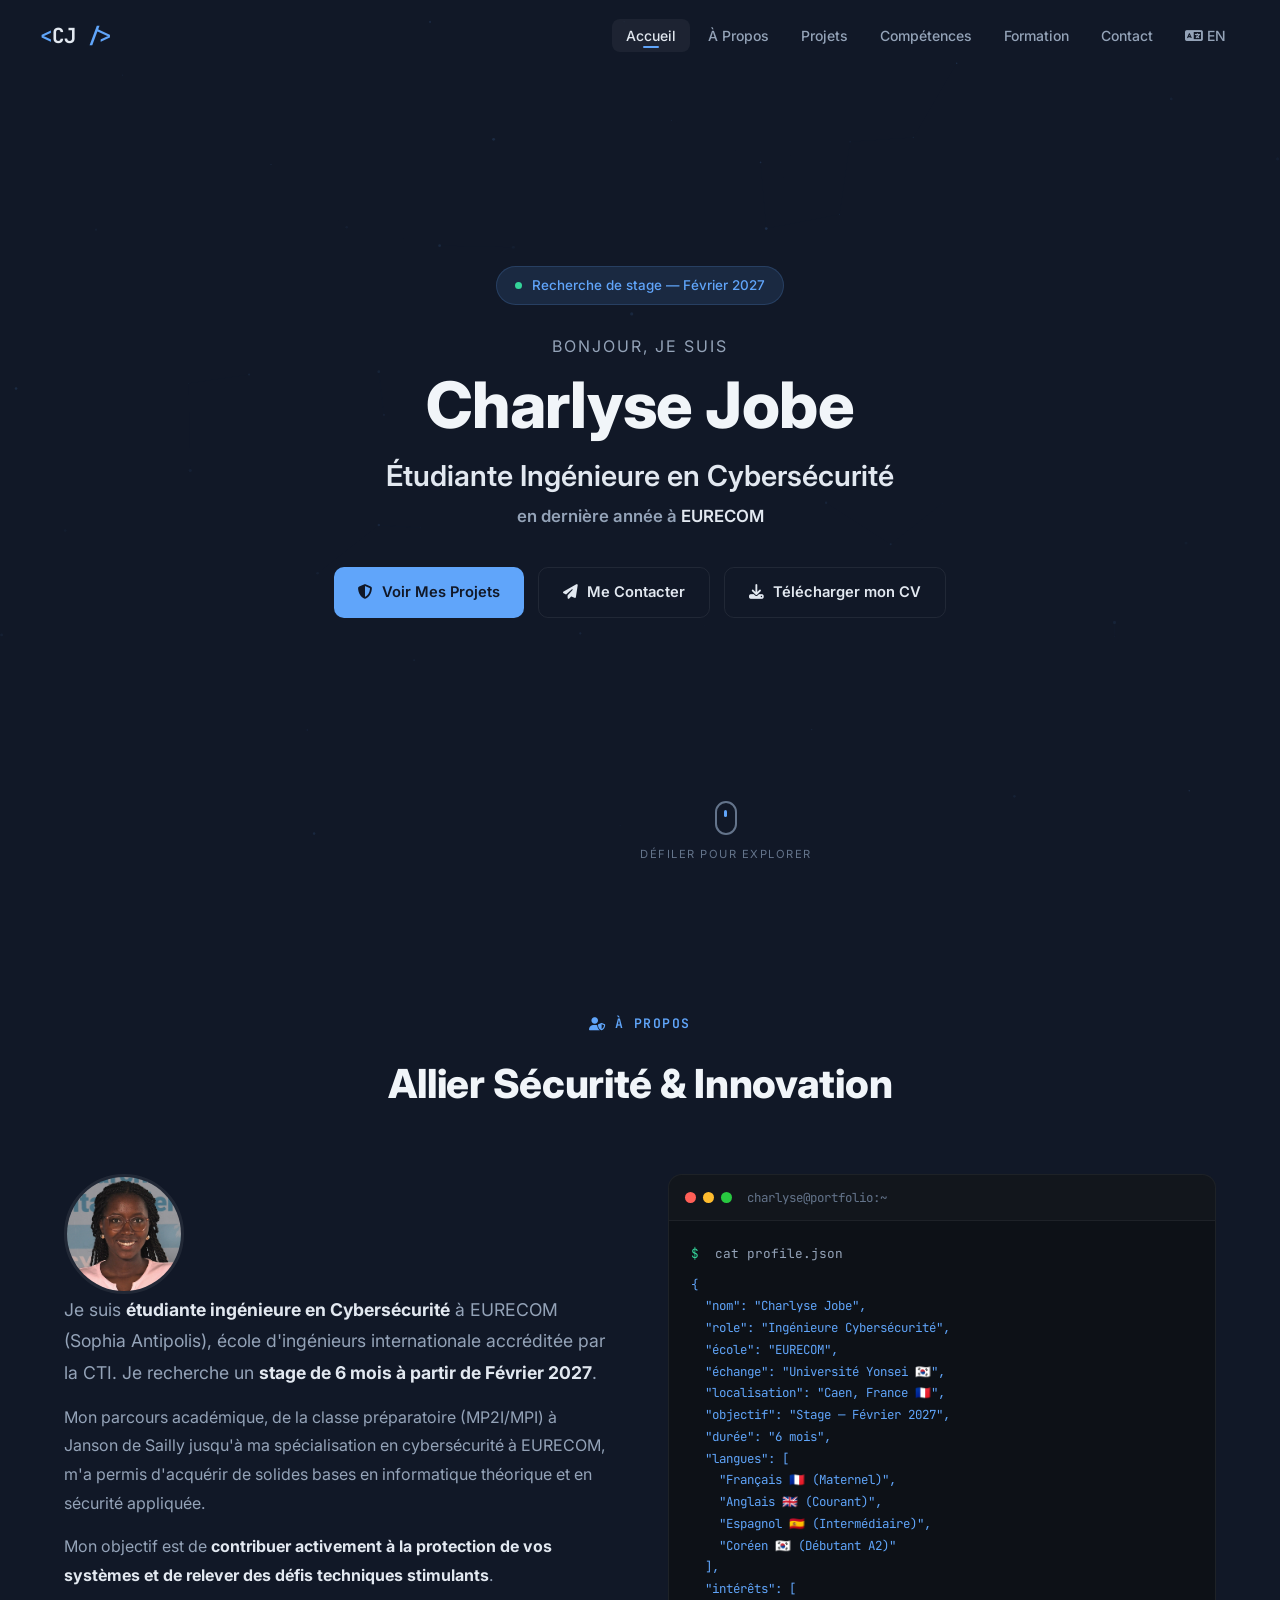
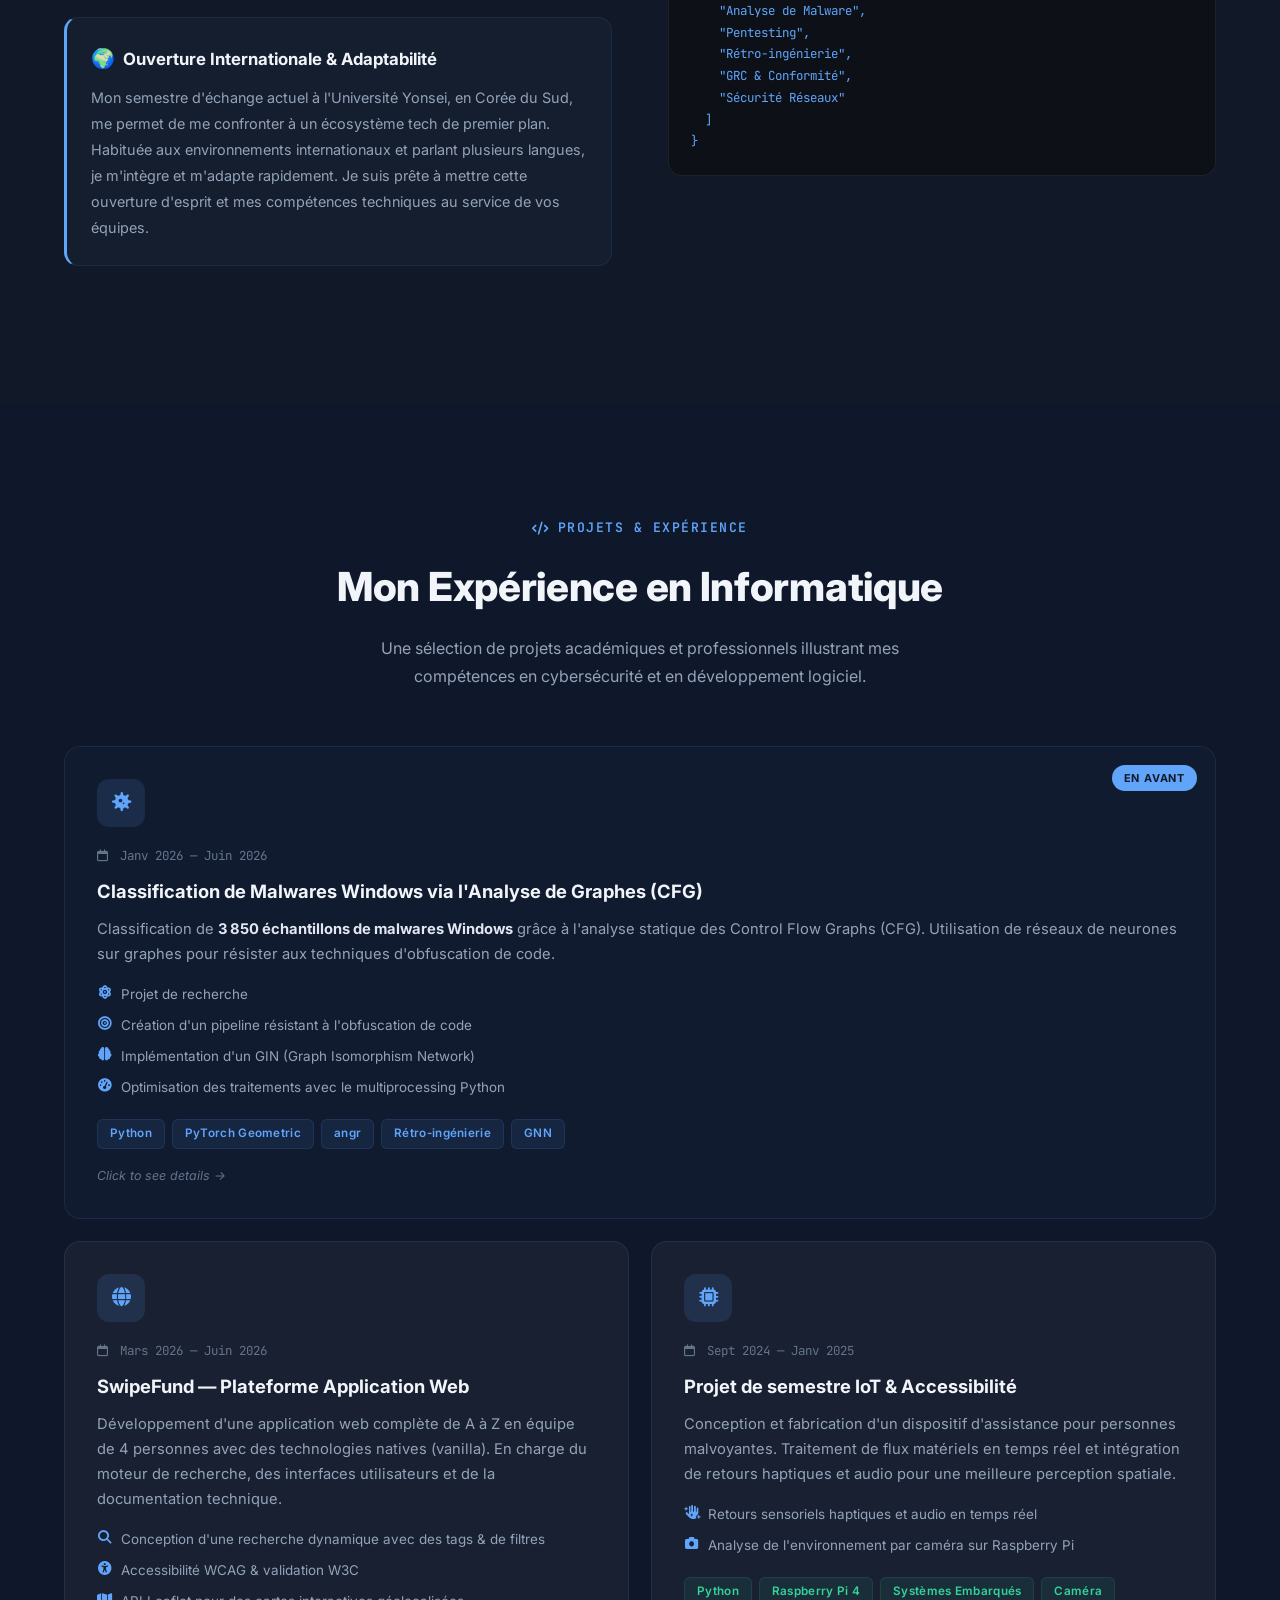
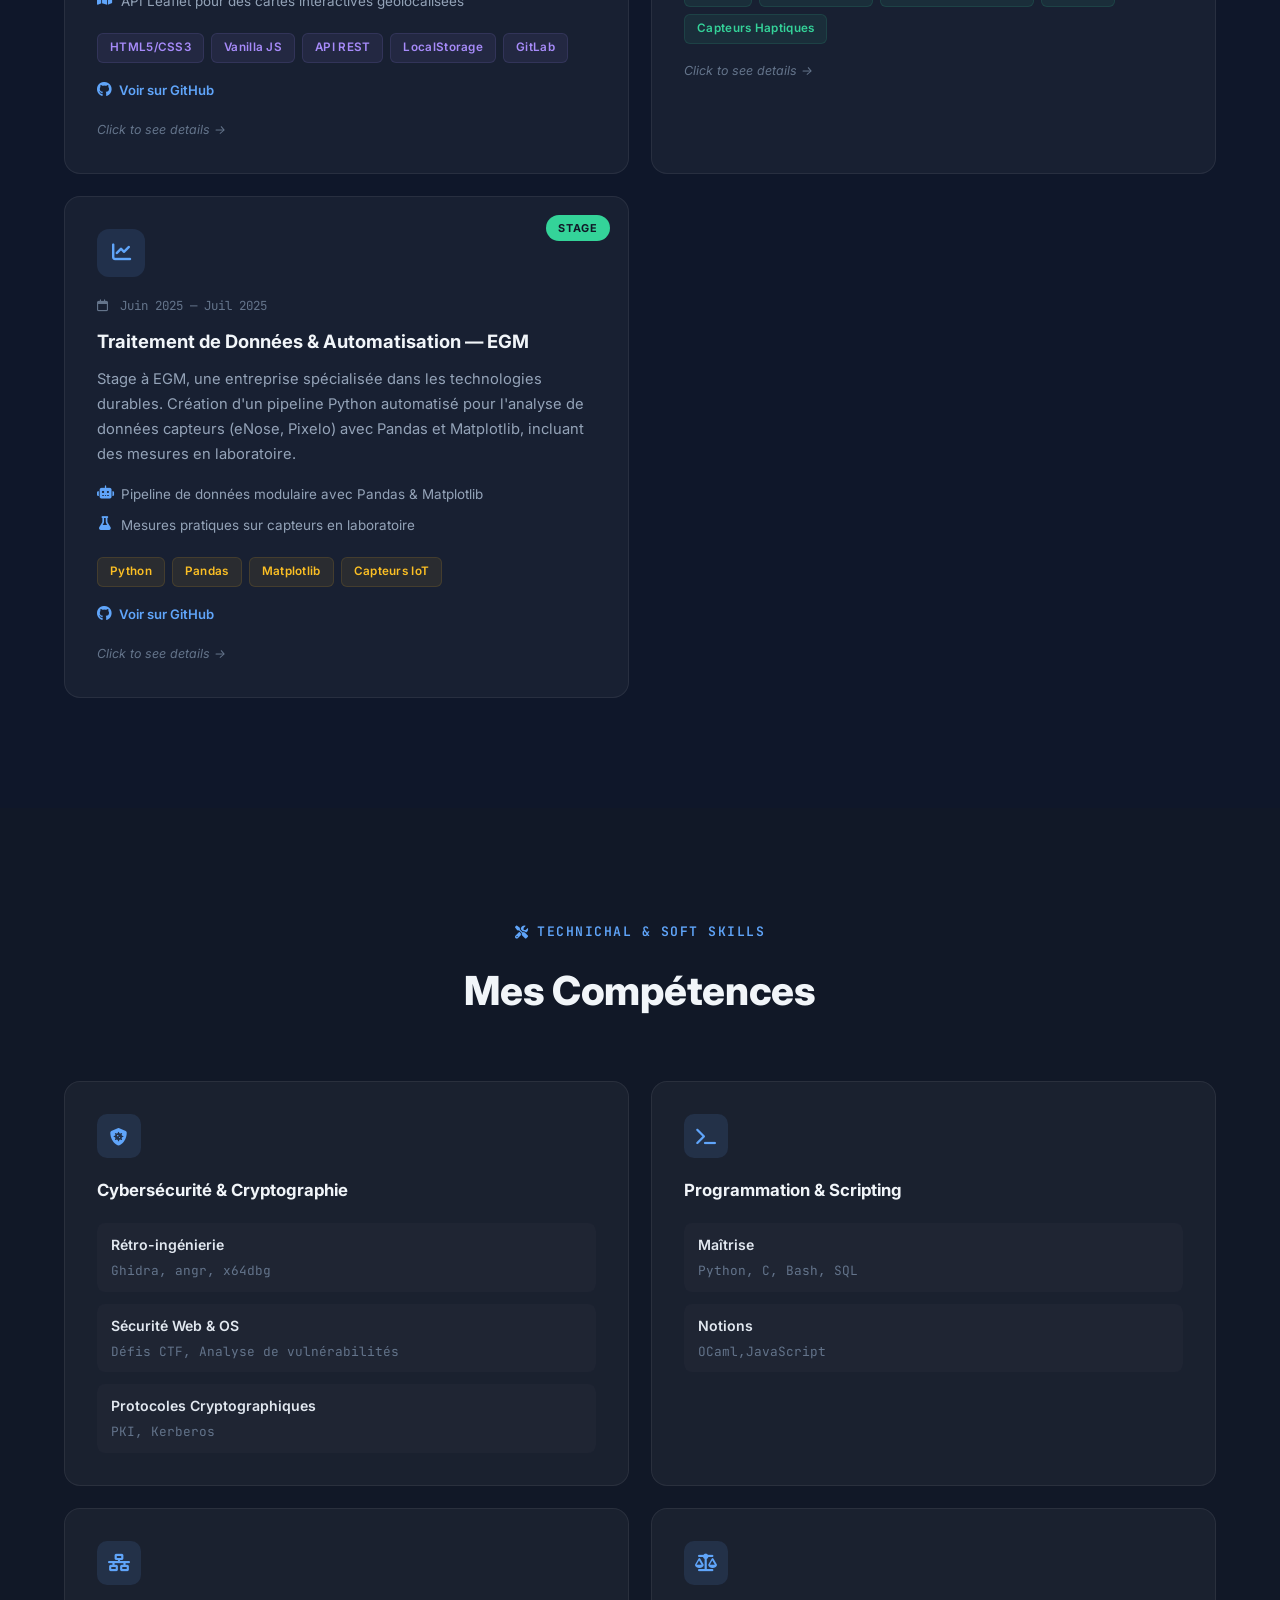
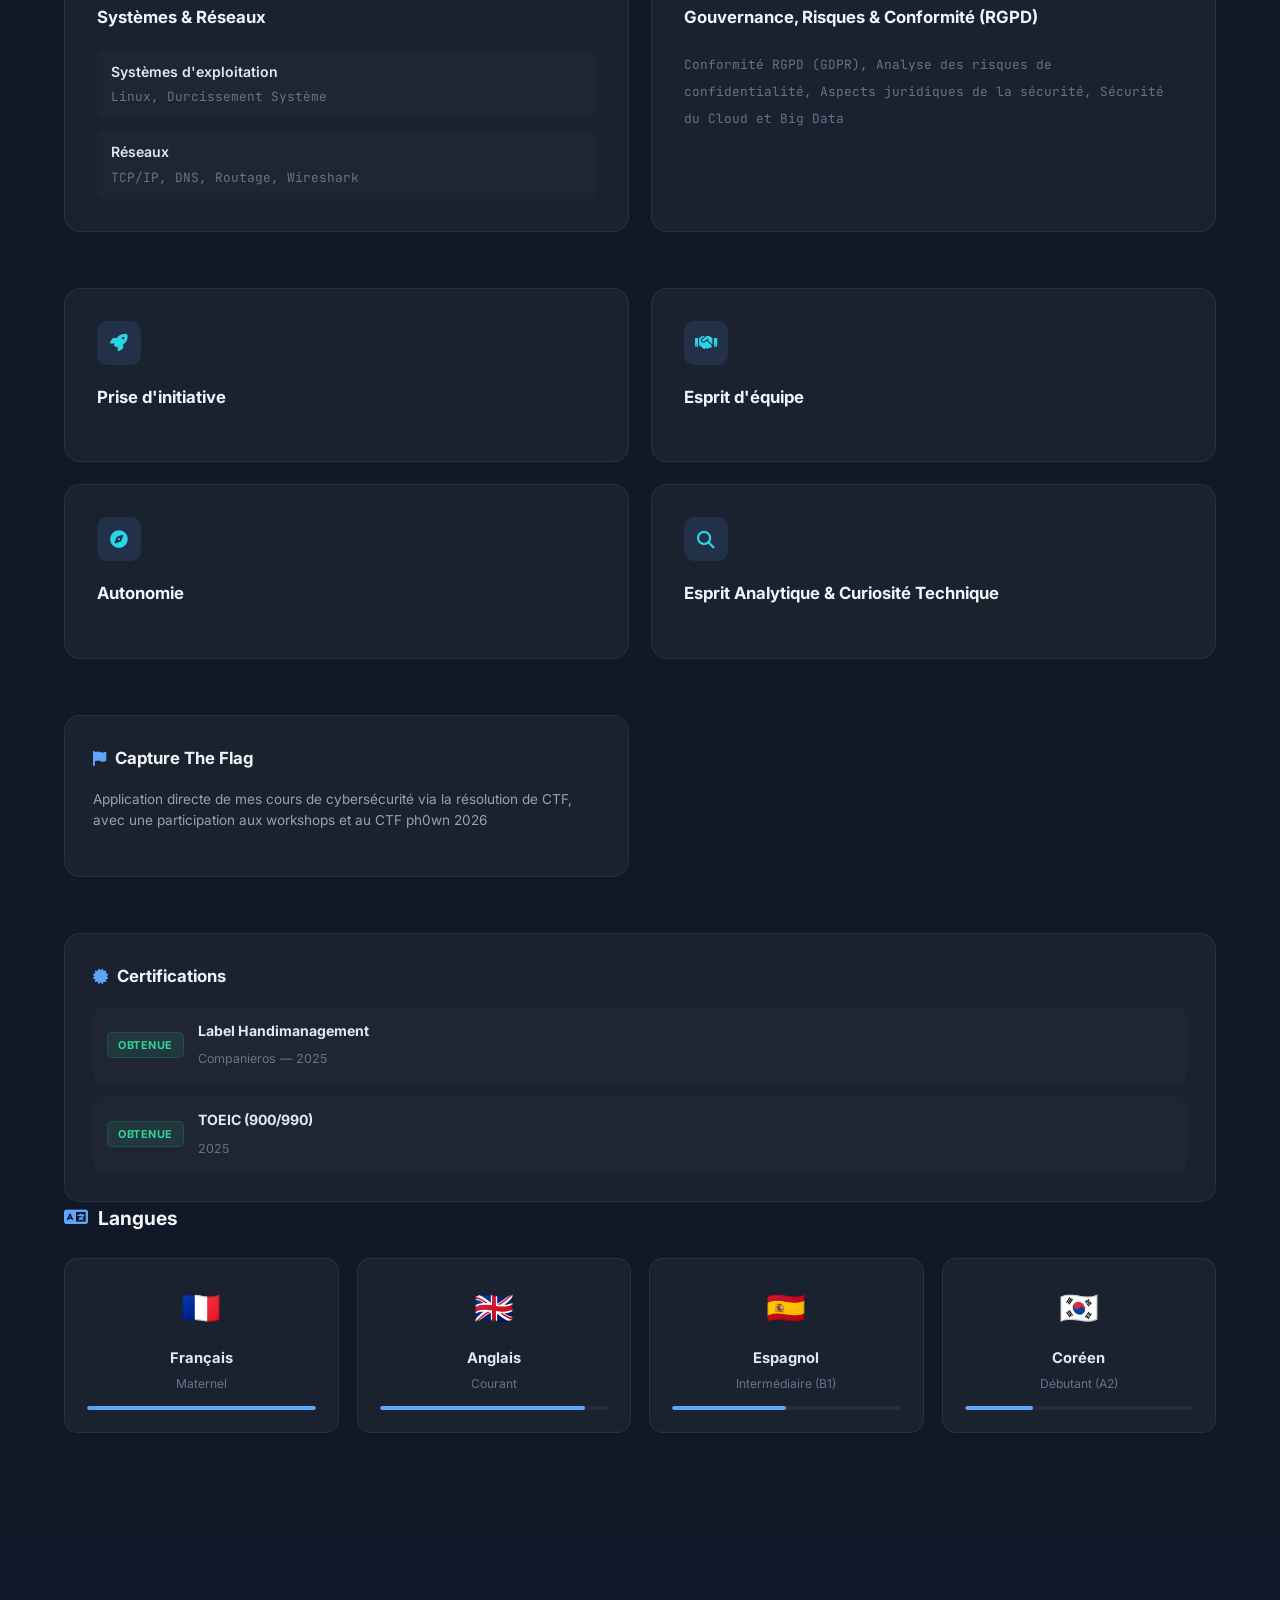
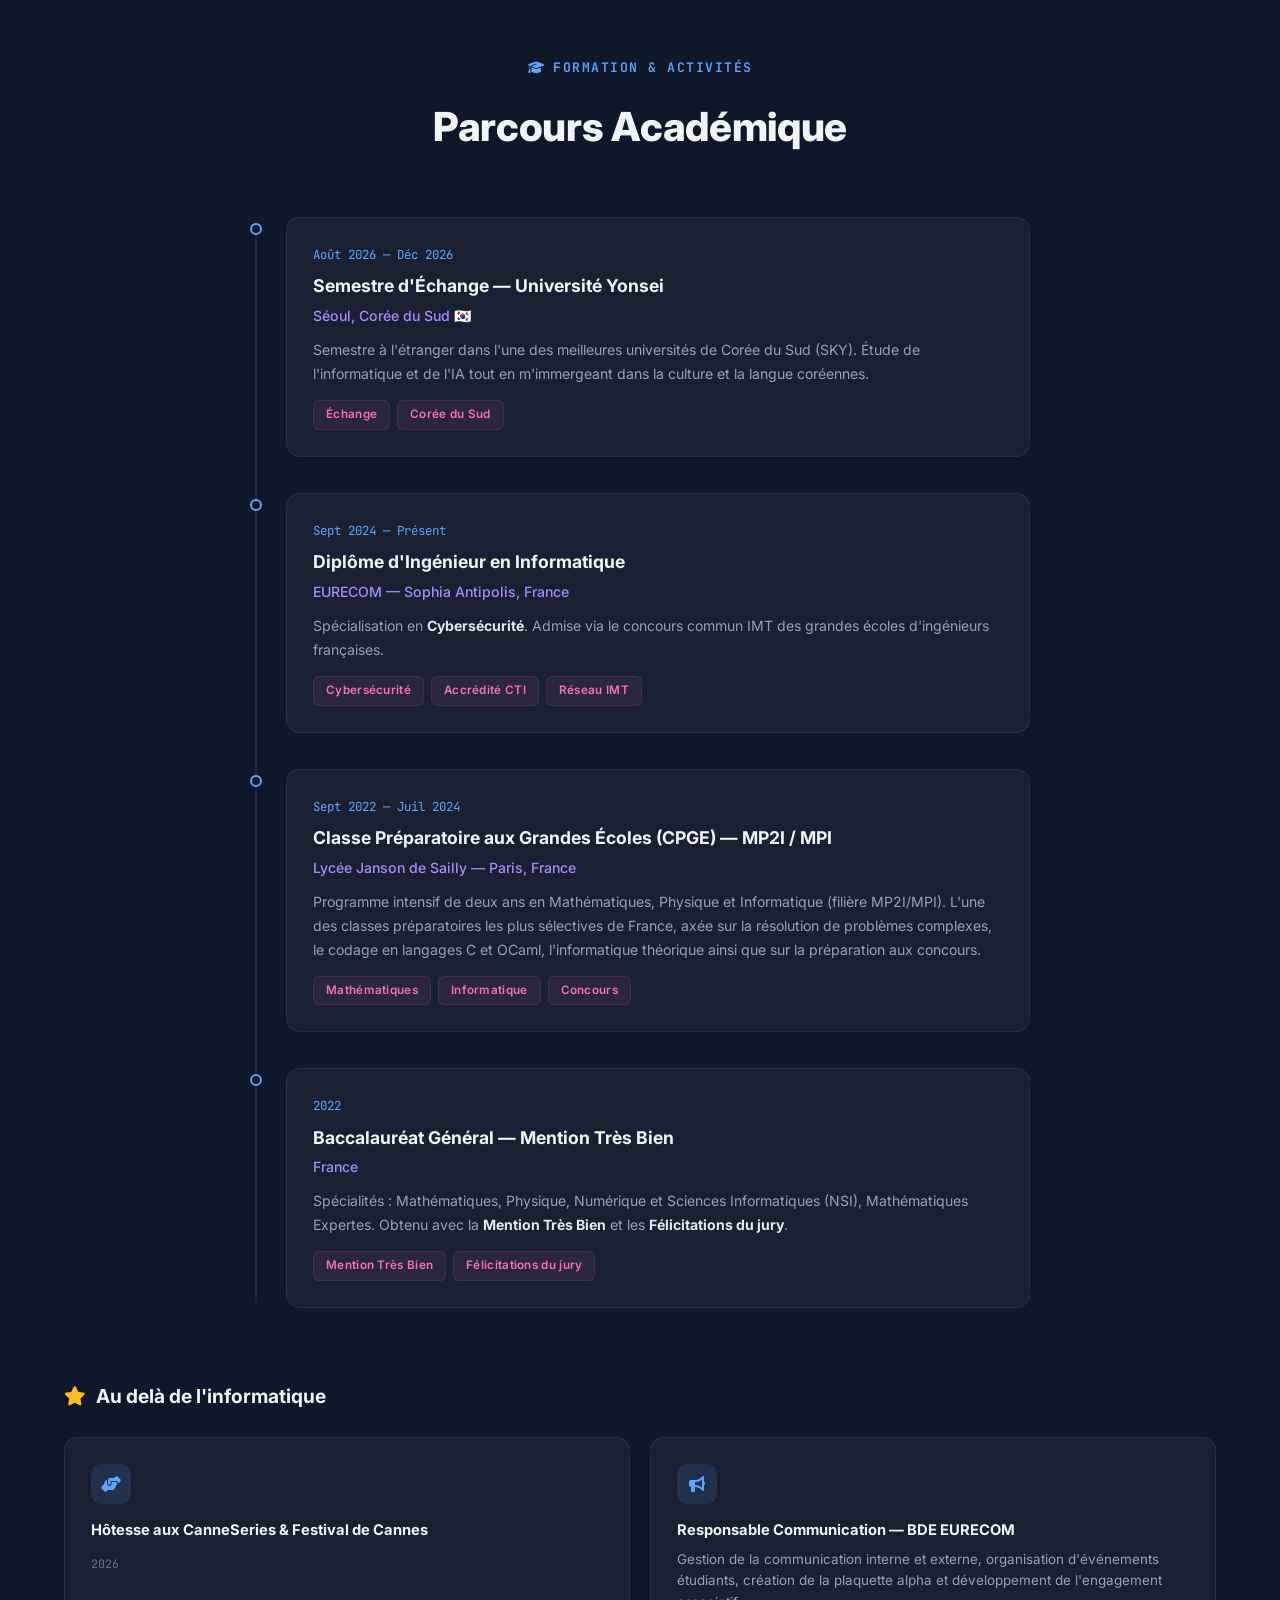
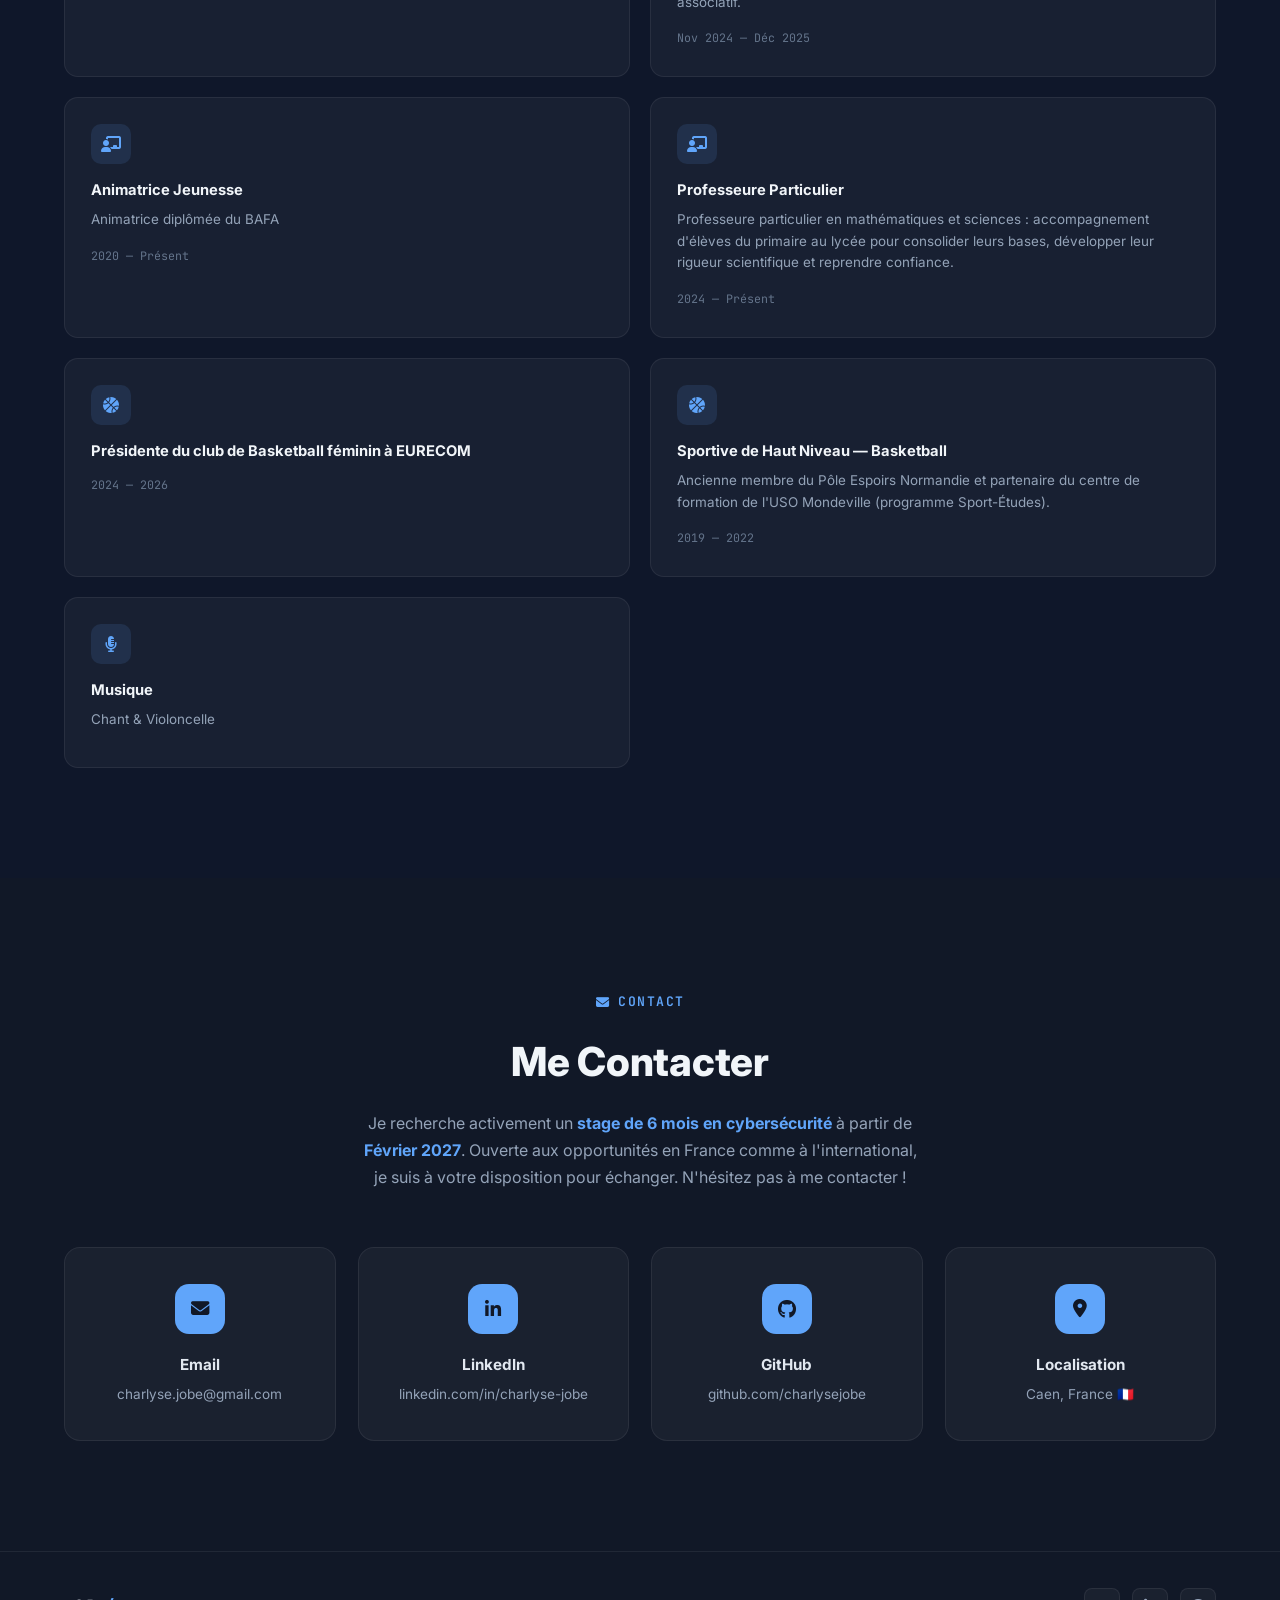
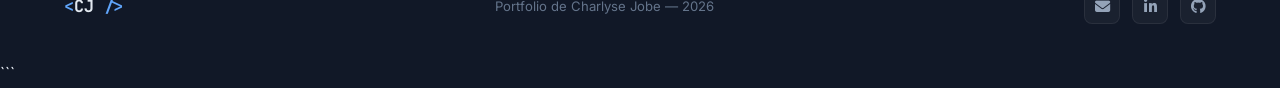
==== index.html @ 8fee9362 "Correct HTML structure in index.html Fix HTML structure by correcting paragraph tags." ====
<!DOCTYPE html>
<html lang="fr">
<head>
    <meta charset="UTF-8">
    <meta name="viewport" content="width=device-width, initial-scale=1.0">
    <title>Charlyse Jobe — Portfolio Ingénieure Cybersécurité</title>
    <meta name="description" content="Portfolio de Charlyse Jobe, étudiante ingénieure en cybersécurité à EURECOM. Spécialisée en analyse de malwares, rétro-ingénierie et GRC. En recherche d'un stage de 6 mois à partir de janvier 2027.">
    <link rel="preconnect" href="https://fonts.googleapis.com">
    <link rel="preconnect" href="https://fonts.gstatic.com" crossorigin>
    <link href="https://fonts.googleapis.com/css2?family=Inter:wght@300;400;500;600;700;800;900&family=JetBrains+Mono:wght@400;500;700&display=swap" rel="stylesheet">
    <link rel="stylesheet" href="https://cdnjs.cloudflare.com/ajax/libs/font-awesome/6.5.1/css/all.min.css">
    <link rel="stylesheet" href="style.css">
</head>
<body>
    <canvas id="particle-canvas"></canvas>

    <!-- Navigation -->
    <nav class="navbar" id="navbar">
        <a href="#hero" class="nav-logo" style="color: inherit; text-decoration: none;">
            <span class="logo-bracket">&lt;</span>CJ<span class="logo-slash"> /</span><span class="logo-bracket">&gt;</span>
        </a>
        <ul class="nav-links">
            <li><a href="#hero" class="nav-link active">Accueil</a></li>
            <li><a href="#about" class="nav-link">À Propos</a></li>
            <li><a href="#projects" class="nav-link">Projets</a></li>
            <li><a href="#skills" class="nav-link">Compétences</a></li>
            <li><a href="#education" class="nav-link">Formation</a></li>
            <li><a href="#contact" class="nav-link">Contact</a></li>
            <li><a href="index-en.html" class="nav-link"><i class="fas fa-language"></i> EN</a></li>
        </ul>
        <button class="nav-toggle" id="nav-toggle" aria-label="Basculer la navigation">
            <span></span><span></span><span></span>
        </button>
    </nav>

    <div class="mobile-menu" id="mobile-menu">
        <ul class="mobile-nav-links">
            <li><a href="#hero" class="mobile-nav-link">Accueil</a></li>
            <li><a href="#about" class="mobile-nav-link">À Propos</a></li>
            <li><a href="#projects" class="mobile-nav-link">Projets</a></li>
            <li><a href="#skills" class="mobile-nav-link">Compétences</a></li>
            <li><a href="#education" class="mobile-nav-link">Formation</a></li>
            <li><a href="#contact" class="mobile-nav-link">Contact</a></li>
            <li><a href="index-en.html" class="mobile-nav-link"><i class="fas fa-language"></i> EN</a></li>
        </ul>
    </div>

    <!-- Hero Section -->
    <section class="hero" id="hero">
        <div class="hero-content">
            <div class="hero-badge">
                <span class="badge-dot"></span>
                <span>Recherche de stage — Février 2027</span>
            </div>
            <h1 class="hero-name">
                <span class="hero-greeting">Bonjour, je suis</span>
                <span class="hero-name-text">Charlyse Jobe</span>
            </h1>
            <div class="hero-title">
                <span class="hero-title-static">Étudiante Ingénieure en Cybersécurité</span>
                <span class="hero-title-dynamic" id="typed-text"></span>
                <p class="hero-description">
                en dernière année à <strong>EURECOM</strong>
                </p>
            </div>
            
            <div class="hero-cta">
                <a href="#projects" class="btn btn-primary">
                    <i class="fas fa-shield-halved"></i>
                    Voir Mes Projets
                </a>
                <a href="#contact" class="btn btn-outline">
                    <i class="fas fa-paper-plane"></i>
                    Me Contacter
                </a>
                <a href="./CV_Charlyse_JOBE_Portfolio_FR.pdf" target="_blank" class="btn btn-outline" download>
                    <i class="fas fa-download"></i>
                    Télécharger mon CV
                </a>
            </div>
        </div>
        <div class="scroll-indicator">
            <div class="mouse"><div class="wheel"></div></div>
            <span>Défiler pour explorer</span>
        </div>
    </section>

    <!-- About Section -->
    <section class="section" id="about">
        <div class="container">
            <div class="section-header">
                <span class="section-tag"><i class="fas fa-user-shield"></i> À Propos</span>
                <h2 class="section-title">Allier Sécurité & Innovation</h2>
            </div>
            <div class="about-grid">
                <div class="about-text">
                    <!-- Photo -->
                    <img src="./ckjeurecom.jpg" alt="Charlyse Jobe" class="about-photo">
                    
                    <p class="about-intro">
                        Je suis <strong>étudiante ingénieure en Cybersécurité</strong> à EURECOM (Sophia Antipolis),
                        école d'ingénieurs internationale accréditée par la CTI. Je recherche un
                        <strong>stage de 6 mois à partir de Février 2027</strong>.
                    </p>
                    <p>
                        Mon parcours académique, de la classe préparatoire (MP2I/MPI) à Janson de Sailly jusqu'à ma spécialisation en cybersécurité à EURECOM,
                        m'a permis d'acquérir de solides bases en informatique théorique et en sécurité appliquée.
                    </p>
                    <p>
                        Mon objectif est de <strong>contribuer activement à la protection de vos systèmes et de relever des défis techniques stimulants</strong>.
                    </p>

                    <!-- International Mindset -->
                    <div class="why-korea" data-reveal>
                        <h3><span class="flag-icon">🌍</span> Ouverture Internationale & Adaptabilité</h3>
                        <p>
                            Mon semestre d'échange actuel à l'Université Yonsei, en Corée du Sud, me permet de me confronter à un écosystème tech de premier plan. 
                            Habituée aux environnements internationaux et parlant plusieurs langues, je m'intègre et m'adapte rapidement. 
                            Je suis prête à mettre cette ouverture d'esprit et mes compétences techniques au service de vos équipes.
                        </p>
                    </div>
                </div>
                <div class="about-card">
                    <div class="terminal-window">
                        <div class="terminal-header">
                            <span class="terminal-dot red"></span>
                            <span class="terminal-dot yellow"></span>
                            <span class="terminal-dot green"></span>
                            <span class="terminal-title">charlyse@portfolio:~</span>
                        </div>
                        <div class="terminal-body">
                            <p><span class="prompt">$</span> cat profile.json</p>
                            <pre><code>{
  "nom": "Charlyse Jobe",
  "role": "Ingénieure Cybersécurité",
  "école": "EURECOM",
  "échange": "Université Yonsei 🇰🇷",
  "localisation": "Caen, France 🇫🇷",
  "objectif": "Stage — Février 2027",
  "durée": "6 mois",
  "langues": [
    "Français 🇫🇷 (Maternel)",
    "Anglais 🇬🇧 (Courant)",
    "Espagnol 🇪🇸 (Intermédiaire)",
    "Coréen 🇰🇷 (Débutant A2)"
  ],
  "intérêts": [
    "Analyse de Malware",
    "Pentesting",
    "Rétro-ingénierie",
    "GRC & Conformité",
    "Sécurité Réseaux"
  ]
}</code></pre>
                        </div>
                    </div>
                </div>
            </div>
        </div>
    </section>

    <!-- Projects Section -->
    <section class="section section-alt" id="projects">
        <div class="container">
            <div class="section-header">
                <span class="section-tag"><i class="fas fa-code"></i> Projets & Expérience</span>
                <h2 class="section-title">Mon Expérience en Informatique</h2>
                <p class="section-subtitle">Une sélection de projets académiques et professionnels illustrant mes compétences en cybersécurité et en développement logiciel.</p>
            </div>
            
            <div class="projects-grid">
                <!-- Projet Malware -->
                <div class="project-card featured" data-reveal data-modal="modal-malware" style="cursor:pointer">
                    <div class="project-icon"><i class="fas fa-virus"></i></div>
                    <div class="project-badge">En avant</div>
                    <div class="project-date"><i class="far fa-calendar"></i> Janv 2026 — Juin 2026</div>
                    <h3 class="project-title">Classification de Malwares Windows via l'Analyse de Graphes (CFG)</h3>
                    <p class="project-description">
                        Classification de <strong>3 850 échantillons de malwares Windows</strong> grâce à l'analyse statique des Control Flow Graphs (CFG).
                        Utilisation de réseaux de neurones sur graphes pour résister aux techniques d'obfuscation de code.
                    </p>
                    <div class="project-details">
                        <div class="detail-item"><i class="fa-solid fa-atom"></i><span>Projet de recherche</span></div>
                        <div class="detail-item"><i class="fas fa-bullseye"></i><span>Création d'un pipeline résistant à l'obfuscation de code</span></div>
                        <div class="detail-item"><i class="fas fa-brain"></i><span>Implémentation d'un GIN (Graph Isomorphism Network)</span></div>
                        <div class="detail-item"><i class="fas fa-tachometer-alt"></i><span>Optimisation des traitements avec le multiprocessing Python</span></div>
                    </div>
                    <div class="project-tags">
                        <span class="tag tag-cyber">Python</span>
                        <span class="tag tag-cyber">PyTorch Geometric</span>
                        <span class="tag tag-cyber">angr</span>
                        <span class="tag tag-cyber">Rétro-ingénierie</span>
                        <span class="tag tag-cyber">GNN</span>
                    </div>
                </div>

                <!-- Projet SwipeFund -->
                <div class="project-card" data-reveal data-modal="modal-swipefund" style="cursor:pointer">
                    <div class="project-icon"><i class="fas fa-globe"></i></div>
                    <div class="project-date"><i class="far fa-calendar"></i> Mars 2026 — Juin 2026</div>
                    <h3 class="project-title">SwipeFund — Plateforme Application Web</h3>
                    <p class="project-description">
                        Développement d'une application web complète de A à Z en équipe de 4 personnes avec des technologies natives (vanilla).
                        En charge du moteur de recherche, des interfaces utilisateurs et de la documentation technique.
                    </p>
                    <div class="project-details">
                        <div class="detail-item"><i class="fas fa-search"></i><span>Conception d'une recherche dynamique avec des tags & de filtres </span></div>
                        <div class="detail-item"><i class="fas fa-universal-access"></i><span>Accessibilité WCAG & validation W3C</span></div>
                        <div class="detail-item"><i class="fas fa-map"></i><span>API Leaflet pour des cartes interactives géolocalisées</span></div>
                    </div>
                    <div class="project-tags">
                        <span class="tag tag-dev">HTML5/CSS3</span>
                        <span class="tag tag-dev">Vanilla JS</span>
                        <span class="tag tag-dev">API REST</span>
                        <span class="tag tag-dev">LocalStorage</span>
                        <span class="tag tag-dev">GitLab</span>
                    </div>
                    <a href="https://github.com/charlysejobe/swipe-fund-web-app" target="_blank" rel="noopener" class="project-link"><i class="fab fa-github"></i> Voir sur GitHub</a>
                </div>

                <!-- Projet IoT -->
                <div class="project-card" data-reveal data-modal="modal-iot" style="cursor:pointer">
                    <div class="project-icon"><i class="fas fa-microchip"></i></div>
                    <div class="project-date"><i class="far fa-calendar"></i> Sept 2024 — Janv 2025</div>
                    <h3 class="project-title">Projet de semestre IoT & Accessibilité</h3>
                    <p class="project-description">
                        Conception et fabrication d'un dispositif d'assistance pour personnes malvoyantes.
                        Traitement de flux matériels en temps réel et intégration de retours haptiques et audio
                        pour une meilleure perception spatiale.
                    </p>
                    <div class="project-details">
                        <div class="detail-item"><i class="fas fa-hand-sparkles"></i><span>Retours sensoriels haptiques et audio en temps réel</span></div>
                        <div class="detail-item"><i class="fas fa-camera"></i><span>Analyse de l'environnement par caméra sur Raspberry Pi</span></div>
                    </div>
                    <div class="project-tags">
                        <span class="tag tag-iot">Python</span>
                        <span class="tag tag-iot">Raspberry Pi 4</span>
                        <span class="tag tag-iot">Systèmes Embarqués</span>
                        <span class="tag tag-iot">Caméra</span>
                        <span class="tag tag-iot">Capteurs Haptiques</span>
                    </div>
                </div>

                <!-- Projet EGM -->
                <div class="project-card" data-reveal data-modal="modal-egm" style="cursor:pointer">
                    <div class="project-icon"><i class="fas fa-chart-line"></i></div>
                    <div class="project-badge badge-work">Stage</div>
                    <div class="project-date"><i class="far fa-calendar"></i> Juin 2025 — Juil 2025</div>
                    <h3 class="project-title">Traitement de Données & Automatisation — EGM</h3>
                    <p class="project-description">
                        Stage à EGM, une entreprise spécialisée dans les technologies durables.
                        Création d'un pipeline Python automatisé pour l'analyse de données capteurs (eNose, Pixelo)
                        avec Pandas et Matplotlib, incluant des mesures en laboratoire.
                    </p>
                    <div class="project-details">
                        <div class="detail-item"><i class="fas fa-robot"></i><span>Pipeline de données modulaire avec Pandas & Matplotlib</span></div>
                        <div class="detail-item"><i class="fas fa-flask"></i><span>Mesures pratiques sur capteurs en laboratoire</span></div>
                    </div>
                    <div class="project-tags">
                        <span class="tag tag-data">Python</span>
                        <span class="tag tag-data">Pandas</span>
                        <span class="tag tag-data">Matplotlib</span>
                        <span class="tag tag-data">Capteurs IoT</span>
                    </div>
                    <a href="https://github.com/charlysejobe/egm_internship" target="_blank" rel="noopener" class="project-link"><i class="fab fa-github"></i> Voir sur GitHub</a>
                </div>
            </div>
        </div>
    </section>

    <!-- Skills Section -->
    <section class="section" id="skills">
        <div class="container">
            <div class="section-header">
                <span class="section-tag"><i class="fas fa-tools"></i> Technichal & Soft Skills</span>
                <h2 class="section-title">Mes Compétences</h2>
            </div>
            <div class="skills-grid">
                <div class="skill-category" data-reveal>
                    <div class="skill-category-icon"><i class="fas fa-shield-virus"></i></div>
                    <h3>Cybersécurité & Cryptographie</h3>
                    <div class="skill-items">
                        <div class="skill-item">
                            <span class="skill-name">Rétro-ingénierie</span>
                            <div class="skill-tools">Ghidra, angr, x64dbg</div>
                        </div>
                        <div class="skill-item">
                            <span class="skill-name">Sécurité Web & OS</span>
                            <div class="skill-tools">Défis CTF, Analyse de vulnérabilités</div>
                        </div>
                        <div class="skill-item">
                            <span class="skill-name">Protocoles Cryptographiques</span>
                            <div class="skill-tools">PKI, Kerberos</div>
                        </div>
                    </div>
                </div>
                <div class="skill-category" data-reveal>
                    <div class="skill-category-icon"><i class="fas fa-terminal"></i></div>
                    <h3>Programmation & Scripting</h3>
                    <div class="skill-items">
                        <div class="skill-item">
                            <span class="skill-name">Maîtrise</span>
                            <div class="skill-tools">Python, C, Bash, SQL</div>
                        </div>
                        <div class="skill-item">
                            <span class="skill-name">Notions</span>
                            <div class="skill-tools">OCaml,JavaScript</div>
                        </div>
                    </div>
                </div>
                <div class="skill-category" data-reveal>
                    <div class="skill-category-icon"><i class="fas fa-network-wired"></i></div>
                    <h3>Systèmes & Réseaux</h3>
                    <div class="skill-items">
                        <div class="skill-item">
                            <span class="skill-name">Systèmes d'exploitation</span>
                            <div class="skill-tools">Linux, Durcissement Système</div>
                        </div>
                        <div class="skill-item">
                            <span class="skill-name">Réseaux</span>
                            <div class="skill-tools">TCP/IP, DNS, Routage, Wireshark</div>
                        </div>
                    </div>
                </div>
                <div class="skill-category" data-reveal>
                    <div class="skill-category-icon"><i class="fas fa-scale-balanced"></i></div>
                    <h3>Gouvernance, Risques & Conformité (RGPD)</h3>
                     <span class="skill-tools">Conformité RGPD (GDPR), Analyse des risques de confidentialité, Aspects juridiques de la sécurité,
                        Sécurité du Cloud et Big Data</span>
                </div>
            </div>
            <div class="skills-grid">
                <div class="skill-category" data-reveal>
                    <div class="skill-category-icon"><i class="fas fa-rocket"></i></div>
                    <h3>Prise d'initiative</h3>
                </div>
                <div class="skill-category" data-reveal>
                    <div class="skill-category-icon"><i class="fas fa-handshake"></i></div>
                    <h3>Esprit d'équipe</h3>
                </div>
                <div class="skill-category" data-reveal>
                    <div class="skill-category-icon"><i class="fas fa-compass"></i></div>
                    <h3>Autonomie</h3>
                </div>
                <div class="skill-category" data-reveal>
                    <div class="skill-category-icon"><i class="fas fa-magnifying-glass"></i></div>
                    <h3>Esprit Analytique & Curiosité Technique</h3>
                </div>
            </div>

             <!-- CTF & Certifications -->
            <div class="ctf-certs-grid">
                <!-- CTF Profiles -->
                <div class="ctf-section" data-reveal>
                    <h3 class="subsection-title"><i class="fas fa-flag"></i>Capture The Flag</h3>
                    <p class="ctf-intro">Application directe de mes cours de cybersécurité via la résolution de CTF, avec une participation aux workshops et au CTF ph0wn 2026</p>
                </div>
            </div>
            <!-- Certifications -->
            <div class="certs-section" data-reveal>
                <h3 class="subsection-title"><i class="fas fa-certificate"></i> Certifications</h3>
                <div class="cert-list">
                    <div class="cert-item">
                        <div class="cert-status obtained">Obtenue</div>
                        <div>
                            <strong>Label Handimanagement</strong>
                            <span>Companieros — 2025</span>
                        </div>
                    </div> 
                    <div class="cert-item">
                        <div class="cert-status obtained">Obtenue</div>
                        <div>
                            <strong>TOEIC (900/990)</strong>
                            <span>2025</span>
                        </div>
                    </div>
                </div>
            </div>
            
            <!-- Languages Spoken -->
            <div class="languages-section">
                <h3 class="languages-title"><i class="fas fa-language"></i> Langues</h3>
                <div class="languages-grid">
                    <div class="language-card" data-reveal>
                        <span class="language-flag">🇫🇷</span>
                        <span class="language-name">Français</span>
                        <span class="language-level">Maternel</span>
                        <div class="language-bar"><div class="language-fill" style="--fill-width: 100%"></div></div>
                    </div>
                    <div class="language-card" data-reveal>
                        <span class="language-flag">🇬🇧</span>
                        <span class="language-name">Anglais</span>
                        <span class="language-level">Courant</span>
                        <div class="language-bar"><div class="language-fill" style="--fill-width: 90%"></div></div>
                    </div>
                    <div class="language-card" data-reveal>
                        <span class="language-flag">🇪🇸</span>
                        <span class="language-name">Espagnol</span>
                        <span class="language-level">Intermédiaire (B1)</span>
                        <div class="language-bar"><div class="language-fill" style="--fill-width: 50%"></div></div>
                    </div>
                    <div class="language-card" data-reveal>
                        <span class="language-flag">🇰🇷</span>
                        <span class="language-name">Coréen</span>
                        <span class="language-level">Débutant (A2)</span>
                        <div class="language-bar"><div class="language-fill" style="--fill-width: 30%"></div></div>
                    </div>
                </div>
            </div>
        </div>
    </section>

    <!-- Education Section -->
    <section class="section section-alt" id="education">
        <div class="container">
            <div class="section-header">
                <span class="section-tag"><i class="fas fa-graduation-cap"></i> Formation & Activités</span>
                <h2 class="section-title">Parcours Académique</h2>
            </div>
            <div class="timeline">
                <div class="timeline-item" data-reveal>
                    <div class="timeline-marker"></div>
                    <div class="timeline-content">
                        <div class="timeline-date">Août 2026 — Déc 2026</div>
                        <h3>Semestre d'Échange — Université Yonsei</h3>
                        <h4>Séoul, Corée du Sud 🇰🇷</h4>
                        <p>Semestre à l'étranger dans l'une des meilleures universités de Corée du Sud (SKY). Étude de l'informatique et de l'IA tout en m'immergeant dans la culture et la langue coréennes.</p>
                        <div class="timeline-tags">
                            <span class="tag tag-edu">Échange</span>
                            <span class="tag tag-edu">Corée du Sud</span>
                        </div>
                    </div>
                </div>
                <div class="timeline-item" data-reveal>
                    <div class="timeline-marker"></div>
                    <div class="timeline-content">
                        <div class="timeline-date">Sept 2024 — Présent</div>
                        <h3>Diplôme d'Ingénieur en Informatique</h3>
                        <h4>EURECOM — Sophia Antipolis, France</h4>
                        <p>Spécialisation en <strong>Cybersécurité</strong>. Admise via le concours commun IMT des grandes écoles d'ingénieurs françaises.</p>
                        <div class="timeline-tags">
                            <span class="tag tag-edu">Cybersécurité</span>
                            <span class="tag tag-edu">Accrédité CTI</span>
                            <span class="tag tag-edu">Réseau IMT</span>
                        </div>
                    </div>
                </div>
                <div class="timeline-item" data-reveal>
                    <div class="timeline-marker"></div>
                    <div class="timeline-content">
                        <div class="timeline-date">Sept 2022 — Juil 2024</div>
                        <h3>Classe Préparatoire aux Grandes Écoles (CPGE) — MP2I / MPI</h3>
                        <h4>Lycée Janson de Sailly — Paris, France</h4>
                        <p>Programme intensif de deux ans en Mathématiques, Physique et Informatique (filière MP2I/MPI). L'une des classes préparatoires les plus sélectives de France, axée sur la résolution de problèmes complexes, le codage en langages C et OCaml, l'informatique théorique ainsi que sur la préparation aux concours.</p>
                        <div class="timeline-tags">
                            <span class="tag tag-edu">Mathématiques</span>
                            <span class="tag tag-edu">Informatique</span>
                            <span class="tag tag-edu">Concours</span>
                        </div>
                    </div>
                </div>
                <div class="timeline-item" data-reveal>
                    <div class="timeline-marker"></div>
                    <div class="timeline-content">
                        <div class="timeline-date">2022</div>
                        <h3>Baccalauréat Général — Mention Très Bien</h3>
                        <h4>France</h4>
                        <p>Spécialités : Mathématiques, Physique, Numérique et Sciences Informatiques (NSI), Mathématiques Expertes. Obtenu avec la <strong>Mention Très Bien</strong> et les <strong>Félicitations du jury</strong>.</p>
                        <div class="timeline-tags">
                            <span class="tag tag-edu">Mention Très Bien</span>
                            <span class="tag tag-edu">Félicitations du jury</span>
                        </div>
                    </div>
                </div>
            </div>

            <div class="extra-section">
                <h3 class="extra-title"><i class="fas fa-star"></i> Au delà de l'informatique</h3>
                <div class="extra-grid">
                    <div class="extra-card" data-reveal>
                        <div class="extra-icon"><i class="fas fa-handshake-angle"></i></div>
                        <h4>Hôtesse aux CanneSeries & Festival de Cannes</h4>
                        <span class="extra-date">2026</span>
                    </div>
                    <div class="extra-card" data-reveal>
                        <div class="extra-icon"><i class="fas fa-bullhorn"></i></div>
                        <h4>Responsable Communication — BDE EURECOM</h4>
                        <p>Gestion de la communication interne et externe, organisation d'événements étudiants, création de la plaquette alpha et développement de l'engagement associatif.</p>
                        <span class="extra-date">Nov 2024 — Déc 2025</span>
                    </div>
                    <div class="extra-card" data-reveal>
                        <div class="extra-icon"><i class="fas fa-chalkboard-teacher"></i></div>
                        <h4>Animatrice Jeunesse</h4>
                        <p>Animatrice diplômée du BAFA</p>
                        <span class="extra-date">2020 — Présent</span>
                    </div>
                    <div class="extra-card" data-reveal>
                        <div class="extra-icon"><i class="fas fa-chalkboard-teacher"></i></div>
                        <h4>Professeure Particulier</h4>
                        <p>Professeure particulier en mathématiques et sciences : accompagnement d'élèves du primaire au lycée pour consolider leurs bases, développer leur rigueur scientifique et reprendre confiance.</p>
                        <span class="extra-date">2024 — Présent</span>
                    </div>
                    <div class="extra-card" data-reveal>
                        <div class="extra-icon"><i class="fas fa-basketball"></i></div>
                        <h4>Présidente du club de Basketball féminin à EURECOM</h4>
                        <span class="extra-date">2024 — 2026</span>
                    </div>
                    <div class="extra-card" data-reveal>
                        <div class="extra-icon"><i class="fas fa-basketball"></i></div>
                        <h4>Sportive de Haut Niveau — Basketball</h4>
                        <p>Ancienne membre du Pôle Espoirs Normandie et partenaire du centre de formation de l'USO Mondeville (programme Sport-Études).</p>
                        <span class="extra-date">2019 — 2022</span>
                    </div>
                    <div class="extra-card" data-reveal>
                        <div class="extra-icon"><i class="fas fa-microphone-lines"></i></div>
                        <h4>Musique</h4>
                    <p>Chant & Violoncelle</p>
                    </div>
                    
                </div>
            </div>
        </div>
    </section>

    <!-- Contact Section -->
    <section class="section" id="contact">
        <div class="container">
            <div class="section-header">
                <span class="section-tag"><i class="fas fa-envelope"></i> Contact</span>
                <h2 class="section-title">Me Contacter</h2>
                <p class="section-subtitle">
                    Je recherche activement un <strong>stage de 6 mois en cybersécurité</strong> à partir de <strong>Février 2027</strong>.
                    Ouverte aux opportunités en France comme à l'international, je suis à votre disposition pour échanger. N'hésitez pas à me contacter !</p>
            </div>
            <div class="contact-grid">
                <a href="mailto:charlyse.jobe@gmail.com" class="contact-card" data-reveal>
                    <div class="contact-icon"><i class="fas fa-envelope"></i></div>
                    <h3>Email</h3>
                    <p>charlyse.jobe@gmail.com</p>
                </a>
                <a href="https://linkedin.com/in/charlyse-jobe" target="_blank" rel="noopener" class="contact-card" data-reveal>
                    <div class="contact-icon"><i class="fab fa-linkedin-in"></i></div>
                    <h3>LinkedIn</h3>
                    <p>linkedin.com/in/charlyse-jobe</p>
                </a>
                <a href="https://github.com/charlysejobe" target="_blank" rel="noopener" class="contact-card" data-reveal>
                    <div class="contact-icon"><i class="fab fa-github"></i></div>
                    <h3>GitHub</h3>
                    <p>github.com/charlysejobe</p>
                </a>
                <div class="contact-card" data-reveal>
                    <div class="contact-icon"><i class="fas fa-map-marker-alt"></i></div>
                    <h3>Localisation</h3>
                    <p>Caen, France 🇫🇷</p>
                </div>
            </div>
        </div>
    </section>

    <!-- Footer -->
    <footer class="footer">
        <div class="container">
            <div class="footer-content">
                <div class="footer-logo">
                    <span class="logo-bracket">&lt;</span>CJ<span class="logo-slash"> /</span><span class="logo-bracket">&gt;</span>
                </div>
                <p> Portfolio de Charlyse Jobe — 2026</p>
                <div class="footer-links">
                    <a href="mailto:charlyse.jobe@gmail.com" aria-label="Email"><i class="fas fa-envelope"></i></a>
                    <a href="https://linkedin.com/in/charlyse-jobe" target="_blank" rel="noopener" aria-label="LinkedIn"><i class="fab fa-linkedin-in"></i></a>
                    <a href="https://github.com/charlysejobe" target="_blank" rel="noopener" aria-label="GitHub"><i class="fab fa-github"></i></a>
                </div>
            </div>
        </div>
    </footer>

    <!-- Project Detail Modals -->
    <div class="modal-overlay" id="modal-overlay"></div>

    <!-- Modal: Malware Classification -->
    <div class="project-modal" id="modal-malware">
        <button class="modal-close" aria-label="Fermer"><i class="fas fa-xmark"></i></button>
        <div class="modal-banner">
            <img src="./img-malware.jpg" alt="Schéma du pipeline de classification de malwares">
        </div>
        <div class="modal-body">
            <span class="modal-tag">Projet de Semestre — Cybersécurité & IA</span>
            <h2>Classification de Malwares Windows via l'Analyse de Graphes (CFG)</h2>
            <div class="modal-meta">
                <span><i class="far fa-calendar"></i> Janv 2026 — Juin 2026</span>
                <span><i class="fas fa-school"></i> EURECOM</span>
            </div>

            <div class="modal-section">
                <h3>Contexte & Défi</h3>
                <p>La détection traditionnelle de malwares repose sur des méthodes basées sur les signatures, facilement contournables via l'obfuscation de code. Ce projet visait à développer une <strong>approche de classification résistante à l'obfuscation</strong> en analysant les propriétés structurelles des binaires malveillants plutôt que leur contenu brut.</p>
            </div>

            <div class="modal-section">
                <h3>Approche</h3>
                <ol>
                    <li><strong>Analyse Binaire :</strong> Extraction des Control Flow Graphs (CFG) à partir de 3 850 échantillons de malwares Windows PE à l'aide d'<em>angr</em>, un puissant framework de rétro-ingénierie.</li>
                    <li><strong>Représentation Graphique :</strong> Conversion de chaque CFG en une structure de données adaptée au Machine Learning, tout en préservant les relations structurelles entre les blocs de code.</li>
                    <li><strong>Classification GNN :</strong> Entraînement d'un Graph Isomorphism Network (GIN) via PyTorch Geometric pour classifier les malwares par familles en se basant uniquement sur la structure de leur graphe de contrôle.</li>
                    <li><strong>Optimisation :</strong> Implémentation du multiprocessing en Python pour paralléliser l'étape d'analyse binaire, réduisant considérablement le temps de traitement.</li>
                </ol>
            </div>

            <div class="modal-section">
                <h3>Résultats Clés</h3>
                <ul>
                    <li><strong>Traitement des données :</strong> Extraction et traitement réussis de 3 850 CFG statiques répartis sur <strong>235 familles distinctes de malwares</strong> grâce à angr.</li>
                    <li><strong>Architecture du modèle :</strong> Conception et entraînement d'un GIN à 2 couches avec Batch Normalization et Global Mean Pooling pour traiter des graphes massifs et obfusqués sans explosion du gradient.</li>
                    <li><strong>Performances :</strong> Atteinte d'une précision de test maximale de <strong>40,39 %</strong> sur une tâche de classification hautement complexe à 235 classes, avec une convergence réussie de la perte d'entraînement de 5,32 à 3,15.</li>
                    <li><strong>Résilience :</strong> Démonstration de la capacité du modèle GIN à préserver la densité structurelle grâce à des sommes injectives, capturant mieux les structures complexes des malwares obfusqués que les GCN classiques.</li>
                </ul>
            </div>

            <div class="modal-section">
                <h3>Technologies</h3>
                <div class="modal-tech">
                    <span>Python</span><span>PyTorch Geometric</span><span>angr</span><span>Rétro-ingénierie</span><span>GNN / GIN</span><span>Multiprocessing</span>
                </div>
            </div>
        </div>
    </div>

    <!-- Modal: SwipeFund -->
    <div class="project-modal" id="modal-swipefund">
        <button class="modal-close" aria-label="Fermer"><i class="fas fa-xmark"></i></button>
        <div class="modal-banner">
            <img src="./img-swipefund.png" alt="Page d'accueil de l'application SwipeFund">
        </div>
        <div class="modal-body">
            <span class="modal-tag">Projet d'Architecture Web</span>
            <h2>SwipeFund — Plateforme Application Web</h2>
            <div class="modal-meta">
                <span><i class="far fa-calendar"></i> Mars 2026 — Juin 2026</span>
                <span><i class="fas fa-school"></i> EURECOM</span>
                <a href="https://charlysejobe.github.io/swipe-fund-web-app/" target="_blank" rel="noopener" style="color:var(--accent)"><i class="fas fa-globe"></i> Démo en direct</a>
                <a href="https://github.com/charlysejobe/swipe-fund-web-app" target="_blank" rel="noopener" style="color:var(--accent)"><i class="fab fa-github"></i> GitHub</a>
            </div>

            <div class="modal-section">
                <h3>Contexte & Défi</h3>
                <p>Il s'agissait d'un défi front-end intensif : notre <strong>équipe de 4</strong> disposait de seulement quelques semaines pour créer une application web complète de A à Z. C'était la première fois que nous abordions un projet de cette envergure dans un délai aussi court. Nous avons délibérément choisi des <strong>technologies natives</strong> (HTML5, CSS3, Vanilla JS) plutôt que des frameworks modernes pour comprendre en profondeur les concepts clés du web.</p>
            </div>

            <div class="modal-section">
                <h3>Périmètre du projet (Travail d'équipe)</h3>
                <p>Pour respecter les délais, nous avons divisé l'architecture en modules distincts tout en assurant une intégration fluide. Globalement, l'application comprend :</p>
                <ul>
                    <li><strong>Carte interactive :</strong> Intégration de l'API Leaflet pour afficher des données géolocalisées avec des marqueurs personnalisés.</li>
                    <li><strong>Gestion d'état :</strong> Un système local personnalisé utilisant LocalStorage pour maintenir les sessions des utilisateurs.</li>
                    <li><strong>Accessibilité & Qualité :</strong> Respect strict des directives d'accessibilité WCAG, validation W3C (HTML/CSS) et utilisation rigoureuse de Git.</li>
                </ul>
            </div>

            <div class="modal-section">
                <h3>Mes contributions spécifiques</h3>
                <p>Bien que nous ayons tous collaboré étroitement sur l'architecture front-end globale, j'étais spécifiquement en charge des fonctionnalités de recherche, des vues utilisateurs et de la documentation finale :</p>
                <ul>
                    <li><strong>Recherche avancée et filtres :</strong> Conception du moteur de recherche principal, implémentant un système de tags dynamiques et des filtres multi-critères en Vanilla JS pour permettre aux utilisateurs de trier efficacement les projets.</li>
                    <li><strong>Interfaces utilisateurs :</strong> Développement des pages "Profil" et "Mes projets" de A à Z, avec une attention particulière à la manipulation du DOM et au design adaptatif (Responsive Design).</li>
                    <li><strong>Documentation technique :</strong> Rédaction et gestion du rapport technique final, détaillant notre architecture, le suivi des commits Gitlab, les audits d'accessibilité et les estimations de l'empreinte carbone.</li>
                </ul>
            </div>

            <div class="modal-section">
                <h3>Ce que j'en retiens</h3>
                <p>Livrer une application front-end complète sans framework en si peu de temps m'a appris à <strong>coder efficacement sous pression</strong>. Cela a également prouvé ma capacité à diviser des tâches complexes au sein d'une équipe, à intégrer mon code avec celui de mes coéquipiers et à documenter clairement notre démarche d'ingénierie.</p>
            </div>

            <div class="modal-section">
                <h3>Technologies</h3>
                <div class="modal-tech">
                    <span>HTML5</span><span>CSS3</span><span>Vanilla JavaScript</span><span>API Leaflet</span><span>LocalStorage</span><span>GitLab</span><span>WCAG</span>
                </div>
            </div>
        </div>
    </div>

    <!-- Modal: IoT -->
    <div class="project-modal" id="modal-iot">
        <button class="modal-close" aria-label="Fermer"><i class="fas fa-xmark"></i></button>
        <div class="modal-banner">
            <img src="./img-iot.jpg" alt="Prototype Raspberry Pi du dispositif IoT d'assistance">
        </div>
        <div class="modal-body">
            <span class="modal-tag">Projet Semestriel — IoT & Accessibilité</span>
            <h2>Dispositif d'Assistance pour Malvoyants</h2>
            <div class="modal-meta">
                <span><i class="far fa-calendar"></i> Sept 2024 — Janv 2025</span>
                <span><i class="fas fa-school"></i> EURECOM</span>
            </div>

            <div class="modal-section">
                <h3>Contexte & Défi</h3>
                <p>Les personnes malvoyantes rencontrent d'importants défis pour se déplacer au quotidien. Ce projet visait à concevoir un <strong>dispositif d'assistance portable et peu coûteux</strong> capable de fournir un retour spatial en temps réel à l'aide d'indicateurs haptiques et audio.</p>
            </div>

            <div class="modal-section">
                <h3>Comment ça marche</h3>
                <ol>
                    <li><strong>Acquisition vidéo :</strong> Un module caméra connecté à un Raspberry Pi 4 capture l'environnement en temps réel.</li>
                    <li><strong>Traitement d'image :</strong> Des scripts Python analysent le flux vidéo pour détecter les obstacles et estimer les distances.</li>
                    <li><strong>Retour haptique :</strong> Des moteurs de vibration fournissent des indications directionnelles — l'intensité augmente à mesure que les obstacles se rapprochent.</li>
                    <li><strong>Signaux audio :</strong> Des alertes sonores complémentaires signalent les obstacles critiques ou donnent des instructions de navigation.</li>
                </ol>
            </div>

            <div class="modal-section">
                <h3>Matériel utilisé</h3>
                <ul>
                    <li>Raspberry Pi 4 (unité de traitement principale)</li>
                    <li>Module Pi Camera (capture de l'environnement)</li>
                    <li>Moteurs de vibration (retour haptique)</li>
                    <li>Câblage GPIO</li>
                </ul>
            </div>
            <div class="modal-section">
                <h3>Technologies</h3>
                <div class="modal-tech">
                    <span>Python</span><span>Raspberry Pi 4</span><span>Module Caméra</span><span>GPIO</span><span>Capteurs Haptiques</span><span>Systèmes Embarqués</span>
                </div>
            </div>
        </div>
    </div>

    <!-- Modal: EGM -->
    <div class="project-modal" id="modal-egm">
        <button class="modal-close" aria-label="Fermer"><i class="fas fa-xmark"></i></button>
        <div class="modal-banner">
            <img src="./img-egm.png" alt="Visuels du stage EGM">
        </div>
        <div class="modal-body">
            <span class="modal-tag">Stage ouvrier en datascience</span>
            <h2>Traitement de Données & Automatisation — EGM</h2>
            <div class="modal-meta">
                <span><i class="far fa-calendar"></i> Juin 2025 — Juil 2025</span>
                <span><i class="fas fa-building"></i> EGM, Sophia Antipolis</span>
                <!-- AJOUT DU LIEN ICI POUR QU'IL S'AFFICHE DANS LA MODALE -->
                <a href="https://github.com/charlysejobe/egm_internship" target="_blank" rel="noopener" class="project-link"><i class="fab fa-github"></i> Voir sur GitHub</a>
            </div>

            <div class="modal-section">
                <h3>Contexte & Défi</h3>
                <p>Lors de mon stage chez EGM, une entreprise spécialisée dans <strong>les technologies durables</strong>, j'ai travaillé avec des données générées par des capteurs environnementaux tels que le détecteur de gaz <em>eNose</em> et le <em>Pixelo</em>. Le processus d'évaluation existant était très manuel et chronophage : les ingénieurs devaient extraire les données, calculer les métriques et formater les rapports à la main.</p>
            </div>

            <div class="modal-section">
                <h3>Ce que j'ai mis en place</h3>
                <p>Pour résoudre ce goulot d'étranglement, j'ai conçu et déployé un pipeline de données Python automatisé :</p>
                <ul>
                    <li><strong>Pipeline de données modulaire :</strong> Création d'une architecture Python évolutive (séparant les paramètres de configuration des scripts d'exécution) pour ingérer et analyser automatiquement les données CSV brutes des capteurs.</li>
                    <li><strong>Traitement des données :</strong> Utilisation de la bibliothèque <em>Pandas</em> pour nettoyer, structurer et manipuler efficacement les jeux de données.</li>
                    <li><strong>Visualisations automatisées :</strong> Intégration de <em>Matplotlib</em> pour calculer automatiquement des métriques clés (lignes de base, normalisations, courbes moyennes) et générer des graphiques formatés.</li>
                    <li><strong>Génération de rapports :</strong> Le script compile et exporte automatiquement des rapports visuels dans des dossiers spécifiques, les rendant instantanément prêts pour l'analyse par l'équipe de direction.</li>
                </ul>
            </div>

            <div class="modal-section">
                <h3>Travail en laboratoire & Tests matériels</h3>
                <p>Manipulation de capteurs (eNose, Pixelo) et maîtrise de la chaîne de données, de la mesure physique à l'analyse automatisée.</p>
            </div>

            <div class="modal-section">
                <h3>Impact</h3>
                <p>L'outil d'automatisation a contribué à réduire les tâches manuelles, à améliorer la qualité des données et à recentrer le travail de l'équipe d'ingénieurs sur les analyses plutôt que sur la préparation des données.</p>
            </div>

            <div class="modal-section">
                <h3>Technologies</h3>
                <div class="modal-tech">
                    <span>Python</span><span>Pandas</span><span>Matplotlib</span><span>Automatisation de données</span><span>Données Capteurs IoT</span><span>Tests en Labo</span>
                </div>
            </div>
        </div>
    </div>

    <script src="script.js"></script>
</body>
</html>

```
---- style.css ----
/* =====================================================
   CHARLYSE JOBE — CYBERSECURITY PORTFOLIO
   Design System — Softer & less flashy version
   ===================================================== */

:root {
    /* Colors — lighter dark theme */
    --bg-primary: #111827;
    --bg-secondary: #0f172a;
    --bg-card: rgba(255, 255, 255, 0.04);
    --bg-card-hover: rgba(255, 255, 255, 0.07);
    --bg-glass: rgba(17, 24, 39, 0.88);

    --accent: #60a5fa;
    --accent-soft: rgba(96, 165, 250, 0.12);
    --accent-purple: #a78bfa;
    --accent-green: #34d399;
    --accent-pink: #f472b6;
    --accent-orange: #fbbf24;

    --text-primary: #e2e8f0;
    --text-secondary: #94a3b8;
    --text-muted: #64748b;

    --border-color: rgba(255, 255, 255, 0.07);

    /* Typography */
    --font-main: 'Inter', -apple-system, BlinkMacSystemFont, sans-serif;
    --font-mono: 'JetBrains Mono', 'Fira Code', monospace;

    /* Spacing */
    --section-padding: 110px;
    --container-max: 1200px;

    /* Animation */
    --transition-fast: 0.2s ease;
    --transition-medium: 0.35s ease;
}

/* =====================================================
   Reset & Base
   ===================================================== */
*, *::before, *::after {
    margin: 0;
    padding: 0;
    box-sizing: border-box;
}

html {
    scroll-behavior: smooth;
    font-size: 16px;
    -webkit-font-smoothing: antialiased;
}

body {
    font-family: var(--font-main);
    background: var(--bg-primary);
    color: var(--text-primary);
    line-height: 1.7;
    overflow-x: hidden;
}

::selection {
    background: var(--accent);
    color: var(--bg-primary);
}

a {
    color: var(--accent);
    text-decoration: none;
    transition: color var(--transition-fast);
}

a:hover { color: #93bbfd; }

img { max-width: 100%; display: block; }

/* =====================================================
   Canvas Background
   ===================================================== */
#particle-canvas {
    position: fixed;
    top: 0;
    left: 0;
    width: 100%;
    height: 100%;
    z-index: 0;
    pointer-events: none;
    opacity: 0.5;
}

/* =====================================================
   Container
   ===================================================== */
.container {
    max-width: var(--container-max);
    margin: 0 auto;
    padding: 0 24px;
}

/* =====================================================
   Navigation
   ===================================================== */
.navbar {
    position: fixed;
    top: 0;
    left: 0;
    right: 0;
    z-index: 1000;
    display: flex;
    justify-content: space-between;
    align-items: center;
    padding: 18px 40px;
    transition: all var(--transition-medium);
}

.navbar.scrolled {
    padding: 12px 40px;
    background: var(--bg-glass);
    backdrop-filter: blur(16px);
    -webkit-backdrop-filter: blur(16px);
    border-bottom: 1px solid var(--border-color);
}

.nav-logo {
    font-family: var(--font-mono);
    font-size: 1.3rem;
    font-weight: 700;
    color: var(--text-primary);
    user-select: none;
}

.logo-bracket { color: var(--accent); }
.logo-slash { color: var(--accent-purple); }

.nav-links {
    display: flex;
    list-style: none;
    gap: 4px;
}

.nav-link {
    color: var(--text-secondary);
    font-size: 0.875rem;
    font-weight: 500;
    padding: 8px 14px;
    border-radius: 8px;
    transition: all var(--transition-fast);
    position: relative;
}

.nav-link:hover,
.nav-link.active {
    color: var(--text-primary);
    background: rgba(255, 255, 255, 0.05);
}

.nav-link.active::after {
    content: '';
    position: absolute;
    bottom: 4px;
    left: 50%;
    transform: translateX(-50%);
    width: 16px;
    height: 2px;
    background: var(--accent);
    border-radius: 1px;
}

.nav-toggle {
    display: none;
    flex-direction: column;
    gap: 5px;
    background: none;
    border: none;
    cursor: pointer;
    padding: 5px;
    z-index: 1001;
}

.nav-toggle span {
    display: block;
    width: 22px;
    height: 2px;
    background: var(--text-primary);
    border-radius: 2px;
    transition: all var(--transition-fast);
}

.nav-toggle.active span:nth-child(1) { transform: rotate(45deg) translate(5px, 5px); }
.nav-toggle.active span:nth-child(2) { opacity: 0; }
.nav-toggle.active span:nth-child(3) { transform: rotate(-45deg) translate(5px, -5px); }

.mobile-menu {
    display: none;
    position: fixed;
    top: 0; left: 0; right: 0; bottom: 0;
    background: var(--bg-glass);
    backdrop-filter: blur(24px);
    -webkit-backdrop-filter: blur(24px);
    z-index: 999;
    justify-content: center;
    align-items: center;
    opacity: 0;
    pointer-events: none;
    transition: opacity var(--transition-medium);
}

.mobile-menu.active { opacity: 1; pointer-events: all; }

.mobile-nav-links { list-style: none; text-align: center; }

.mobile-nav-link {
    display: block;
    font-size: 1.4rem;
    font-weight: 600;
    color: var(--text-secondary);
    padding: 14px;
    transition: color var(--transition-fast);
}

.mobile-nav-link:hover { color: var(--accent); }

/* =====================================================
   Hero Section
   ===================================================== */
.hero {
    position: relative;
    min-height: 100vh;
    display: flex;
    flex-direction: column;
    justify-content: center;
    align-items: center;
    padding: 120px 24px 80px;
    z-index: 1;
}

.hero-content { text-align: center; max-width: 780px; }

.hero-badge {
    display: inline-flex;
    align-items: center;
    gap: 10px;
    padding: 7px 18px;
    background: var(--accent-soft);
    border: 1px solid rgba(96, 165, 250, 0.18);
    border-radius: 50px;
    font-size: 0.84rem;
    font-weight: 500;
    color: var(--accent);
    margin-bottom: 28px;
    animation: fadeInDown 0.7s ease forwards;
}

.badge-dot {
    width: 7px;
    height: 7px;
    background: var(--accent-green);
    border-radius: 50%;
    animation: pulse-dot 2s ease-in-out infinite;
}

@keyframes pulse-dot {
    0%, 100% { opacity: 1; }
    50% { opacity: 0.4; }
}

.hero-greeting {
    display: block;
    font-size: 1rem;
    font-weight: 400;
    color: var(--text-secondary);
    letter-spacing: 2px;
    text-transform: uppercase;
    margin-bottom: 8px;
    animation: fadeInUp 0.7s ease 0.15s both;
}

.hero-name-text {
    display: block;
    font-size: clamp(2.6rem, 5.5vw, 4rem);
    font-weight: 800;
    letter-spacing: -0.5px;
    color: #f1f5f9;
    animation: fadeInUp 0.7s ease 0.3s both;
    line-height: 1.15;
}

.hero-title {
    font-size: clamp(1.3rem, 2.8vw, 1.8rem);
    font-weight: 600;
    color: var(--text-secondary);
    margin-top: 10px;
    margin-bottom: 24px;
    animation: fadeInUp 0.7s ease 0.45s both;
    min-height: 2.5em;
}

.hero-title-static { color: var(--text-primary); }
.hero-title-dynamic { color: var(--accent); }


@keyframes blink { 50% { opacity: 0; } }

.hero-description {
    font-size: 1.05rem;
    line-height: 1.8;
    color: var(--text-secondary);
    max-width: 580px;
    margin: 0 auto 36px;
    animation: fadeInUp 0.7s ease 0.6s both;
}

.hero-description strong { color: var(--text-primary); font-weight: 600; }

/* Buttons */
.hero-cta {
    display: flex;
    gap: 14px;
    justify-content: center;
    margin-bottom: 56px;
    animation: fadeInUp 0.7s ease 0.75s both;
}

.btn {
    display: inline-flex;
    align-items: center;
    gap: 9px;
    padding: 12px 24px;
    border-radius: 10px;
    font-size: 0.92rem;
    font-weight: 600;
    cursor: pointer;
    transition: all var(--transition-medium);
    border: none;
    font-family: var(--font-main);
}

.btn-primary {
    background: var(--accent);
    color: var(--bg-primary);
}

.btn-primary:hover {
    transform: translateY(-1px);
    box-shadow: 0 4px 16px rgba(96, 165, 250, 0.2);
    color: var(--bg-primary);
}

.btn-outline {
    background: transparent;
    color: var(--text-primary);
    border: 1px solid var(--border-color);
}

.btn-outline:hover {
    border-color: var(--accent);
    color: var(--accent);
    transform: translateY(-1px);
}

/* Stats */
.hero-stats {
    display: flex;
    justify-content: center;
    gap: 48px;
    animation: fadeInUp 0.7s ease 0.9s both;
}

.stat { text-align: center; }

.stat-number {
    display: block;
    font-size: 1.8rem;
    font-weight: 800;
    color: var(--accent);
    font-family: var(--font-mono);
}

.stat-label {
    display: block;
    font-size: 0.75rem;
    color: var(--text-muted);
    text-transform: uppercase;
    letter-spacing: 0.8px;
    margin-top: 4px;
}

/* Scroll indicator */
.scroll-indicator {
    position: absolute;
    bottom: 36px;
    left: 50%;
    transform: translateX(-50%);
    display: flex;
    flex-direction: column;
    align-items: center;
    gap: 10px;
    animation: fadeInUp 0.7s ease 1.2s both;
}

.scroll-indicator span {
    font-size: 0.7rem;
    color: var(--text-muted);
    letter-spacing: 1.5px;
    text-transform: uppercase;
}

.mouse {
    width: 22px;
    height: 34px;
    border: 2px solid var(--text-muted);
    border-radius: 11px;
    display: flex;
    justify-content: center;
    padding-top: 7px;
}

.wheel {
    width: 3px;
    height: 7px;
    background: var(--accent);
    border-radius: 2px;
    animation: scroll-wheel 2s ease-in-out infinite;
}

@keyframes scroll-wheel {
    0%, 100% { transform: translateY(0); opacity: 1; }
    50% { transform: translateY(7px); opacity: 0.2; }
}

/* =====================================================
   Section Common
   ===================================================== */
.section {
    position: relative;
    padding: var(--section-padding) 0;
    z-index: 1;
}

.section-alt { background: var(--bg-secondary); }

.section-header { text-align: center; margin-bottom: 56px; }

.section-tag {
    display: inline-flex;
    align-items: center;
    gap: 8px;
    font-size: 0.82rem;
    font-weight: 600;
    color: var(--accent);
    text-transform: uppercase;
    letter-spacing: 1.5px;
    margin-bottom: 14px;
    font-family: var(--font-mono);
}

.section-title {
    font-size: clamp(1.8rem, 3.5vw, 2.5rem);
    font-weight: 800;
    color: #f1f5f9;
    margin-bottom: 14px;
    letter-spacing: -0.3px;
}

.section-subtitle {
    font-size: 1rem;
    color: var(--text-secondary);
    max-width: 560px;
    margin: 0 auto;
    line-height: 1.7;
}

.section-subtitle strong { color: var(--accent); }

/* =====================================================
   About
   ===================================================== */
.about-grid {
    display: grid;
    grid-template-columns: 1fr 1fr;
    gap: 56px;
    align-items: start;
}

.about-intro {
    font-size: 1.1rem;
    color: var(--text-primary);
    margin-bottom: 14px;
    line-height: 1.8;
}

.about-text p {
    color: var(--text-secondary);
    margin-bottom: 14px;
    line-height: 1.8;
}

.about-text strong { color: var(--text-primary); }

.about-highlights {
    display: flex;
    flex-direction: column;
    gap: 12px;
    margin-top: 28px;
}

.highlight {
    display: flex;
    align-items: center;
    gap: 14px;
    padding: 14px;
    background: var(--bg-card);
    border: 1px solid var(--border-color);
    border-radius: 10px;
    transition: border-color var(--transition-fast);
}

.highlight:hover { border-color: rgba(255,255,255,0.12); }

.highlight i {
    font-size: 1.15rem;
    color: var(--accent);
    width: 22px;
    text-align: center;
    flex-shrink: 0;
}

.highlight strong {
    display: block;
    color: var(--text-primary);
    font-size: 0.88rem;
}

.highlight span {
    font-size: 0.8rem;
    color: var(--text-muted);
}

/* Terminal */
.terminal-window {
    background: #0d1117;
    border: 1px solid rgba(255, 255, 255, 0.07);
    border-radius: 14px;
    overflow: hidden;
    position: sticky;
    top: 100px;
}

.terminal-header {
    display: flex;
    align-items: center;
    gap: 7px;
    padding: 12px 16px;
    background: rgba(255, 255, 255, 0.02);
    border-bottom: 1px solid rgba(255, 255, 255, 0.05);
}

.terminal-dot { width: 11px; height: 11px; border-radius: 50%; }
.terminal-dot.red { background: #ff5f57; }
.terminal-dot.yellow { background: #febc2e; }
.terminal-dot.green { background: #28c840; }

.terminal-title {
    margin-left: 8px;
    font-size: 0.78rem;
    font-family: var(--font-mono);
    color: var(--text-muted);
}

.terminal-body {
    padding: 22px;
    font-family: var(--font-mono);
    font-size: 0.8rem;
    line-height: 1.7;
}

.terminal-body .prompt { color: var(--accent-green); margin-right: 8px; }
.terminal-body p { color: var(--text-secondary); margin-bottom: 10px; }
.terminal-body pre { margin: 0; }

.terminal-body code {
    color: var(--accent);
    font-family: var(--font-mono);
    font-size: 0.78rem;
    line-height: 1.65;
}

/* =====================================================
   Projects
   ===================================================== */
.projects-grid {
    display: grid;
    grid-template-columns: repeat(2, 1fr);
    gap: 22px;
}

.project-card {
    position: relative;
    background: var(--bg-card);
    border: 1px solid var(--border-color);
    border-radius: 16px;
    padding: 32px;
    transition: all var(--transition-medium);
}

.project-card:hover {
    border-color: rgba(255, 255, 255, 0.12);
    transform: translateY(-2px);
}

.project-card.featured {
    grid-column: 1 / -1;
    background: rgba(96, 165, 250, 0.03);
    border-color: rgba(96, 165, 250, 0.1);
}

.project-icon {
    width: 48px;
    height: 48px;
    display: flex;
    align-items: center;
    justify-content: center;
    background: var(--accent-soft);
    border-radius: 12px;
    font-size: 1.2rem;
    color: var(--accent);
    margin-bottom: 18px;
}

.project-badge {
    position: absolute;
    top: 18px;
    right: 18px;
    padding: 4px 12px;
    background: var(--accent);
    color: var(--bg-primary);
    font-size: 0.68rem;
    font-weight: 700;
    text-transform: uppercase;
    letter-spacing: 0.8px;
    border-radius: 16px;
}

.project-badge.badge-work { background: var(--accent-green); }

.project-date {
    font-size: 0.78rem;
    color: var(--text-muted);
    margin-bottom: 10px;
    font-family: var(--font-mono);
}

.project-date i { margin-right: 5px; }

.project-title {
    font-size: 1.15rem;
    font-weight: 700;
    color: #f1f5f9;
    margin-bottom: 10px;
}

.project-description {
    color: var(--text-secondary);
    font-size: 0.92rem;
    line-height: 1.7;
    margin-bottom: 16px;
}

.project-description strong { color: var(--text-primary); }

.project-details {
    display: flex;
    flex-direction: column;
    gap: 8px;
    margin-bottom: 20px;
}

.detail-item {
    display: flex;
    align-items: flex-start;
    gap: 9px;
    font-size: 0.84rem;
    color: var(--text-secondary);
}

.detail-item i {
    color: var(--accent);
    margin-top: 3px;
    width: 15px;
    text-align: center;
    flex-shrink: 0;
}

.project-tags { display: flex; flex-wrap: wrap; gap: 7px; }

.tag {
    padding: 4px 12px;
    border-radius: 6px;
    font-size: 0.73rem;
    font-weight: 600;
    letter-spacing: 0.3px;
}

.tag-cyber {
    background: rgba(96, 165, 250, 0.08);
    color: var(--accent);
    border: 1px solid rgba(96, 165, 250, 0.12);
}

.tag-dev {
    background: rgba(167, 139, 250, 0.08);
    color: var(--accent-purple);
    border: 1px solid rgba(167, 139, 250, 0.12);
}

.tag-iot {
    background: rgba(52, 211, 153, 0.08);
    color: var(--accent-green);
    border: 1px solid rgba(52, 211, 153, 0.12);
}

.tag-data {
    background: rgba(251, 191, 36, 0.08);
    color: var(--accent-orange);
    border: 1px solid rgba(251, 191, 36, 0.12);
}

.tag-edu {
    background: rgba(244, 114, 182, 0.08);
    color: var(--accent-pink);
    border: 1px solid rgba(244, 114, 182, 0.12);
}

/* =====================================================
   Skills
   ===================================================== */
.skills-grid {
    display: grid;
    grid-template-columns: repeat(2, 1fr);
    gap: 22px;
    margin-bottom: 56px;
}

.skill-category {
    background: var(--bg-card);
    border: 1px solid var(--border-color);
    border-radius: 16px;
    padding: 32px;
    transition: border-color var(--transition-fast);
}

.skill-category:hover { border-color: rgba(255,255,255,0.12); }

/*Soft Skills icon color*/
.skill-category-icon .fa-rocket {
    color: #29D6E6;
}

.skill-category-icon .fa-handshake {
    color: #29D6E6;
}

.skill-category-icon .fa-compass {
    color: #29D6E6;
}

.skill-category-icon .fa-magnifying-glass {
    color: #29D6E6;
}


.skill-category-icon {
    width: 44px;
    height: 44px;
    display: flex;
    align-items: center;
    justify-content: center;
    background: var(--accent-soft);
    border-radius: 10px;
    font-size: 1.1rem;
    color: var(--accent);
    margin-bottom: 18px;
}


.skill-category h3 {
    font-size: 1.05rem;
    font-weight: 700;
    color: #f1f5f9;
    margin-bottom: 18px;
}

.skill-items { display: flex; flex-direction: column; gap: 12px; }

.skill-item {
    padding: 10px 14px;
    background: rgba(255, 255, 255, 0.02);
    border-radius: 8px;
}

.skill-name {
    display: block;
    font-weight: 600;
    font-size: 0.88rem;
    color: var(--text-primary);
    margin-bottom: 3px;
}

.skill-tools {
    font-size: 0.8rem;
    color: var(--text-muted);
    font-family: var(--font-mono);
}

/* Languages */
.languages-title {
    font-size: 1.2rem;
    font-weight: 700;
    color: #f1f5f9;
    margin-bottom: 24px;
    display: flex;
    align-items: center;
    gap: 10px;
}

.languages-title i { color: var(--accent); }

.languages-grid {
    display: grid;
    grid-template-columns: repeat(4, 1fr);
    gap: 18px;
}

.language-card {
    background: var(--bg-card);
    border: 1px solid var(--border-color);
    border-radius: 14px;
    padding: 22px;
    text-align: center;
    transition: border-color var(--transition-fast);
}

.language-card:hover { border-color: rgba(255,255,255,0.12); }

.language-flag { font-size: 2rem; display: block; margin-bottom: 10px; }

.language-name {
    display: block;
    font-weight: 700;
    font-size: 0.92rem;
    color: var(--text-primary);
    margin-bottom: 3px;
}

.language-level {
    display: block;
    font-size: 0.76rem;
    color: var(--text-muted);
    margin-bottom: 12px;
}

.language-bar {
    width: 100%;
    height: 4px;
    background: rgba(255, 255, 255, 0.06);
    border-radius: 2px;
    overflow: hidden;
}

.language-fill {
    height: 100%;
    width: 0;
    background: var(--accent);
    border-radius: 2px;
    transition: width 1s ease;
}

.language-fill.animated { width: var(--fill-width); }

/* =====================================================
   Education / Timeline
   ===================================================== */
.timeline {
    position: relative;
    max-width: 780px;
    margin: 0 auto 72px;
    padding-left: 36px;
}

.timeline::before {
    content: '';
    position: absolute;
    left: 5px;
    top: 6px;
    bottom: 6px;
    width: 2px;
    background: var(--border-color);
}

.timeline-item {
    position: relative;
    margin-bottom: 36px;
}

.timeline-item:last-child { margin-bottom: 0; }

.timeline-marker {
    position: absolute;
    left: -36px;
    top: 6px;
    width: 12px;
    height: 12px;
    background: var(--bg-primary);
    border: 2.5px solid var(--accent);
    border-radius: 50%;
    z-index: 1;
}

.section-alt .timeline-marker { background: var(--bg-secondary); }

.timeline-content {
    background: var(--bg-card);
    border: 1px solid var(--border-color);
    border-radius: 14px;
    padding: 26px;
    transition: border-color var(--transition-fast);
}

.timeline-item:hover .timeline-content { border-color: rgba(255,255,255,0.12); }

.timeline-date {
    font-size: 0.78rem;
    font-family: var(--font-mono);
    color: var(--accent);
    margin-bottom: 6px;
}

.timeline-content h3 {
    font-size: 1.1rem;
    font-weight: 700;
    color: #f1f5f9;
    margin-bottom: 3px;
}

.timeline-content h4 {
    font-size: 0.88rem;
    font-weight: 500;
    color: var(--accent-purple);
    margin-bottom: 10px;
}

.timeline-content p {
    color: var(--text-secondary);
    font-size: 0.88rem;
    line-height: 1.7;
    margin-bottom: 14px;
}

.timeline-content strong { color: var(--text-primary); }

.timeline-tags { display: flex; flex-wrap: wrap; gap: 7px; }

/* Extra-curricular */
.extra-title {
    font-size: 1.2rem;
    font-weight: 700;
    color: #f1f5f9;
    margin-bottom: 24px;
    display: flex;
    align-items: center;
    gap: 10px;
}

.extra-title i { color: var(--accent-orange); }

.extra-grid {
    display: grid;
    grid-template-columns: repeat(2, 1fr);
    gap: 20px;
}

.extra-card {
    background: var(--bg-card);
    border: 1px solid var(--border-color);
    border-radius: 14px;
    padding: 26px;
    transition: border-color var(--transition-fast);
}

.extra-card:hover { border-color: rgba(255,255,255,0.12); }

.extra-icon {
    width: 40px;
    height: 40px;
    display: flex;
    align-items: center;
    justify-content: center;
    background: var(--accent-soft);
    border-radius: 10px;
    font-size: 1rem;
    color: var(--accent);
    margin-bottom: 14px;
}

.extra-card h4 {
    font-size: 0.92rem;
    font-weight: 700;
    color: #f1f5f9;
    margin-bottom: 6px;
}

.extra-card p {
    font-size: 0.84rem;
    color: var(--text-secondary);
    line-height: 1.6;
    margin-bottom: 10px;
}

.extra-date {
    font-size: 0.73rem;
    font-family: var(--font-mono);
    color: var(--text-muted);
}

/* =====================================================
   Contact
   ===================================================== */
.contact-grid {
    display: grid;
    grid-template-columns: repeat(4, 1fr);
    gap: 22px;
}

.contact-card {
    display: flex;
    flex-direction: column;
    align-items: center;
    text-align: center;
    padding: 36px 24px;
    background: var(--bg-card);
    border: 1px solid var(--border-color);
    border-radius: 16px;
    color: var(--text-primary);
    transition: border-color var(--transition-fast);
}

.contact-card:hover {
    border-color: rgba(255,255,255,0.12);
    color: var(--text-primary);
}

.contact-icon {
    width: 50px;
    height: 50px;
    display: flex;
    align-items: center;
    justify-content: center;
    background: var(--accent);
    border-radius: 14px;
    font-size: 1.15rem;
    color: var(--bg-primary);
    margin-bottom: 18px;
}

.contact-card h3 {
    font-size: 0.95rem;
    font-weight: 700;
    margin-bottom: 6px;
}

.contact-card p {
    font-size: 0.85rem;
    color: var(--text-secondary);
    line-height: 1.5;
}

/* =====================================================
   Footer
   ===================================================== */
.footer {
    position: relative;
    z-index: 1;
    padding: 36px 0;
    border-top: 1px solid var(--border-color);
}

.footer-content {
    display: flex;
    justify-content: space-between;
    align-items: center;
}

.footer-content p { font-size: 0.82rem; color: var(--text-muted); }

.footer-logo {
    font-family: var(--font-mono);
    font-size: 1.05rem;
    font-weight: 700;
    color: var(--text-primary);
}

.footer-links { display: flex; gap: 12px; }

.footer-links a {
    width: 36px;
    height: 36px;
    display: flex;
    align-items: center;
    justify-content: center;
    background: var(--bg-card);
    border: 1px solid var(--border-color);
    border-radius: 8px;
    color: var(--text-secondary);
    font-size: 0.95rem;
    transition: all var(--transition-fast);
}

.footer-links a:hover {
    border-color: var(--accent);
    color: var(--accent);
}

/* =====================================================
   Photo (About section)
   ===================================================== */
.about-photo-wrapper {
    margin-bottom: 28px;
}

.about-photo {
    width: 120px;
    height: 120px;
    border-radius: 50%;
    object-fit: cover;
    border: 3px solid var(--border-color);
}

.about-photo-placeholder {
    width: 120px;
    height: 120px;
    border-radius: 50%;
    background: var(--accent-soft);
    border: 3px solid rgba(96, 165, 250, 0.2);
    display: flex;
    align-items: center;
    justify-content: center;
    font-size: 2rem;
    font-weight: 800;
    color: var(--accent);
    font-family: var(--font-mono);
}

/* =====================================================
   Why South Korea
   ===================================================== */
.why-korea {
    margin: 28px 0;
    padding: 24px;
    background: rgba(96, 165, 250, 0.04);
    border: 1px solid rgba(96, 165, 250, 0.1);
    border-radius: 14px;
    border-left: 3px solid var(--accent);
}

.why-korea h3 {
    font-size: 1.05rem;
    font-weight: 700;
    color: #f1f5f9;
    margin-bottom: 10px;
    display: flex;
    align-items: center;
    gap: 8px;
}

.flag-icon {
    font-size: 1.2rem;
}

.why-korea p {
    color: var(--text-secondary);
    font-size: 0.9rem;
    line-height: 1.8;
    margin-bottom: 0;
}

/* =====================================================
   Project Links
   ===================================================== */
.project-link {
    display: inline-flex;
    align-items: center;
    gap: 7px;
    margin-top: 16px;
    font-size: 0.82rem;
    font-weight: 600;
    color: var(--accent);
    transition: opacity var(--transition-fast);
}

.project-link:hover {
    opacity: 0.8;
}

.project-link i {
    font-size: 0.95rem;
}

/* =====================================================
   CTF & Certifications
   ===================================================== */
.ctf-certs-grid {
    display: grid;
    grid-template-columns: 1fr 1fr;
    gap: 22px;
    margin-bottom: 56px;
}

.subsection-title {
    font-size: 1.05rem;
    font-weight: 700;
    color: #f1f5f9;
    margin-bottom: 16px;
    display: flex;
    align-items: center;
    gap: 9px;
}

.subsection-title i {
    color: var(--accent);
    font-size: 0.95rem;
}

.ctf-section,
.certs-section {
    background: var(--bg-card);
    border: 1px solid var(--border-color);
    border-radius: 16px;
    padding: 28px;
}

.ctf-intro {
    font-size: 0.85rem;
    color: var(--text-secondary);
    margin-bottom: 16px;
    line-height: 1.6;
}

.ctf-platforms {
    display: flex;
    flex-direction: column;
    gap: 10px;
}

.ctf-card {
    display: flex;
    align-items: center;
    gap: 14px;
    padding: 12px 14px;
    background: rgba(255, 255, 255, 0.02);
    border: 1px solid var(--border-color);
    border-radius: 10px;
    color: var(--text-primary);
    transition: border-color var(--transition-fast);
    text-decoration: none;
}

.ctf-card:hover {
    border-color: rgba(255,255,255,0.14);
    color: var(--text-primary);
}

.ctf-logo {
    font-size: 1.4rem;
    flex-shrink: 0;
}

.ctf-card strong {
    display: block;
    font-size: 0.88rem;
    color: var(--text-primary);
    margin-bottom: 2px;
}

.ctf-card span {
    font-size: 0.78rem;
    color: var(--text-muted);
    font-family: var(--font-mono);
}

.cert-list {
    display: flex;
    flex-direction: column;
    gap: 12px;
}

.cert-item {
    display: flex;
    align-items: center;
    gap: 14px;
    padding: 12px 14px;
    background: rgba(255, 255, 255, 0.02);
    border-radius: 10px;
}

.cert-status {
    padding: 3px 10px;
    border-radius: 5px;
    font-size: 0.68rem;
    font-weight: 700;
    text-transform: uppercase;
    letter-spacing: 0.5px;
    white-space: nowrap;
    flex-shrink: 0;
}

.cert-status.in-progress {
    background: rgba(251, 191, 36, 0.1);
    color: var(--accent-orange);
    border: 1px solid rgba(251, 191, 36, 0.15);
}

.cert-status.obtained {
    background: rgba(52, 211, 153, 0.1);
    color: var(--accent-green);
    border: 1px solid rgba(52, 211, 153, 0.15);
}

.cert-item strong {
    display: block;
    font-size: 0.88rem;
    color: var(--text-primary);
    margin-bottom: 2px;
}

.cert-item span {
    font-size: 0.78rem;
    color: var(--text-muted);
}

/* =====================================================
   Animations
   ===================================================== */
@keyframes fadeInUp {
    from { opacity: 0; transform: translateY(20px); }
    to { opacity: 1; transform: translateY(0); }
}

@keyframes fadeInDown {
    from { opacity: 0; transform: translateY(-16px); }
    to { opacity: 1; transform: translateY(0); }
}

[data-reveal] {
    opacity: 0;
    transform: translateY(20px);
    transition: all 0.5s ease;
}

[data-reveal].revealed {
    opacity: 1;
    transform: translateY(0);
}

/* =====================================================
   Responsive
   ===================================================== */
@media (max-width: 1024px) {
    :root { --section-padding: 80px; }
    .about-grid { grid-template-columns: 1fr; gap: 36px; }
    .terminal-window { position: static; }
    .projects-grid { grid-template-columns: 1fr; }
    .project-card.featured { grid-column: 1; }
    .skills-grid { grid-template-columns: 1fr; }
    .languages-grid { grid-template-columns: repeat(2, 1fr); }
    .ctf-certs-grid { grid-template-columns: 1fr; }
    .contact-grid { grid-template-columns: repeat(2, 1fr); }
}

@media (max-width: 768px) {
    :root { --section-padding: 64px; }
    .navbar { padding: 14px 20px; }
    .navbar.scrolled { padding: 12px 20px; }
    .nav-links { display: none; }
    .nav-toggle { display: flex; }
    .mobile-menu { display: flex; }
    .hero { padding: 100px 20px 80px; }
    .hero-stats { flex-direction: column; gap: 20px; }
    .hero-cta { flex-direction: column; align-items: center; }
    .contact-grid { grid-template-columns: 1fr; }
    .extra-grid { grid-template-columns: 1fr; }
    .about-photo-placeholder, .about-photo { width: 100px; height: 100px; font-size: 1.6rem; }
    .footer-content { flex-direction: column; gap: 14px; text-align: center; }
    .scroll-indicator { display: none; }
}

@media (max-width: 480px) {
    .languages-grid { grid-template-columns: 1fr 1fr; }
    .hero-name-text { font-size: 2.2rem; }
    .section-title { font-size: 1.7rem; }
}

/* =====================================================
   Project Detail Modals
   ===================================================== */
.modal-overlay {
    display: none;
    position: fixed;
    top: 0; left: 0; right: 0; bottom: 0;
    background: rgba(0, 0, 0, 0.7);
    backdrop-filter: blur(4px);
    -webkit-backdrop-filter: blur(4px);
    z-index: 2000;
    opacity: 0;
    transition: opacity 0.3s ease;
}

.modal-overlay.active {
    display: block;
    opacity: 1;
}

.project-modal {
    display: none;
    position: fixed;
    top: 0; right: 0; bottom: 0;
    width: 100%;
    max-width: 720px;
    background: var(--bg-primary);
    z-index: 2001;
    overflow-y: auto;
    transform: translateX(100%);
    transition: transform 0.35s cubic-bezier(0.4, 0, 0.2, 1);
    border-left: 1px solid var(--border-color);
}

.project-modal.active {
    display: block;
    transform: translateX(0);
}

.modal-close {
    position: sticky;
    top: 16px;
    float: right;
    margin: 16px 16px 0 0;
    width: 40px;
    height: 40px;
    display: flex;
    align-items: center;
    justify-content: center;
    background: rgba(0, 0, 0, 0.5);
    backdrop-filter: blur(8px);
    border: 1px solid var(--border-color);
    border-radius: 10px;
    color: var(--text-primary);
    font-size: 1.1rem;
    cursor: pointer;
    z-index: 10;
    transition: all var(--transition-fast);
}

.modal-close:hover {
    background: rgba(255, 255, 255, 0.1);
    border-color: var(--accent);
    color: var(--accent);
}

.modal-banner {
    width: 100%;
    aspect-ratio: 16/9;
    overflow: hidden;
    background: var(--bg-secondary);
}

.modal-banner img {
    width: 100%;
    height: 100%;
    object-fit: cover;
}

.modal-body {
    padding: 36px 40px 60px;
}

.modal-tag {
    display: inline-block;
    font-size: 0.75rem;
    font-weight: 600;
    color: var(--accent);
    text-transform: uppercase;
    letter-spacing: 1px;
    margin-bottom: 10px;
    font-family: var(--font-mono);
}

.modal-body h2 {
    font-size: 1.6rem;
    font-weight: 800;
    color: #f1f5f9;
    margin-bottom: 16px;
    line-height: 1.3;
}

.modal-meta {
    display: flex;
    gap: 20px;
    margin-bottom: 32px;
    flex-wrap: wrap;
}

.modal-meta span {
    display: inline-flex;
    align-items: center;
    gap: 7px;
    font-size: 0.82rem;
    color: var(--text-muted);
    font-family: var(--font-mono);
}

.modal-meta i {
    color: var(--accent);
    font-size: 0.85rem;
}

.modal-section {
    margin-bottom: 28px;
}

.modal-section h3 {
    font-size: 1.05rem;
    font-weight: 700;
    color: #f1f5f9;
    margin-bottom: 12px;
    padding-bottom: 8px;
    border-bottom: 1px solid var(--border-color);
}

.modal-section p {
    color: var(--text-secondary);
    font-size: 0.9rem;
    line-height: 1.8;
    margin-bottom: 10px;
}

.modal-section strong {
    color: var(--text-primary);
}

.modal-section em {
    color: var(--accent);
    font-style: normal;
    font-family: var(--font-mono);
    font-size: 0.85em;
}

.modal-section ul,
.modal-section ol {
    padding-left: 20px;
    margin-bottom: 10px;
}

.modal-section li {
    color: var(--text-secondary);
    font-size: 0.88rem;
    line-height: 1.7;
    margin-bottom: 8px;
}

.modal-section li strong {
    color: var(--text-primary);
}

.modal-tech {
    display: flex;
    flex-wrap: wrap;
    gap: 8px;
}

.modal-tech span {
    padding: 5px 14px;
    background: var(--accent-soft);
    color: var(--accent);
    font-size: 0.78rem;
    font-weight: 600;
    border-radius: 6px;
    border: 1px solid rgba(96, 165, 250, 0.12);
}

/* Modal image gallery (2x2 grid) */
.modal-gallery {
    display: grid;
    grid-template-columns: 1fr 1fr;
    gap: 10px;
    margin-bottom: 28px;
}

.modal-gallery img {
    width: 100%;
    height: 180px;
    object-fit: cover;
    border-radius: 10px;
    border: 1px solid var(--border-color);
    background: var(--bg-secondary);
}

/* Click hint on project cards */
.project-card[data-modal]::after {
    content: 'Click to see details →';
    display: block;
    margin-top: 16px;
    font-size: 0.78rem;
    color: var(--text-muted);
    font-style: italic;
    transition: color var(--transition-fast);
}

.project-card[data-modal]:hover::after {
    color: var(--accent);
}

/* Modal responsive */
@media (max-width: 768px) {
    .project-modal {
        max-width: 100%;
    }
    .modal-body {
        padding: 28px 24px 48px;
    }
    .modal-body h2 {
        font-size: 1.3rem;
    }
}

/* Prevent body scroll when modal open */
body.modal-open {
    overflow: hidden;
}
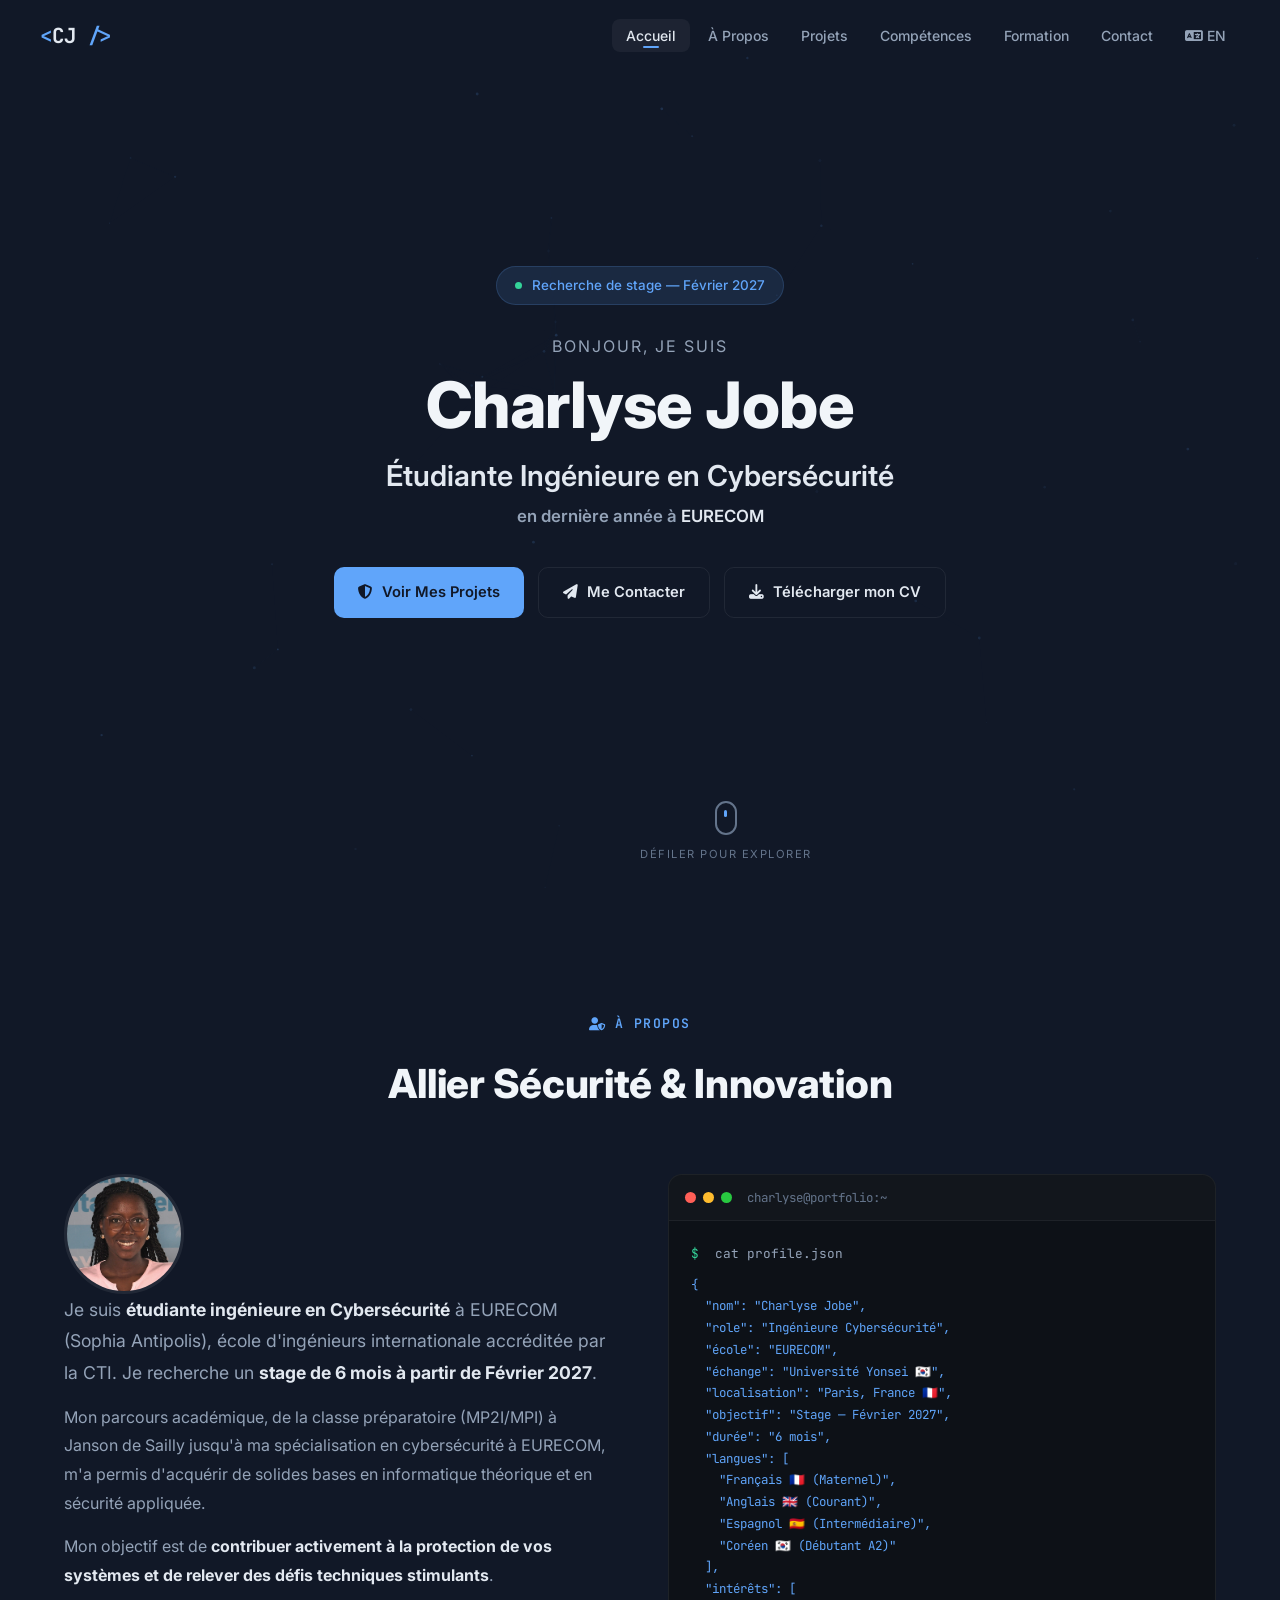
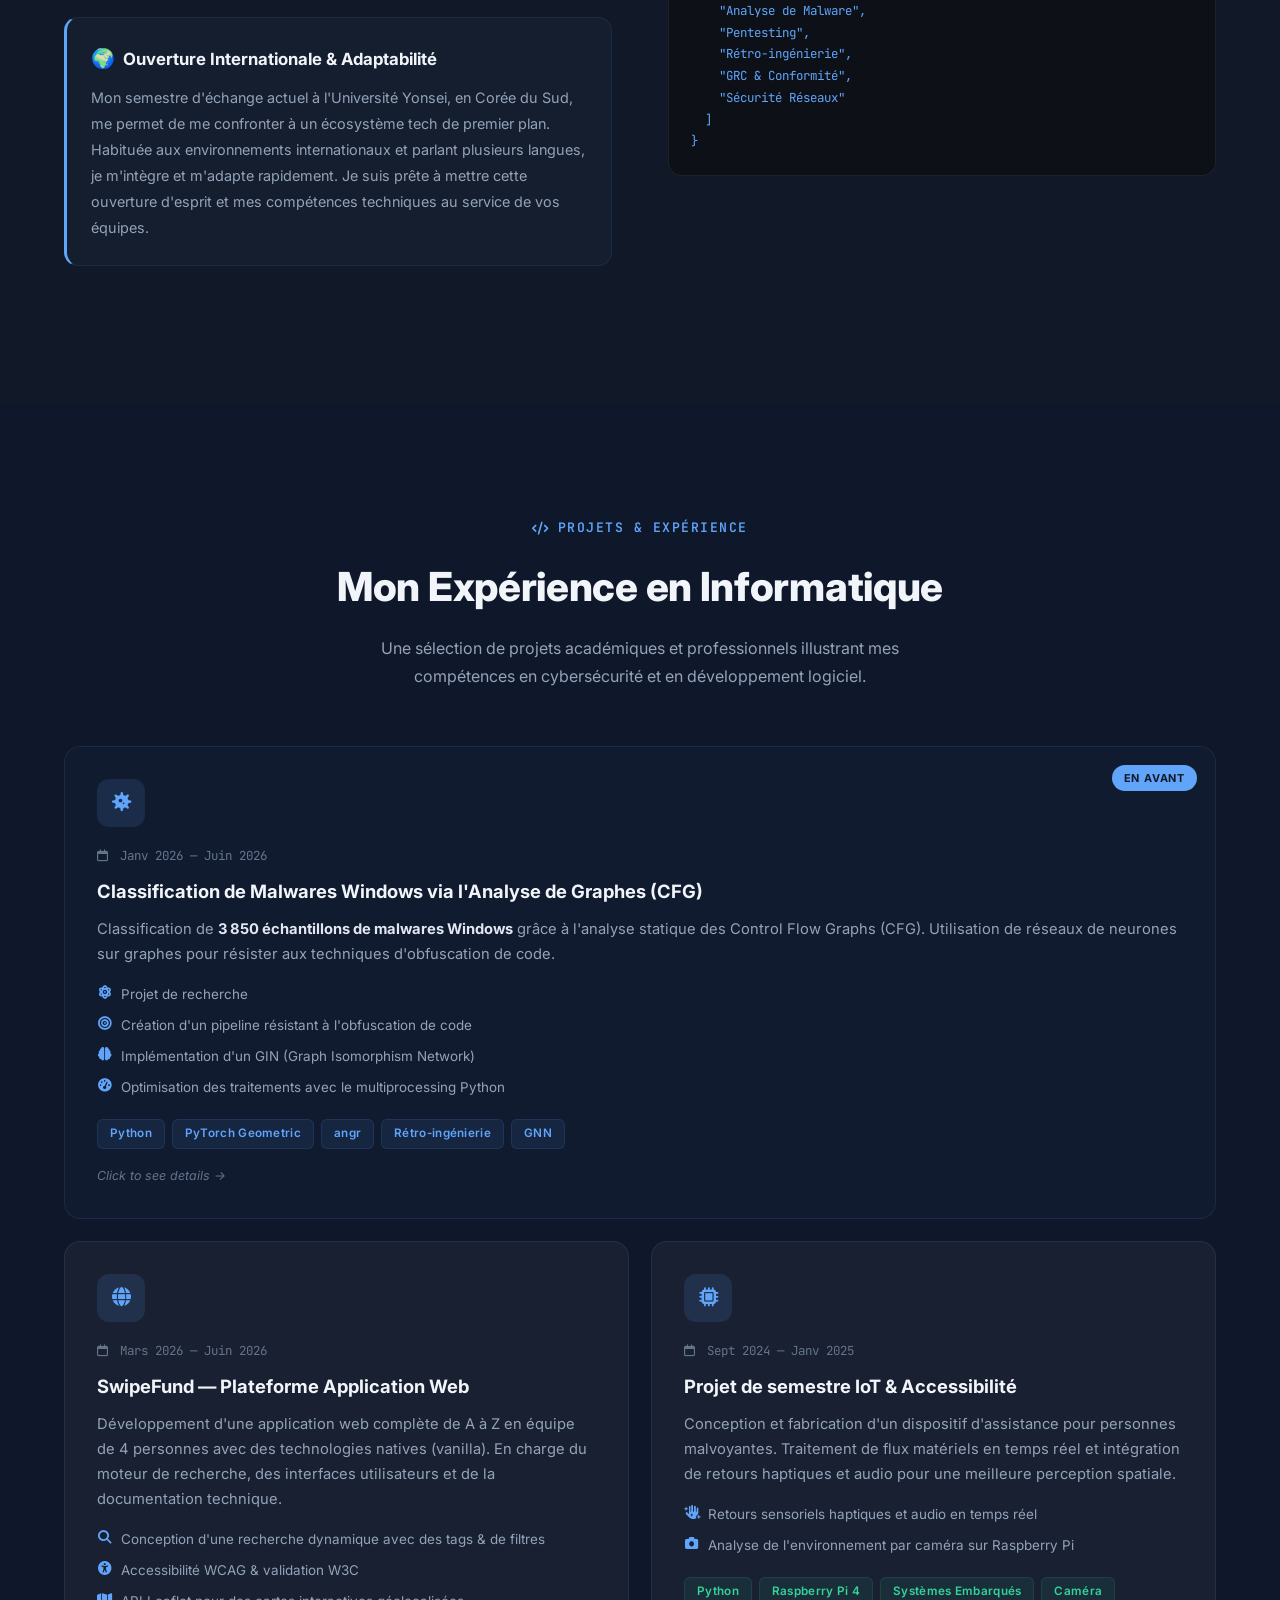
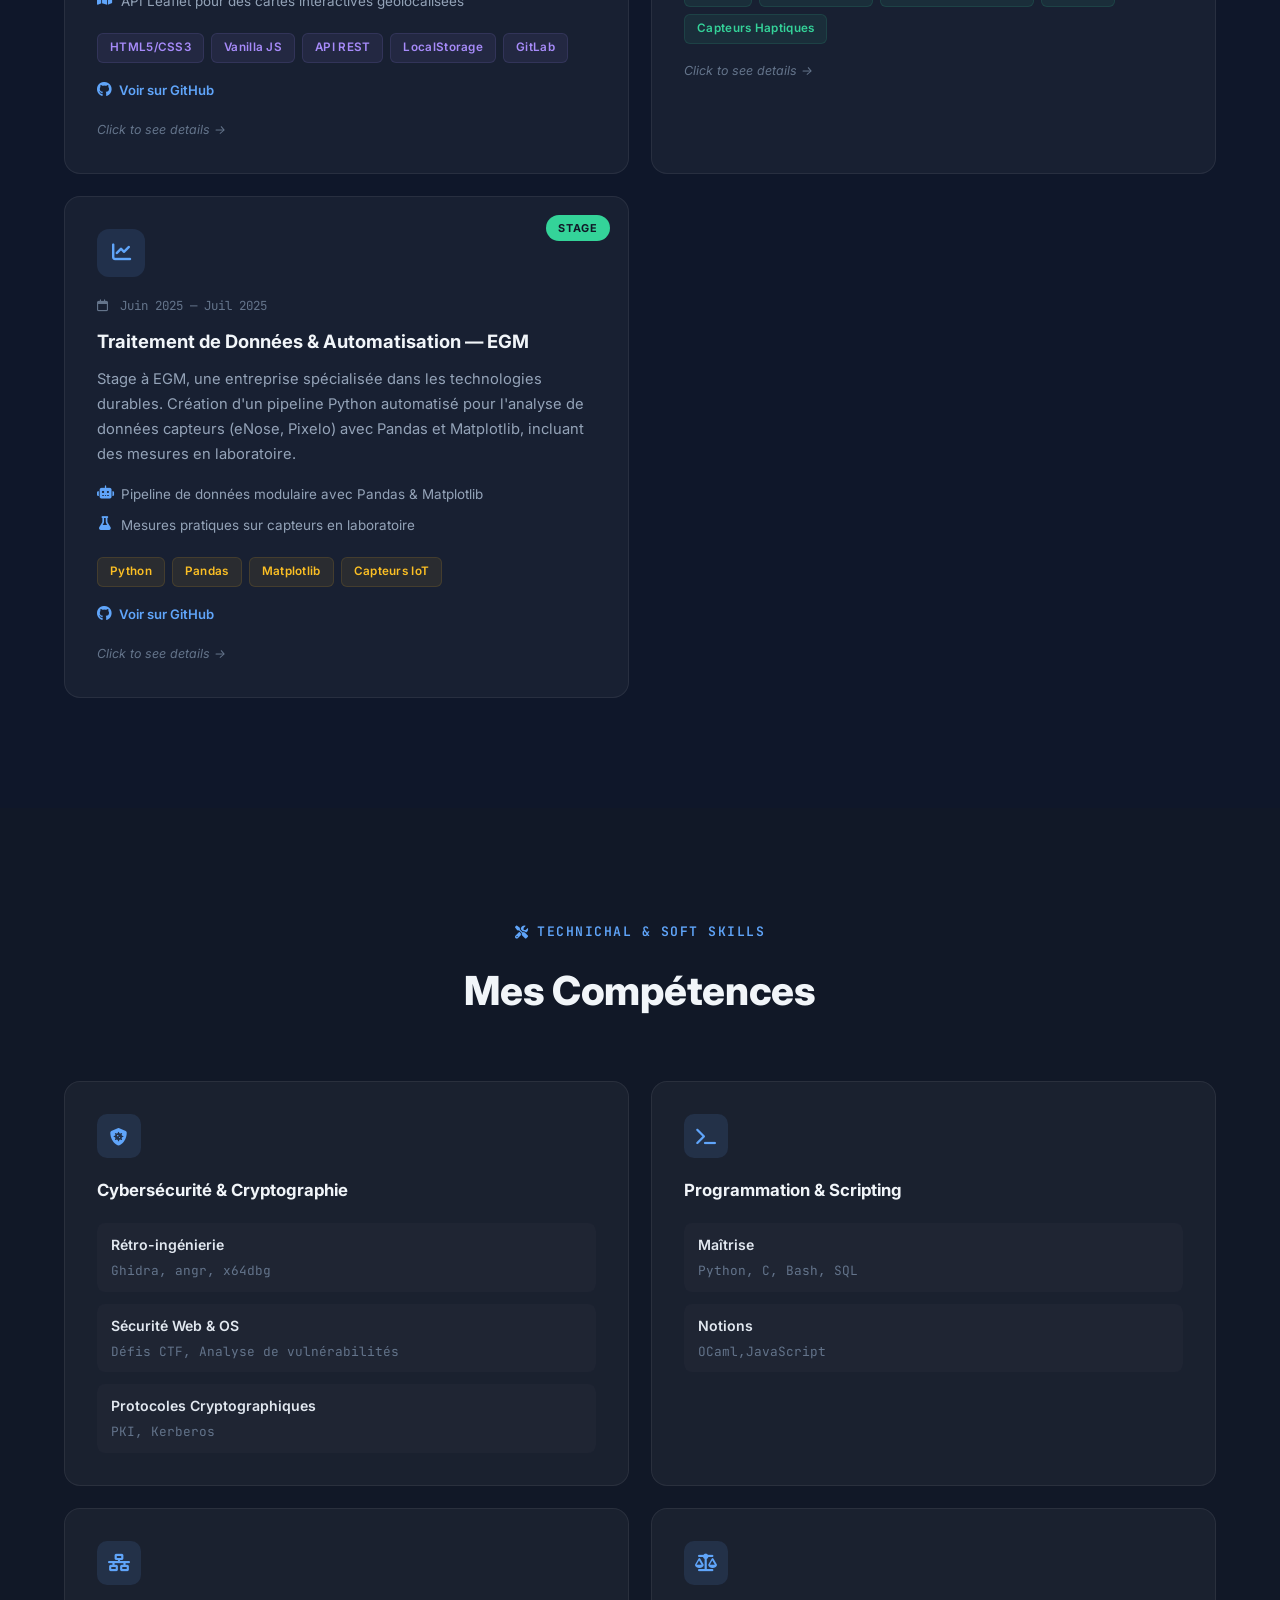
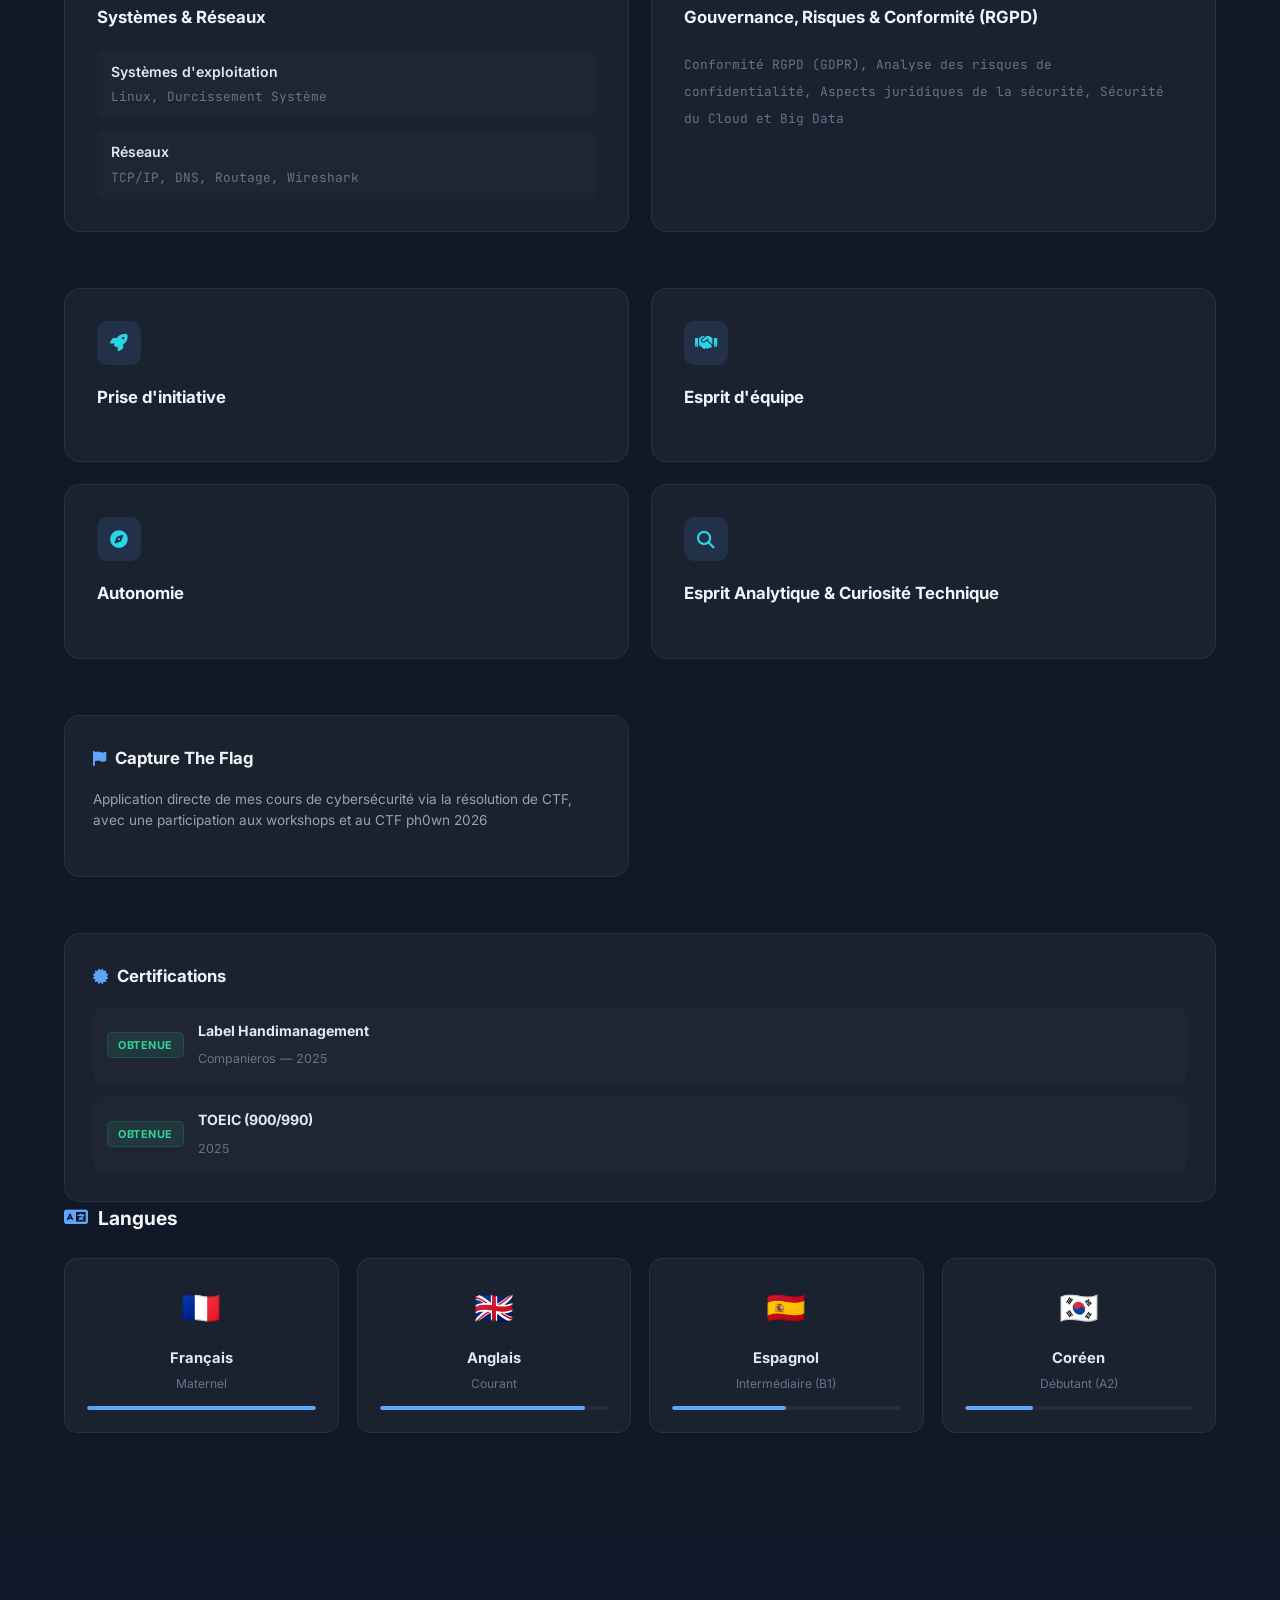
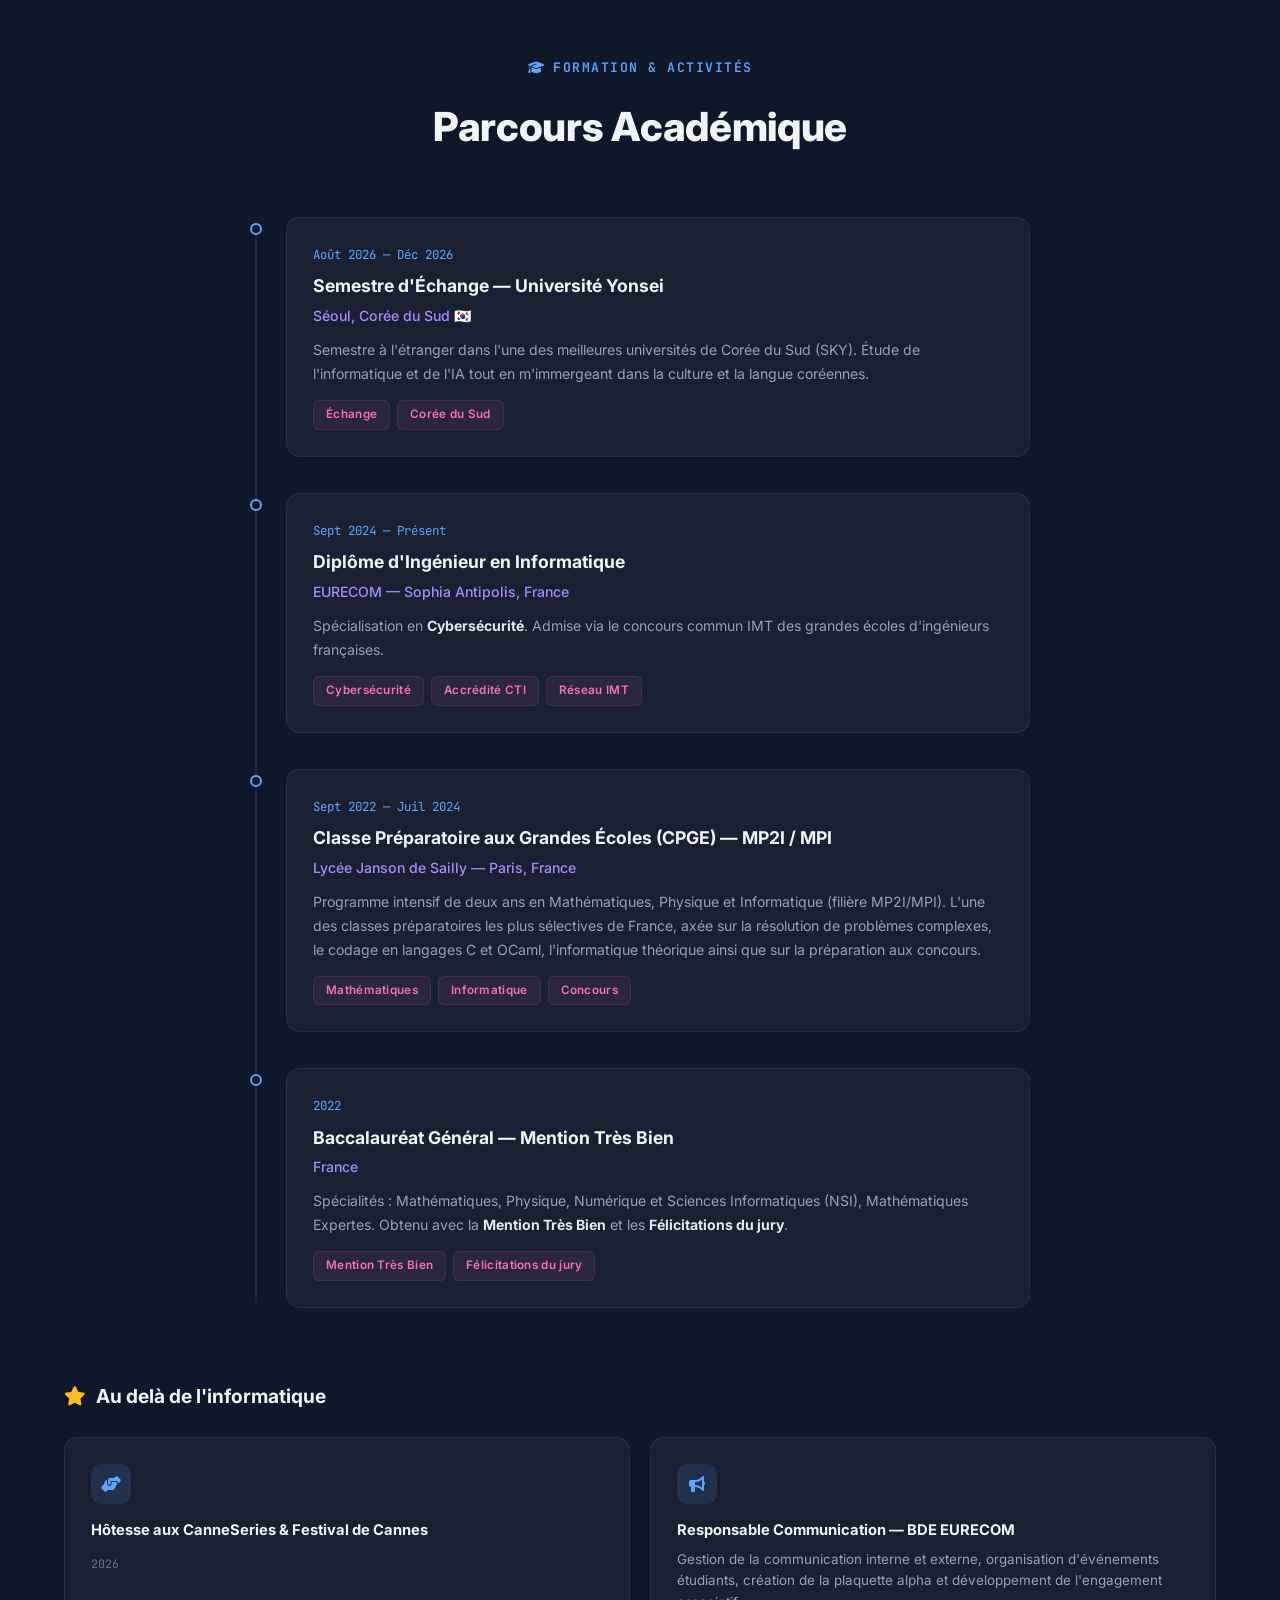
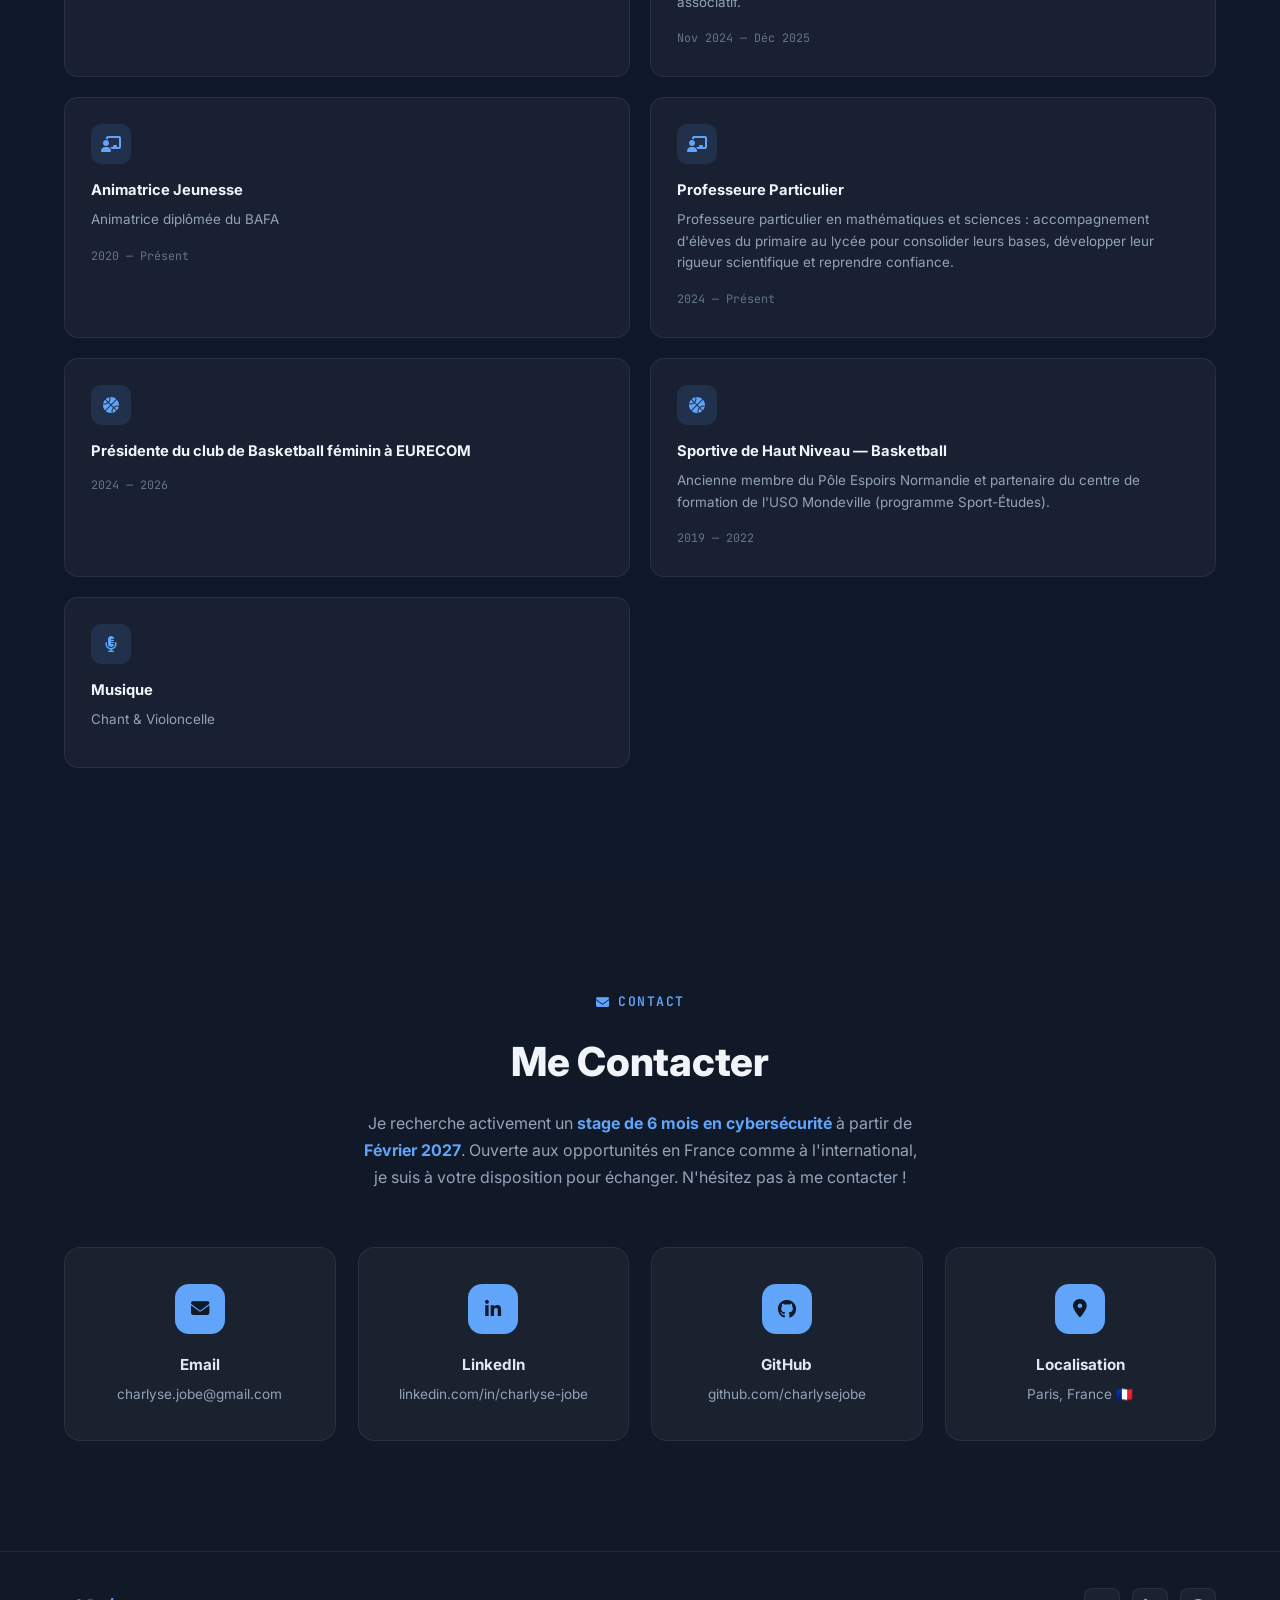
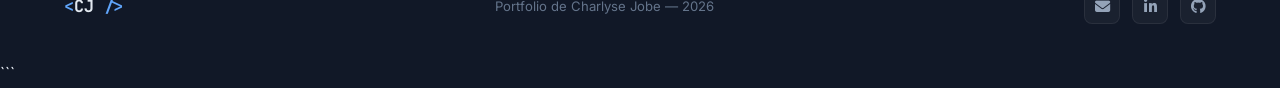
==== commit 4419ae21: "Update location from Caen to Paris" ====
--- a/index.html
+++ b/index.html
@@ -135,7 +135,7 @@
   "role": "Ingénieure Cybersécurité",
   "école": "EURECOM",
   "échange": "Université Yonsei 🇰🇷",
-  "localisation": "Caen, France 🇫🇷",
+  "localisation": "Paris, France 🇫🇷",
   "objectif": "Stage — Février 2027",
   "durée": "6 mois",
   "langues": [
@@ -551,7 +551,7 @@
                 <div class="contact-card" data-reveal>
                     <div class="contact-icon"><i class="fas fa-map-marker-alt"></i></div>
                     <h3>Localisation</h3>
-                    <p>Caen, France 🇫🇷</p>
+                    <p>Paris, France 🇫🇷</p>
                 </div>
             </div>
         </div>
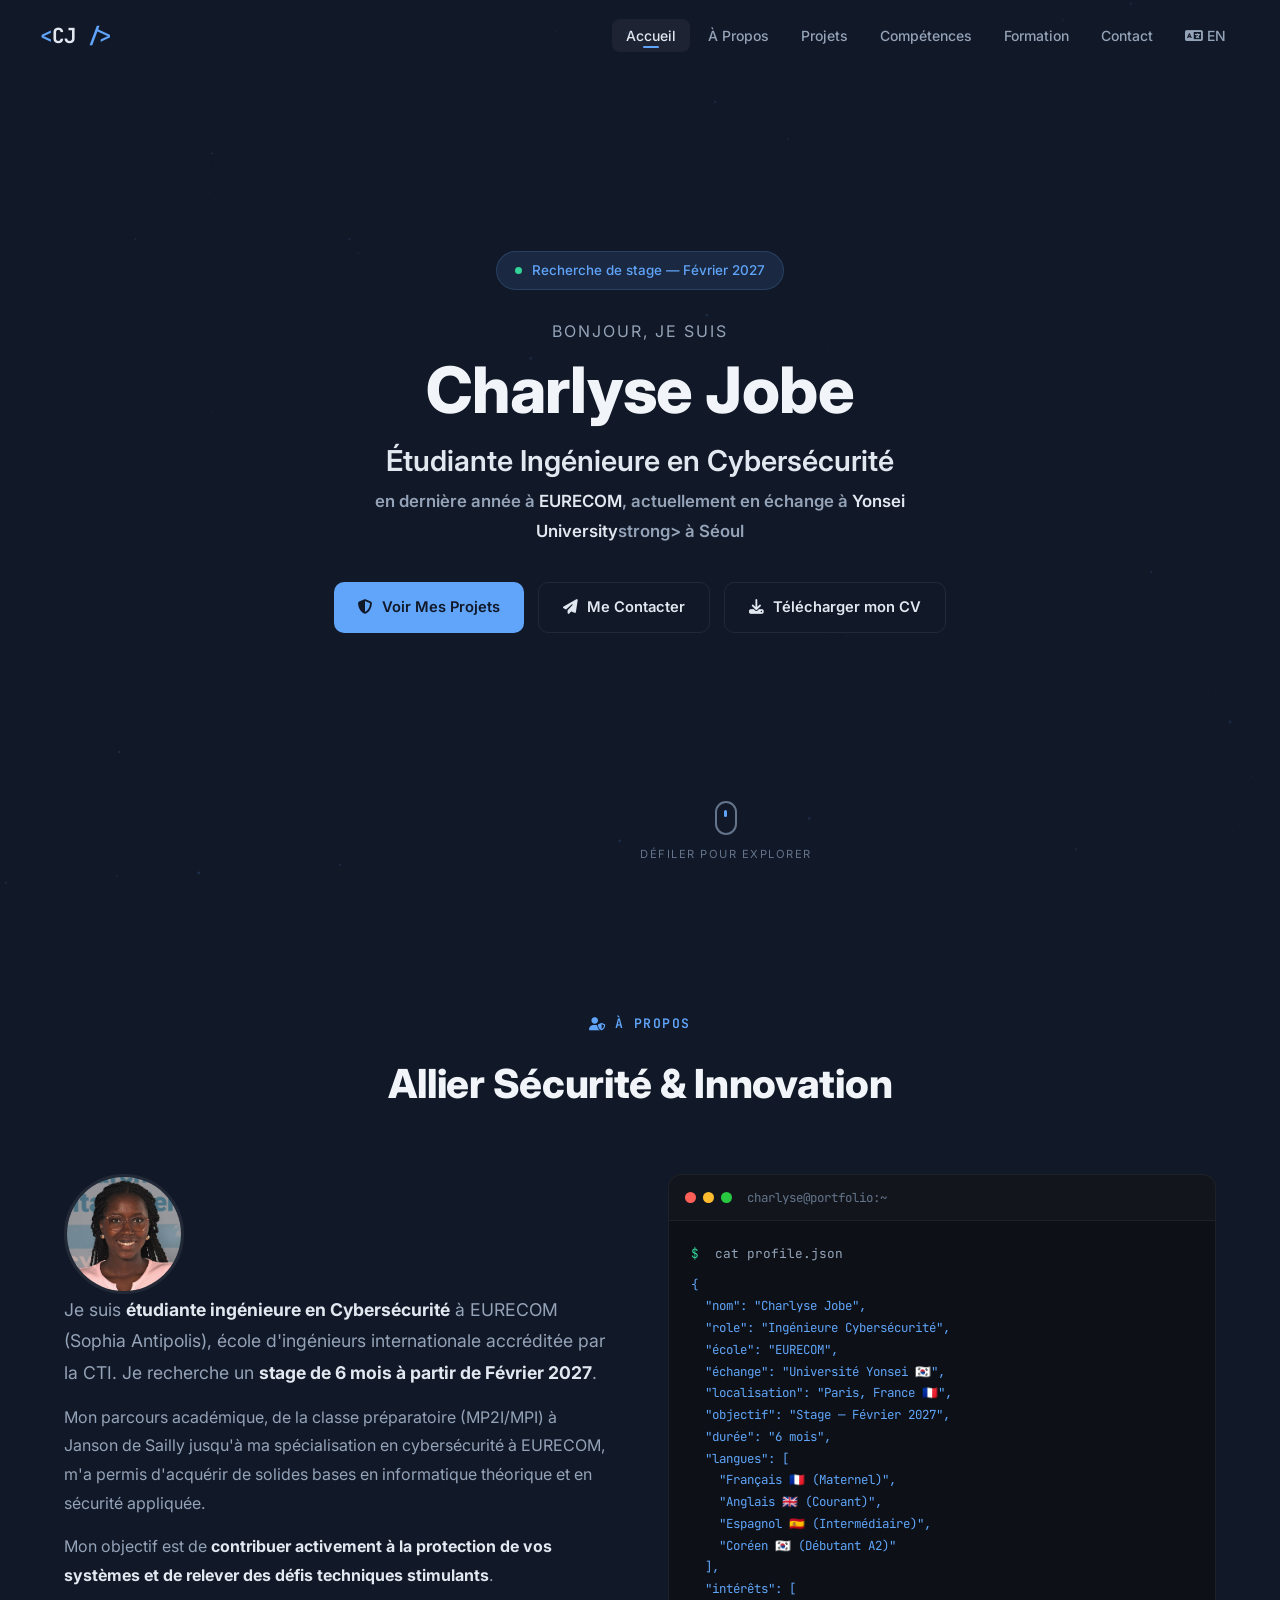
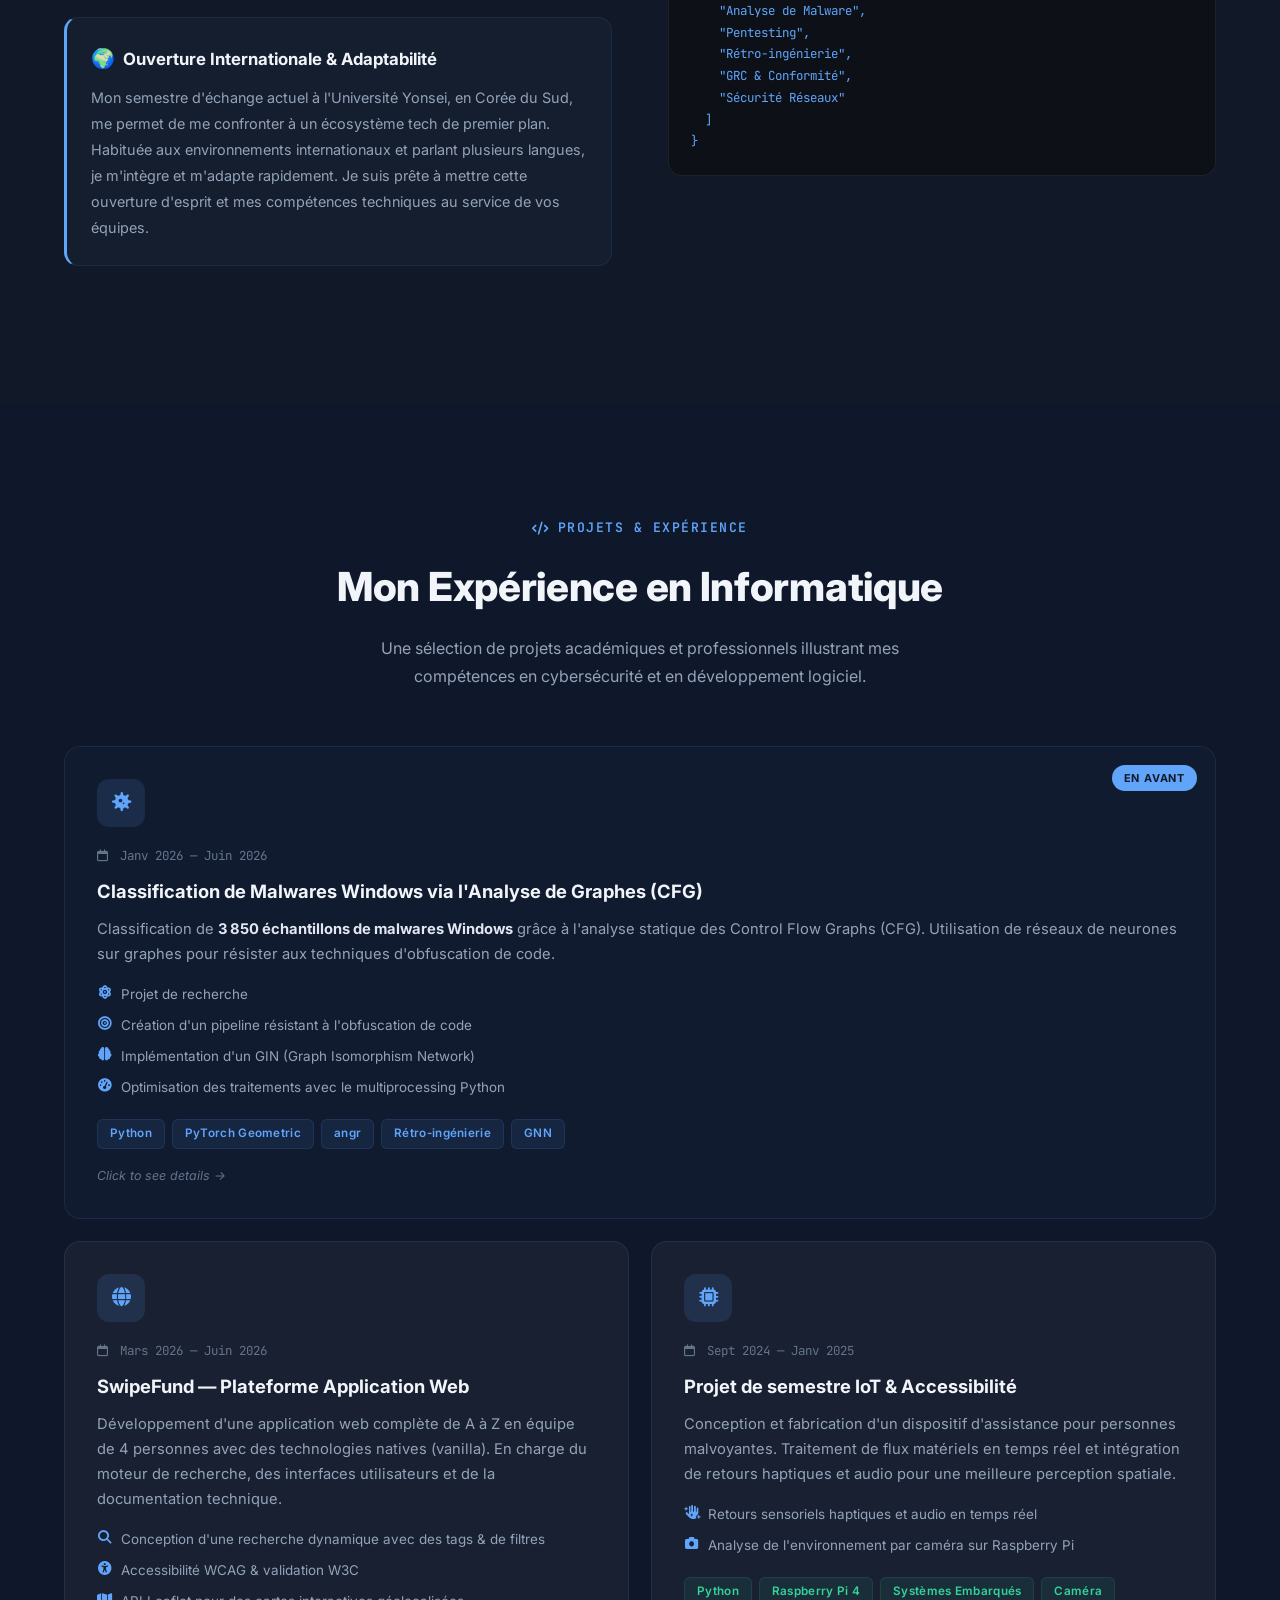
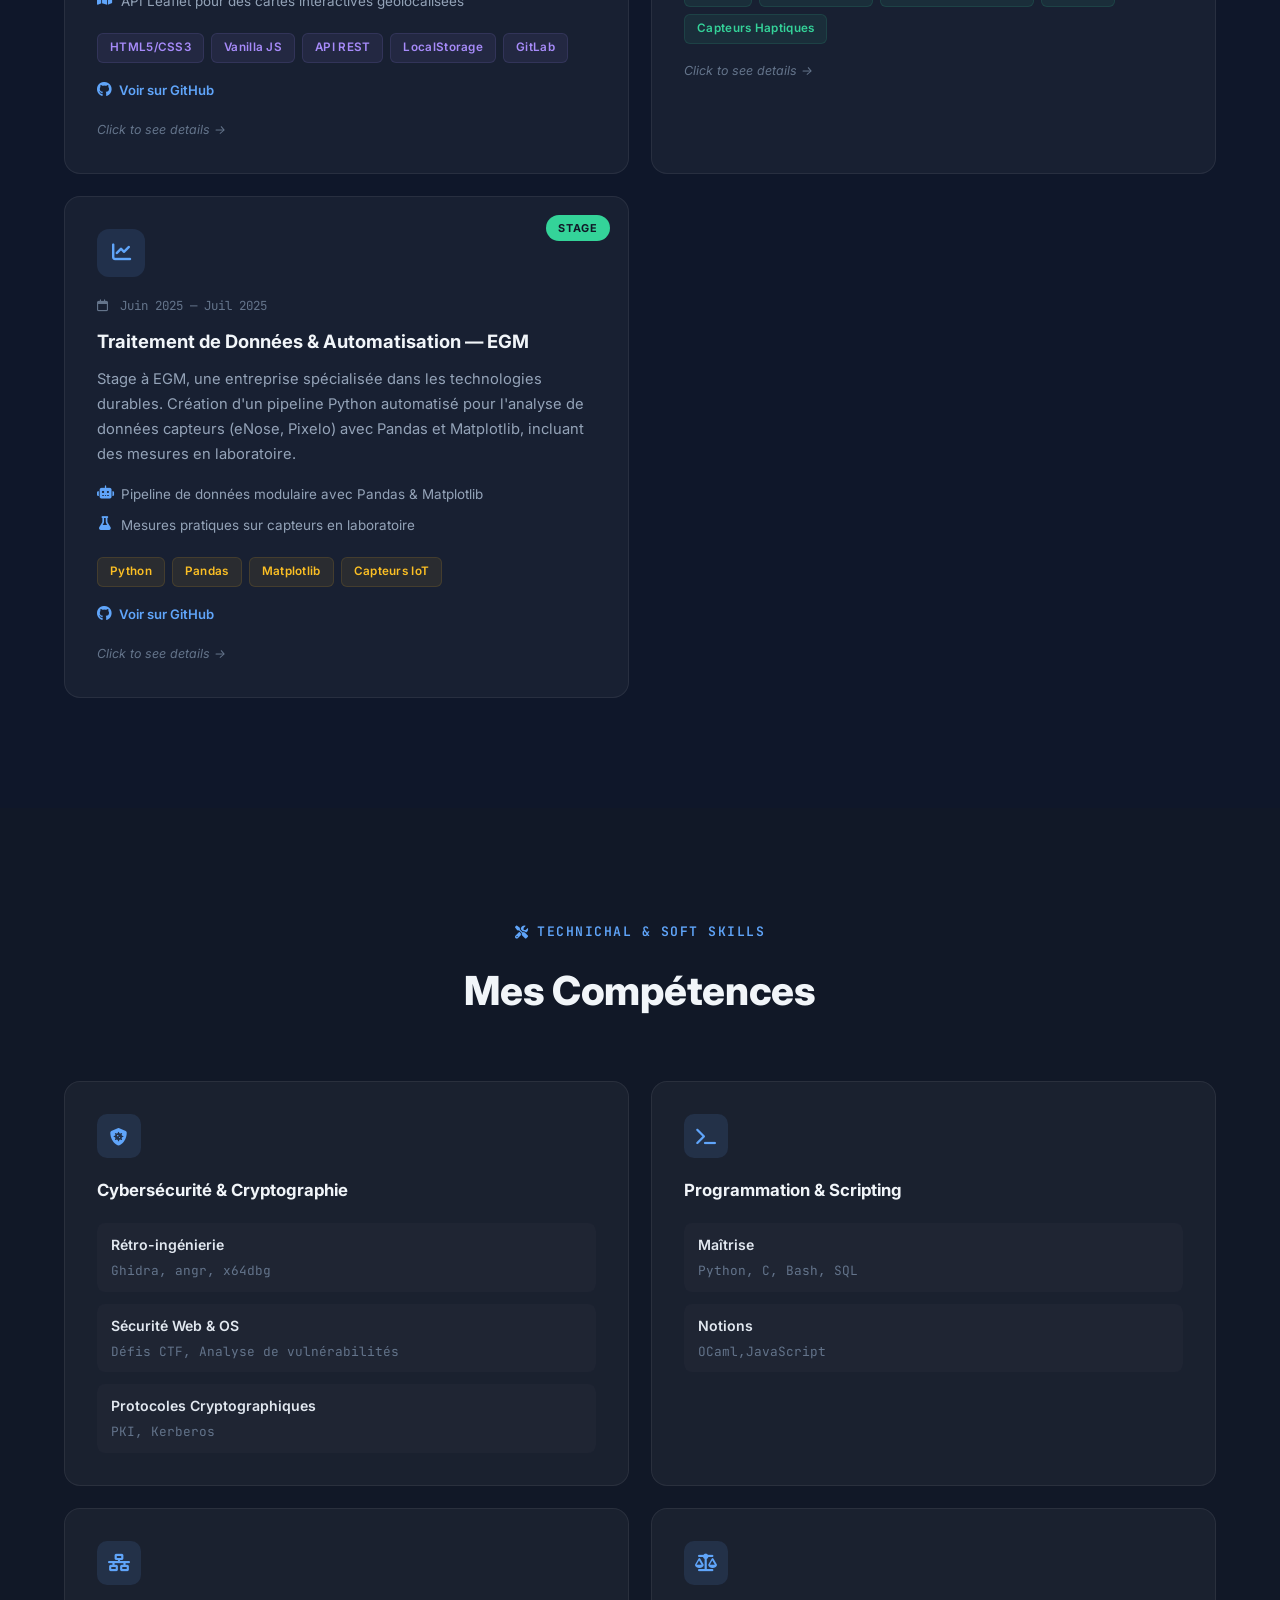
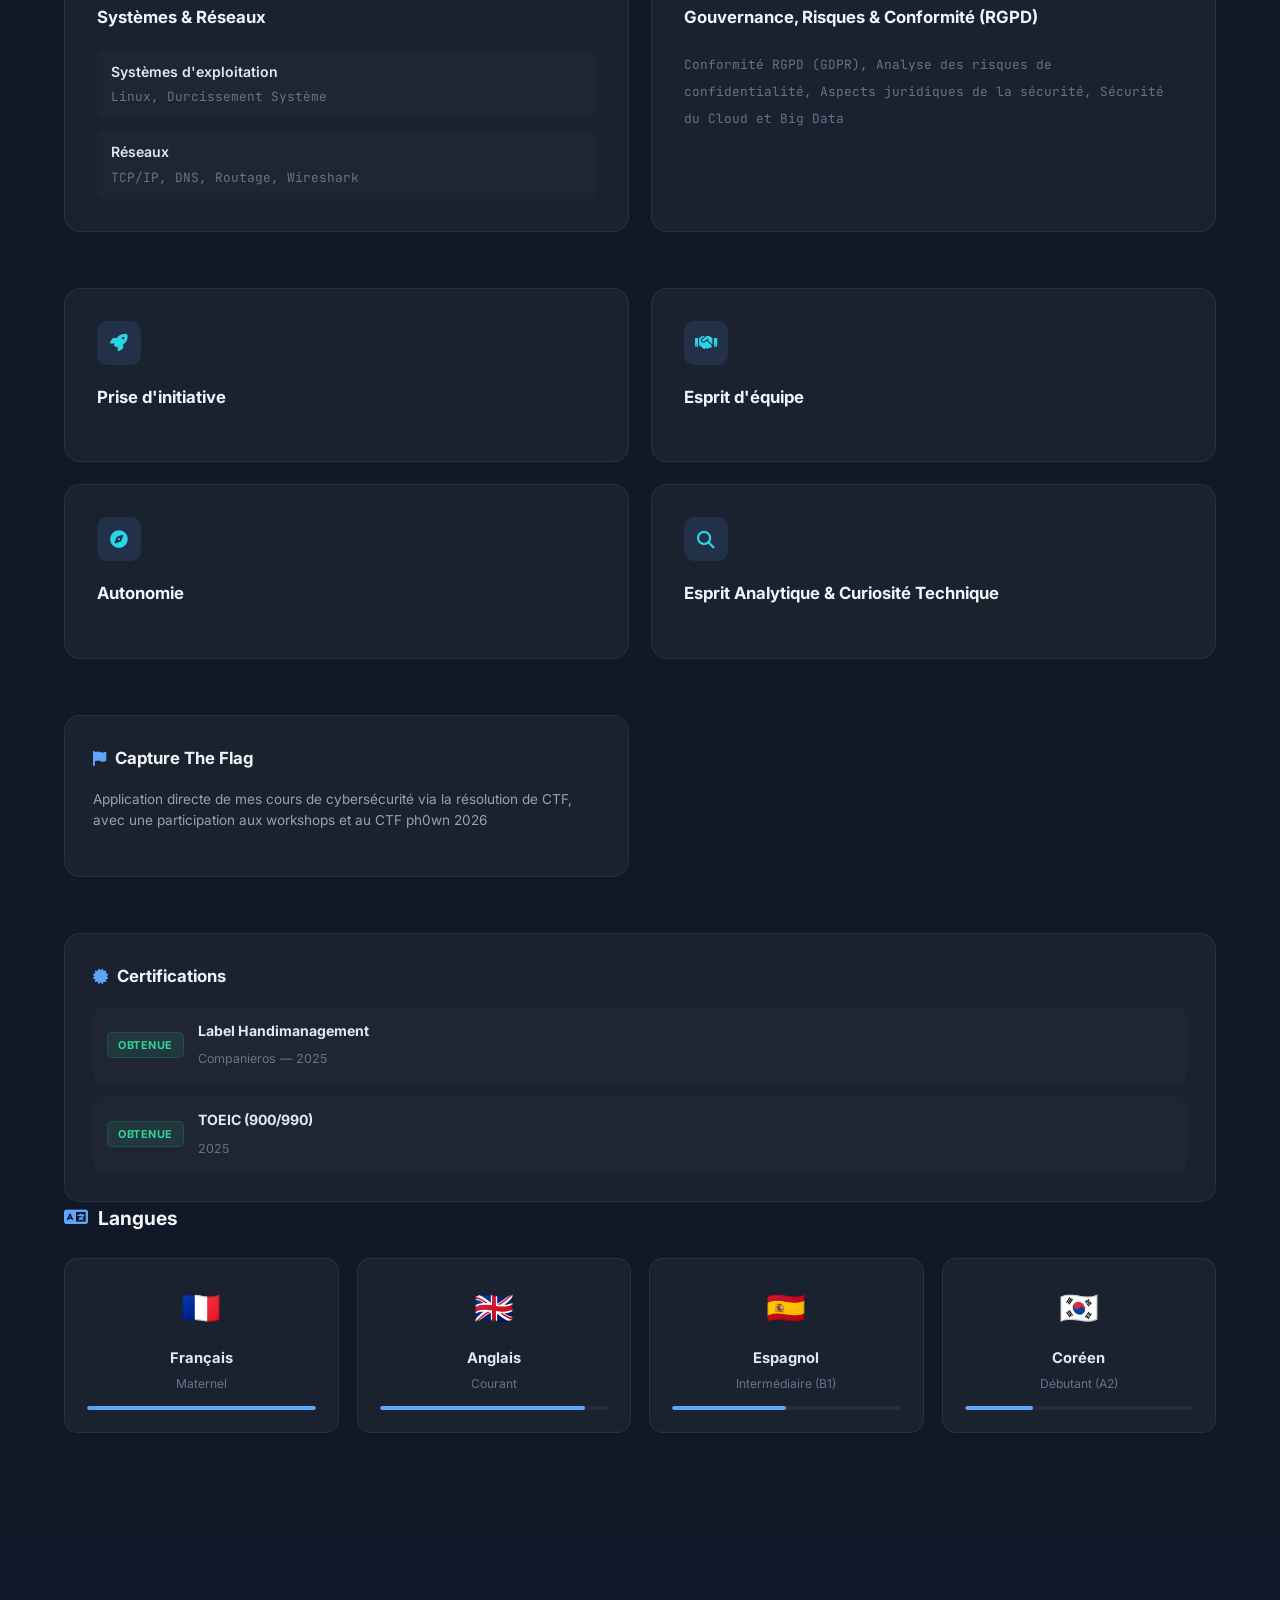
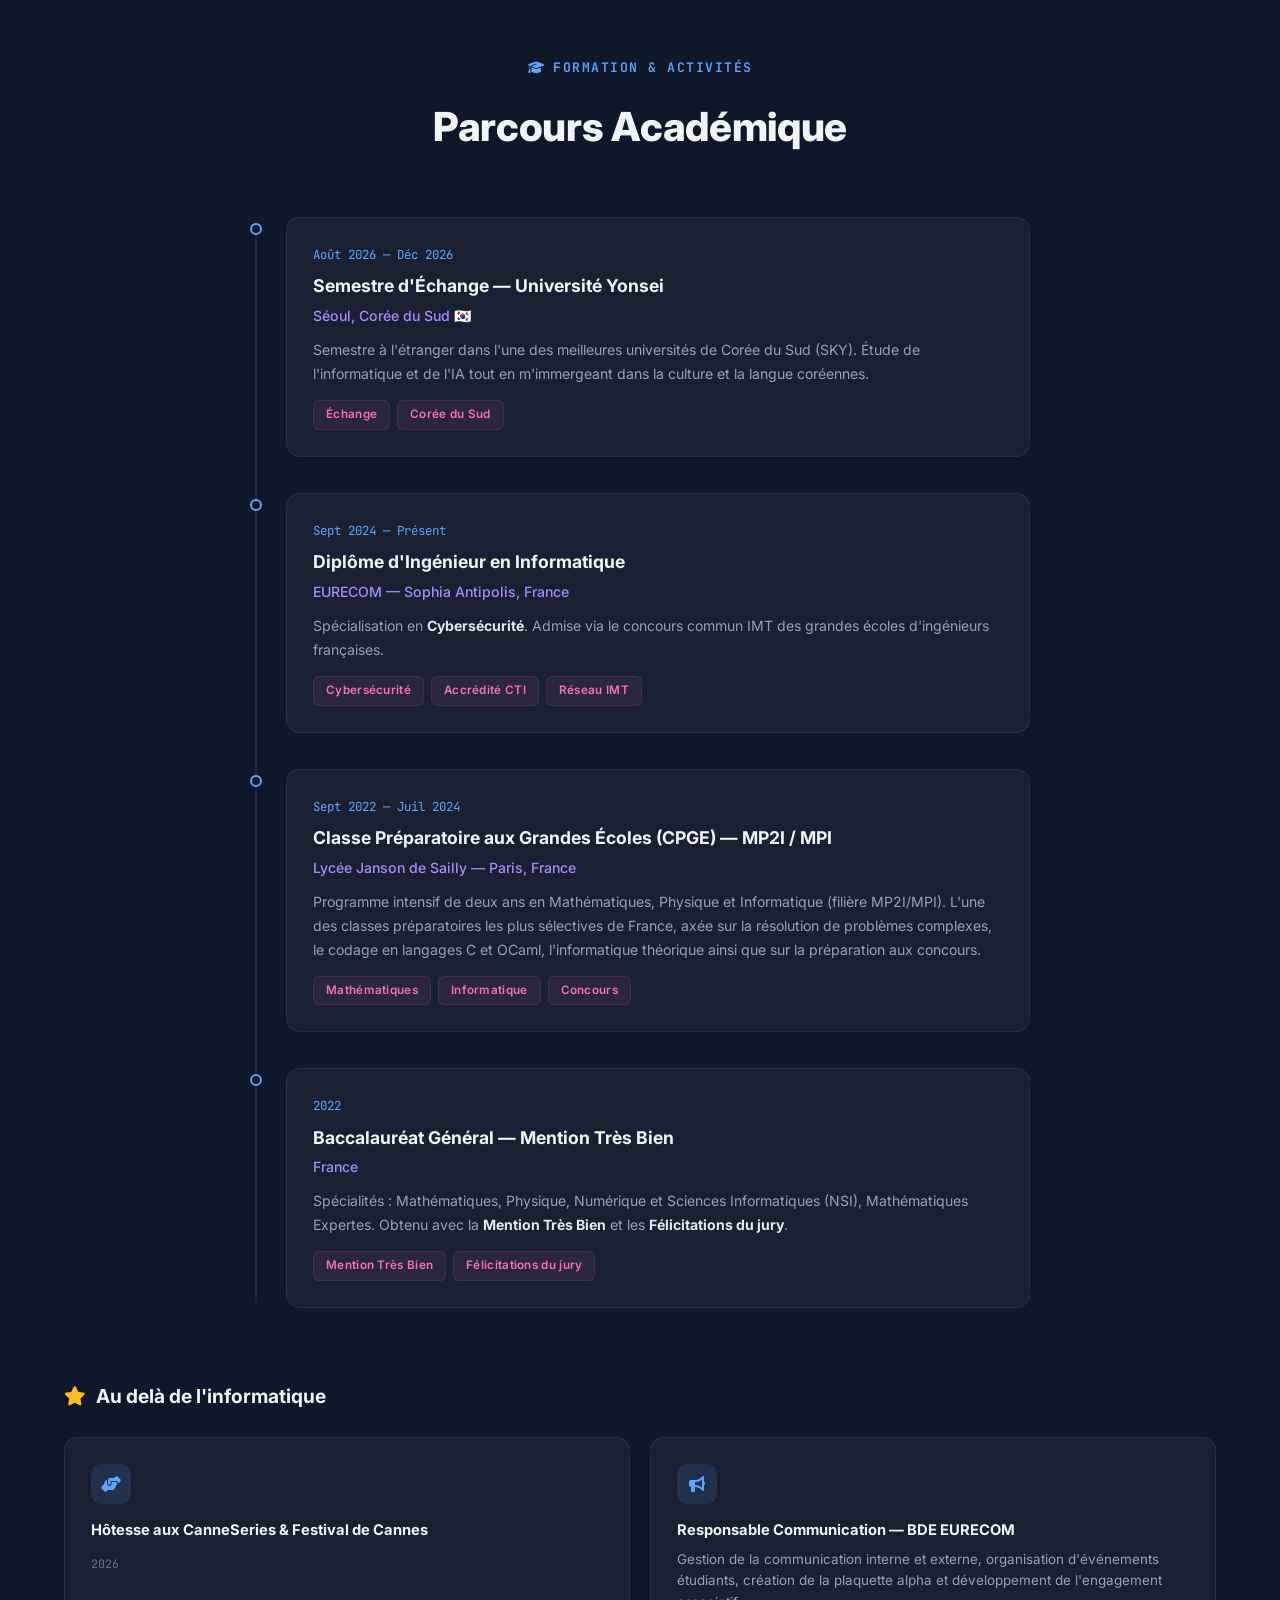
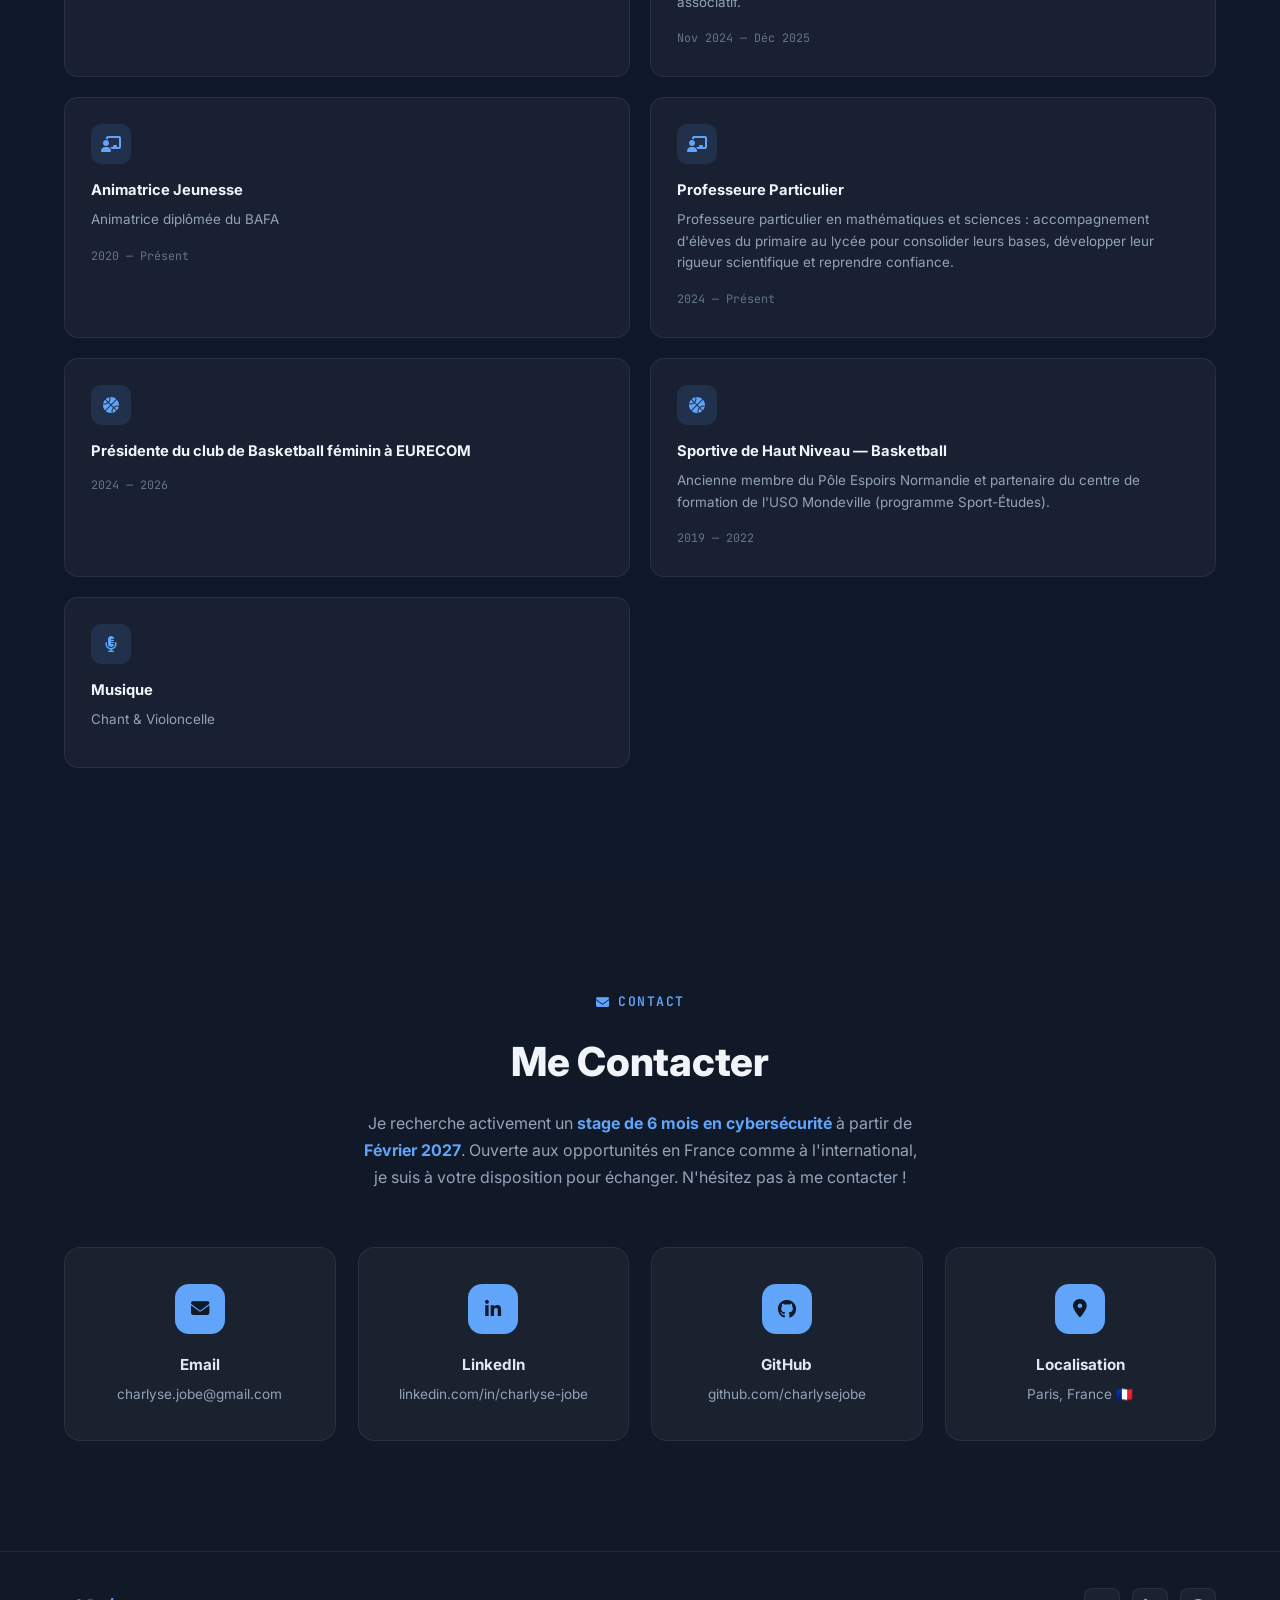
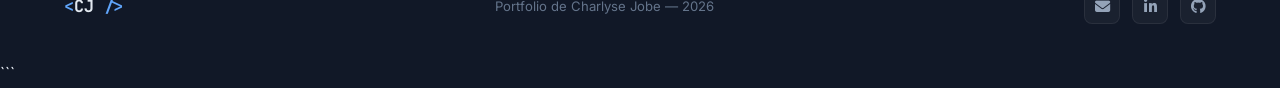
==== commit 4b9444ae: "Modify hero description in index.html Updated the hero description to include exchange information." ====
--- a/index.html
+++ b/index.html
@@ -60,7 +60,7 @@
                 <span class="hero-title-static">Étudiante Ingénieure en Cybersécurité</span>
                 <span class="hero-title-dynamic" id="typed-text"></span>
                 <p class="hero-description">
-                en dernière année à <strong>EURECOM</strong>
+                en dernière année à <strong>EURECOM</strong>, actuellement en échange à <strong>Yonsei University</strong>strong> à Séoul
                 </p>
             </div>
             
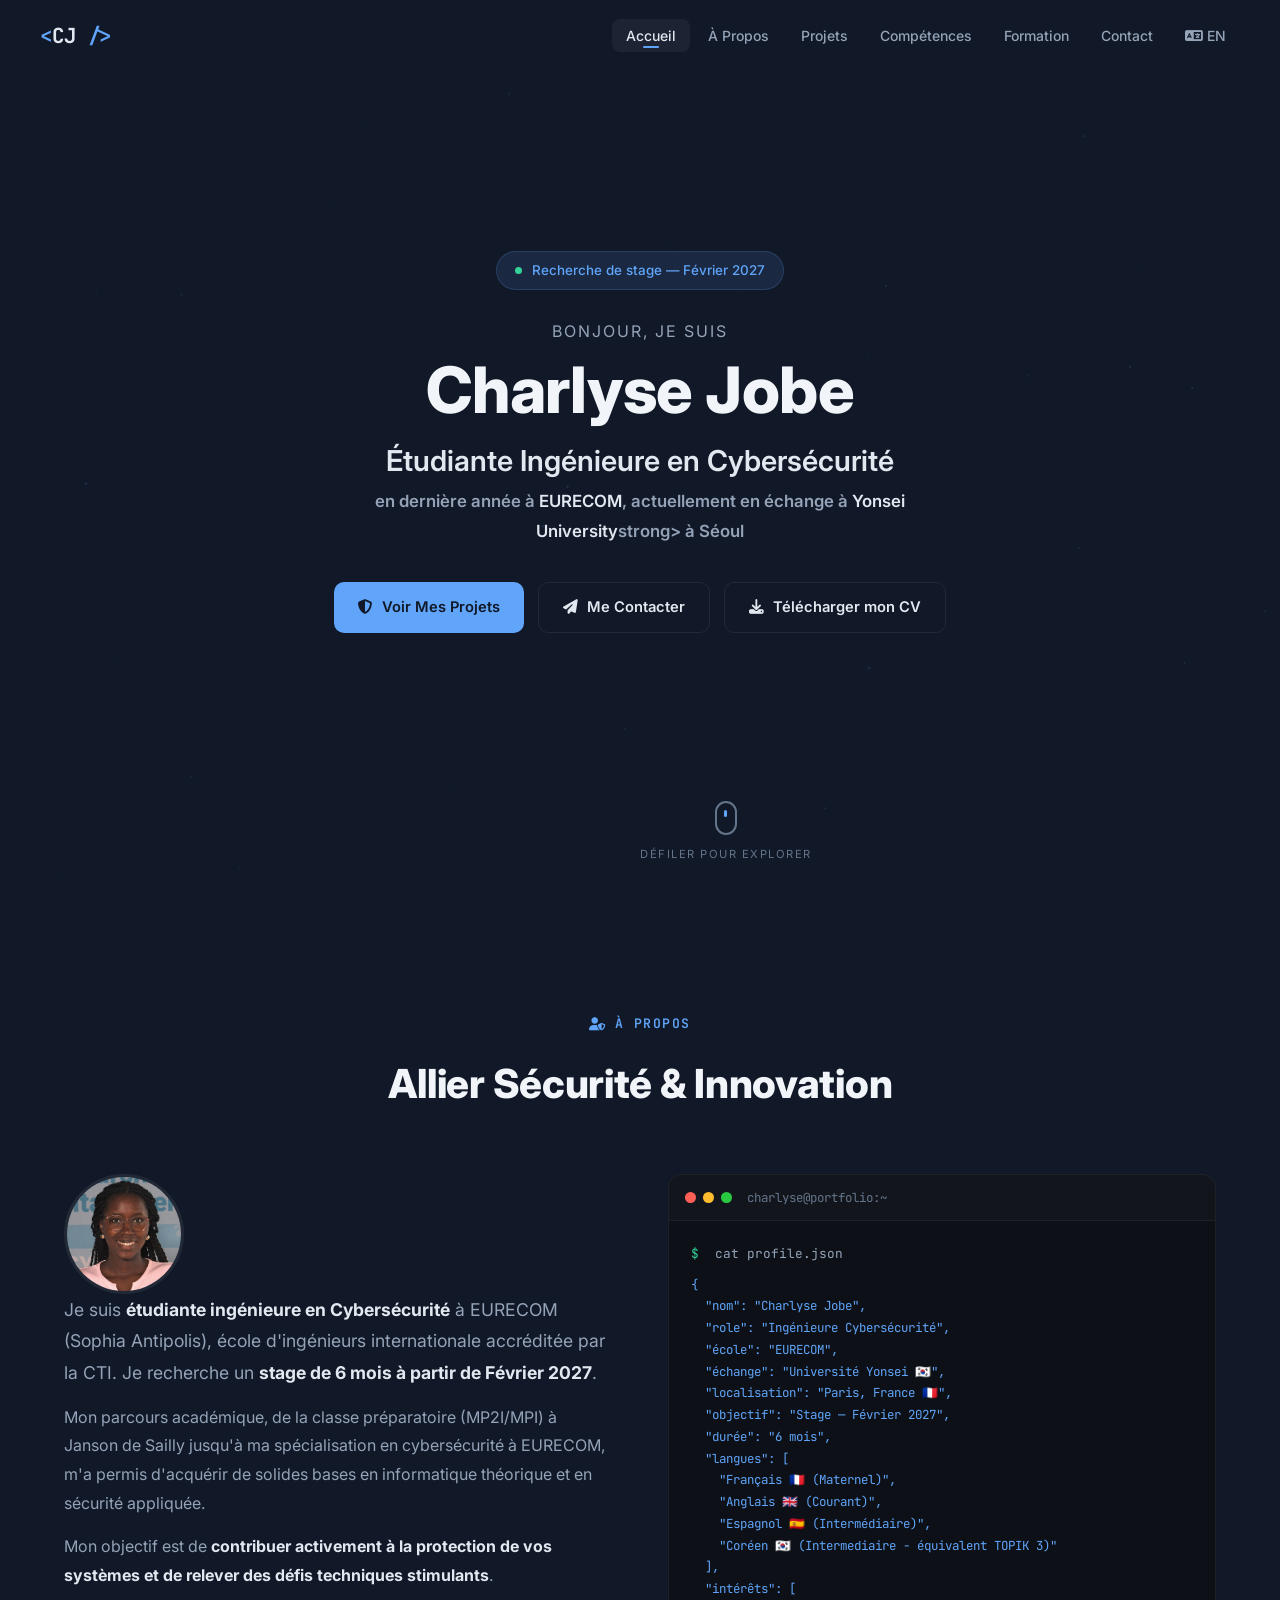
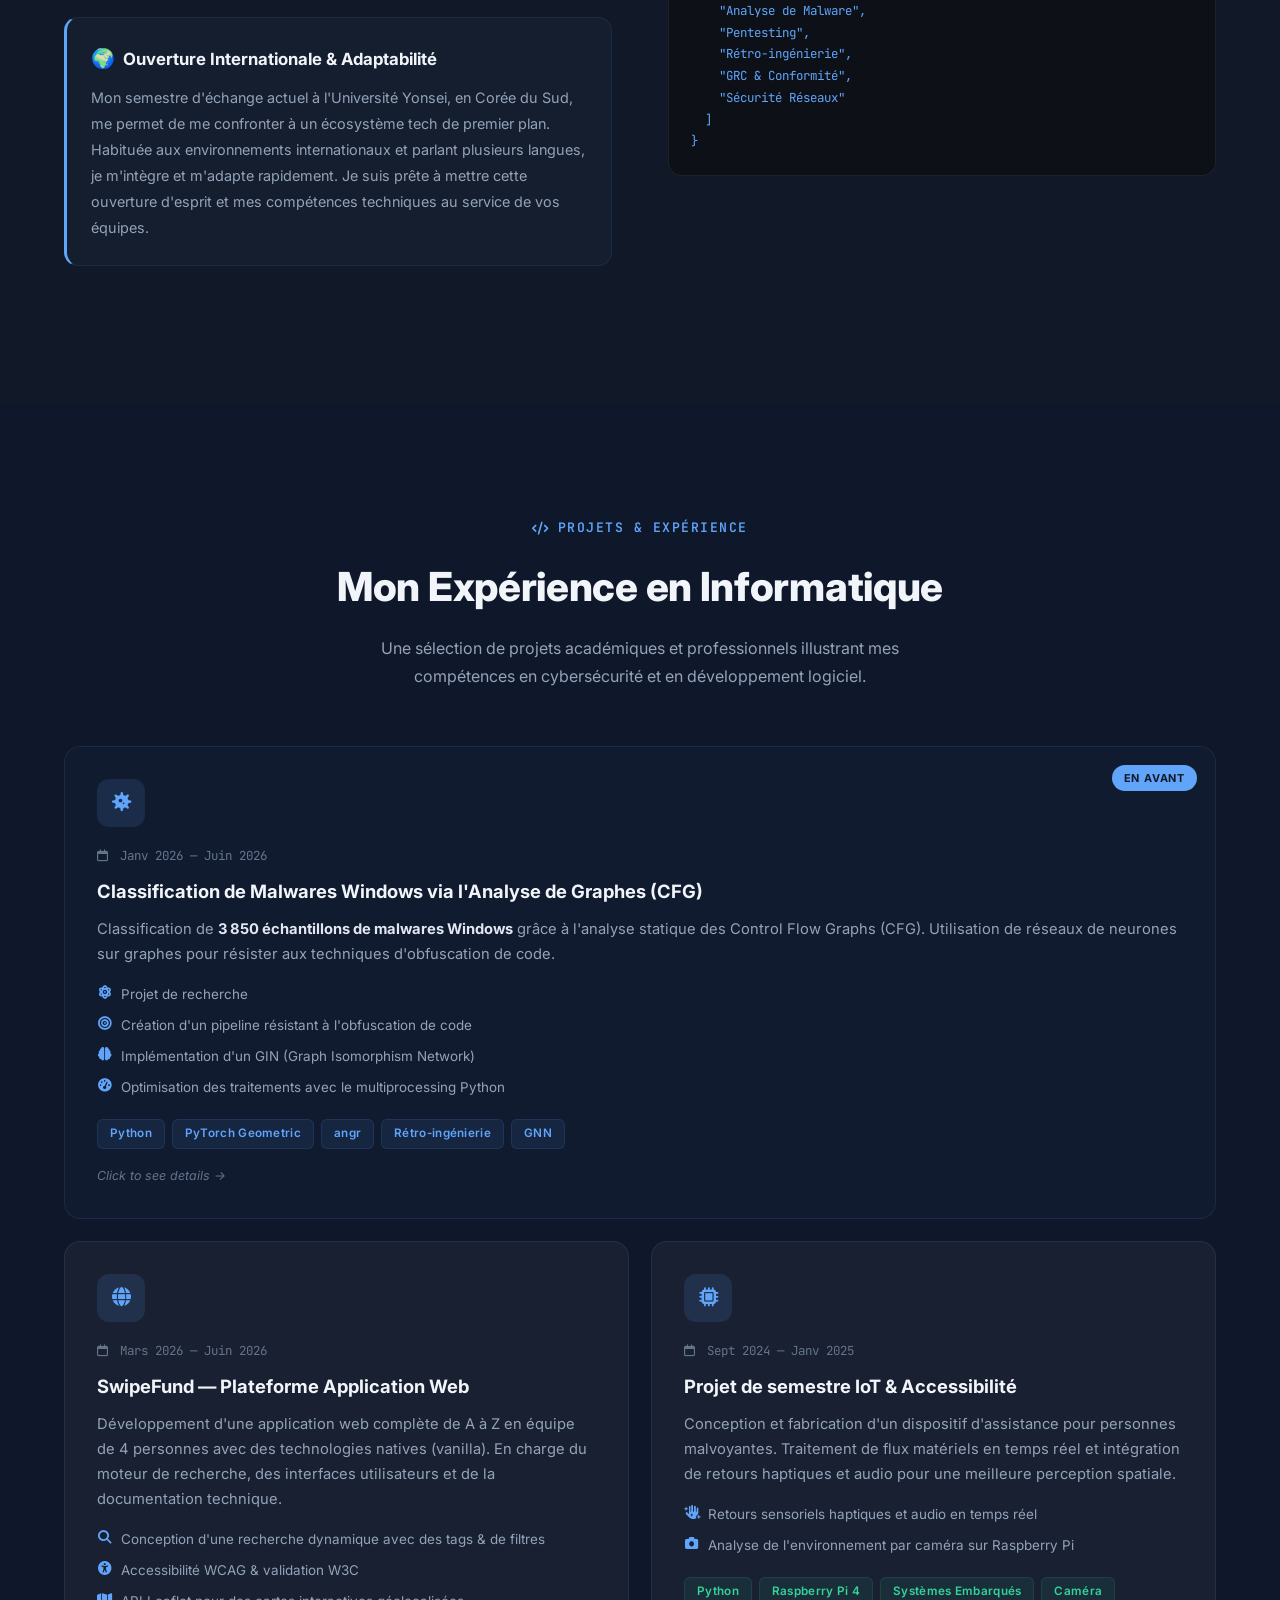
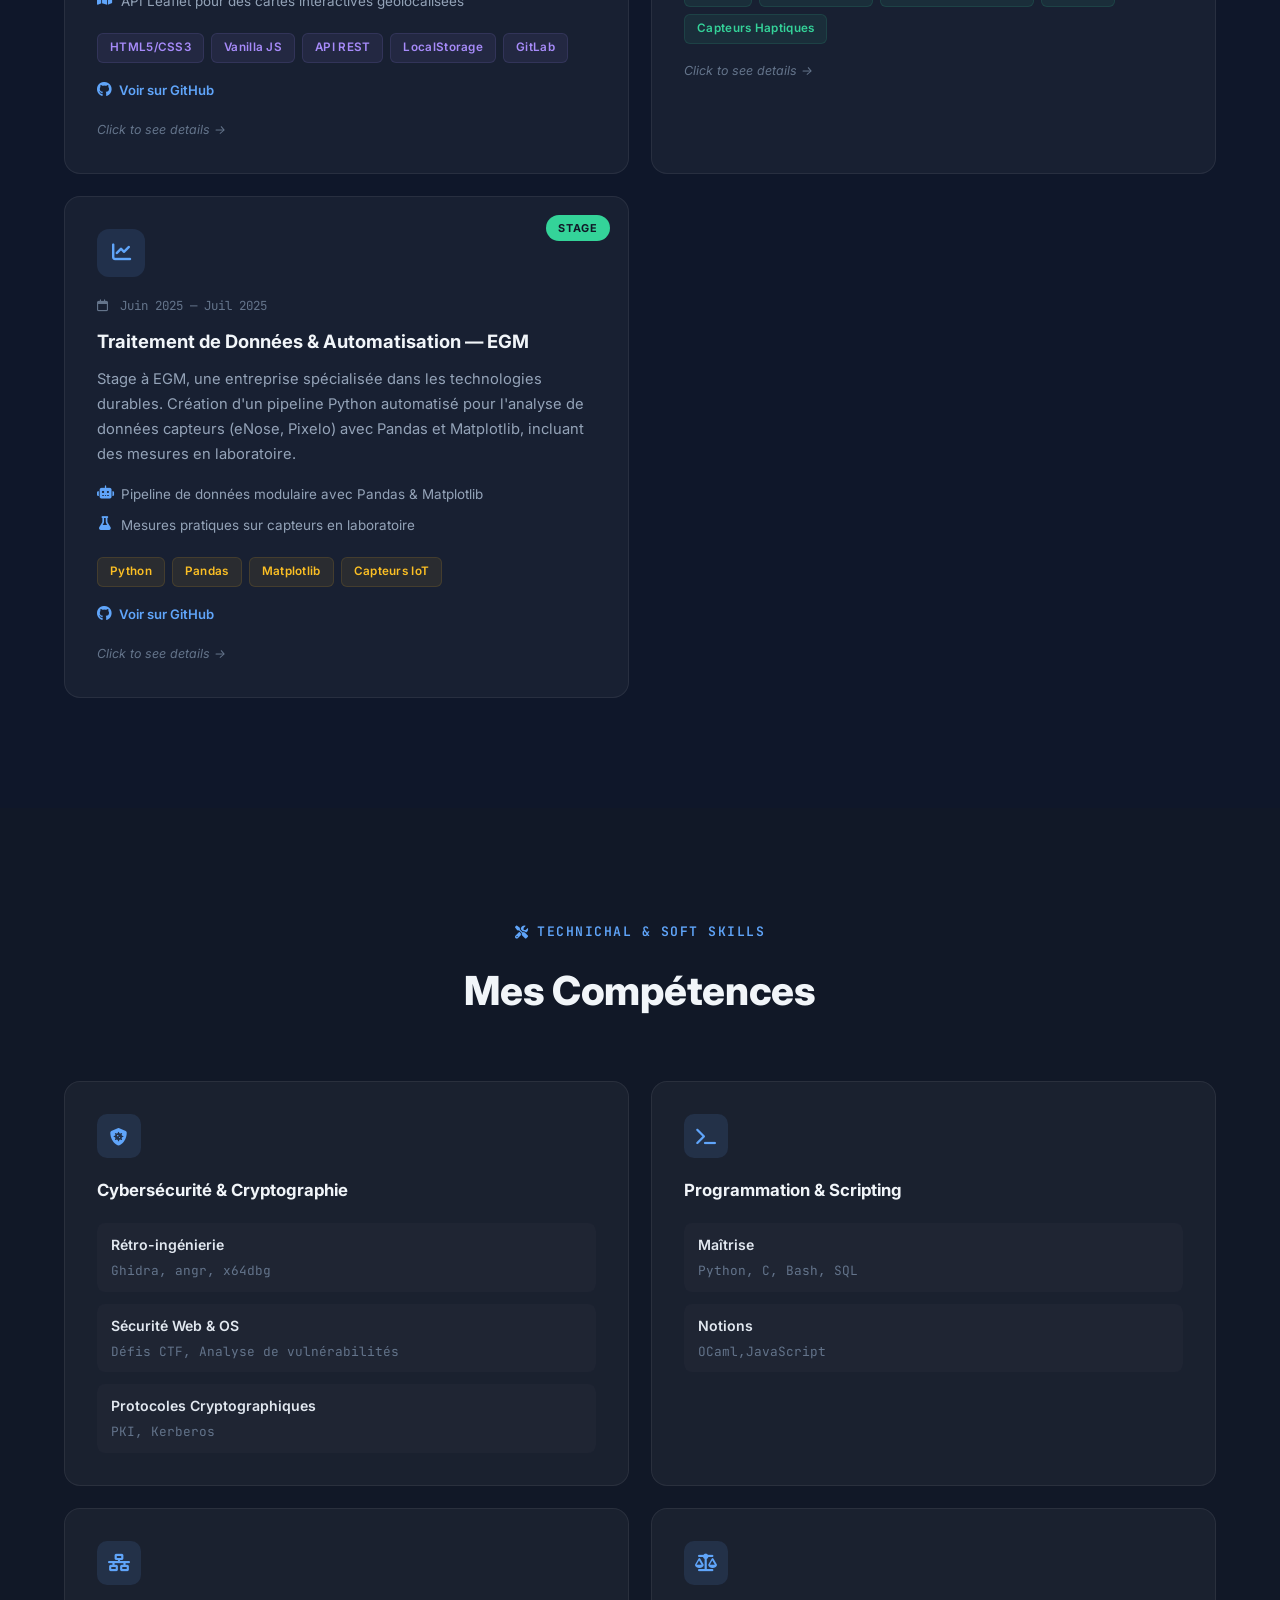
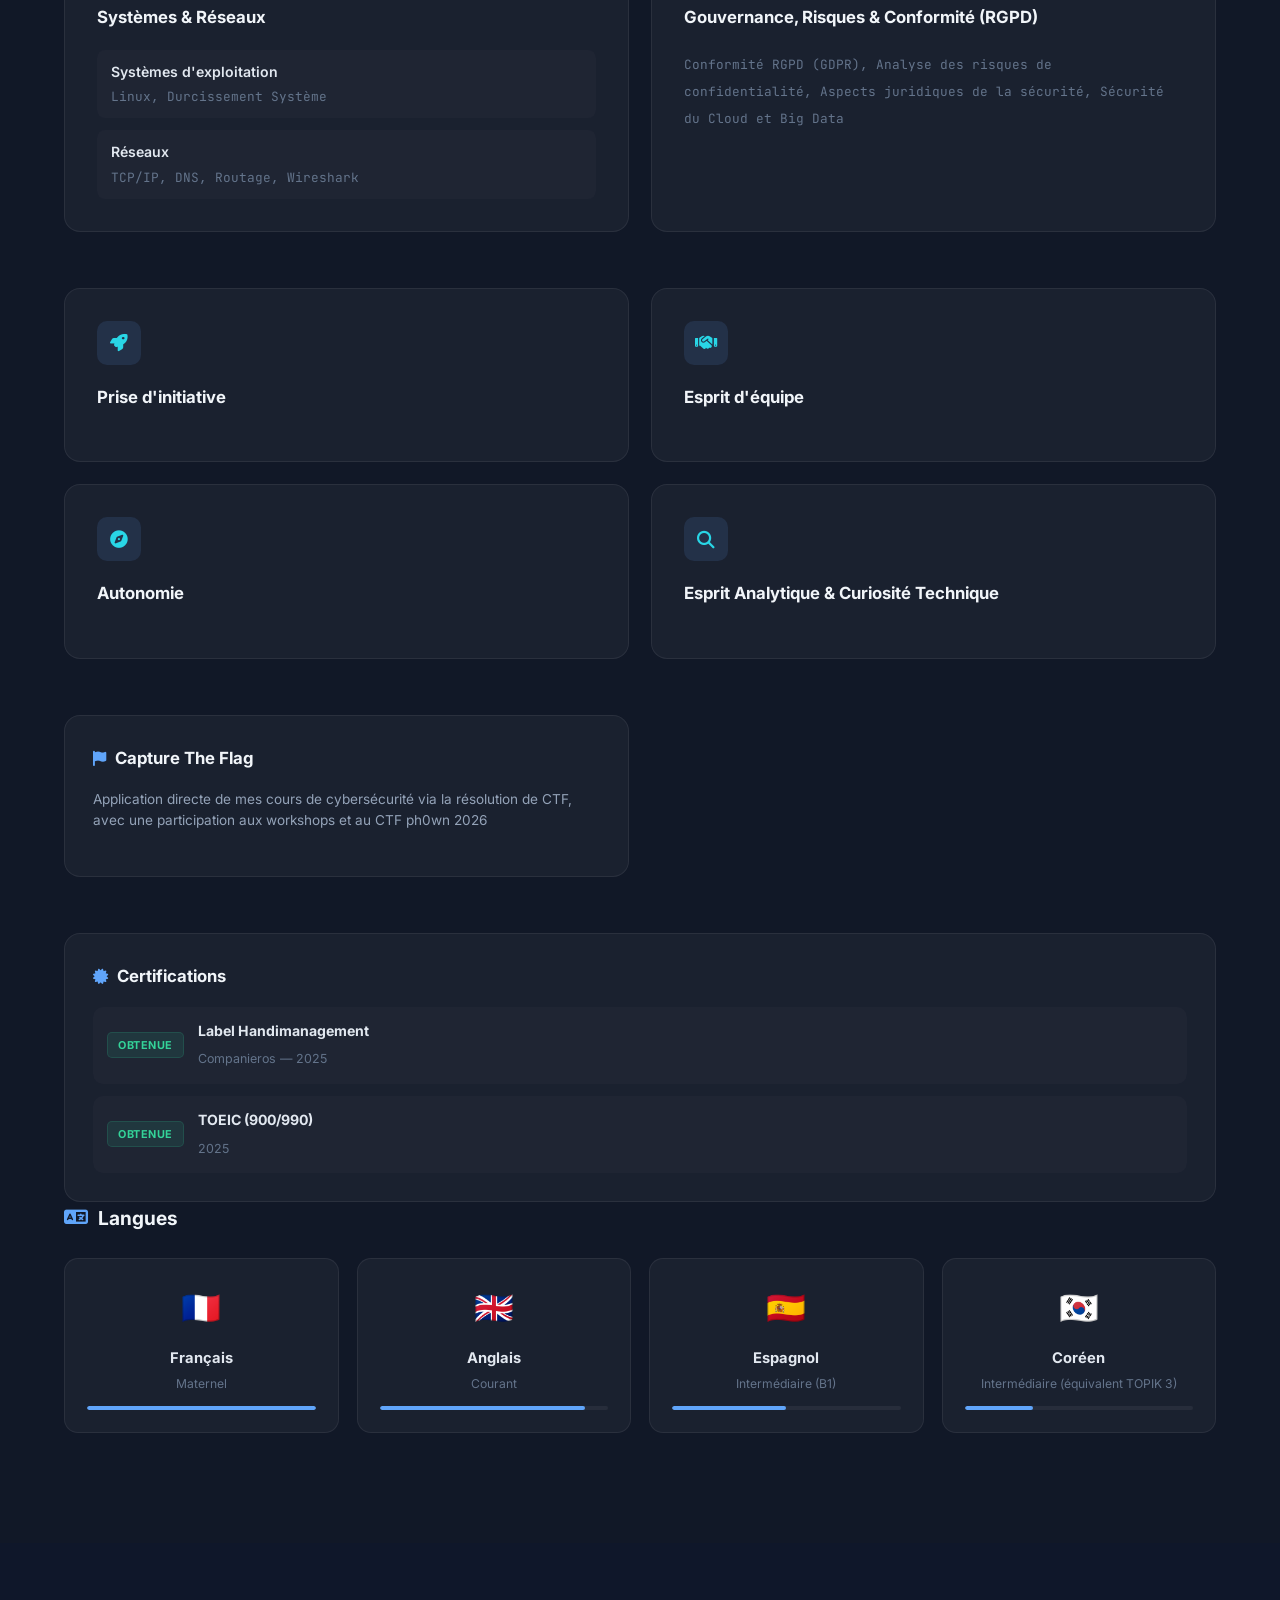
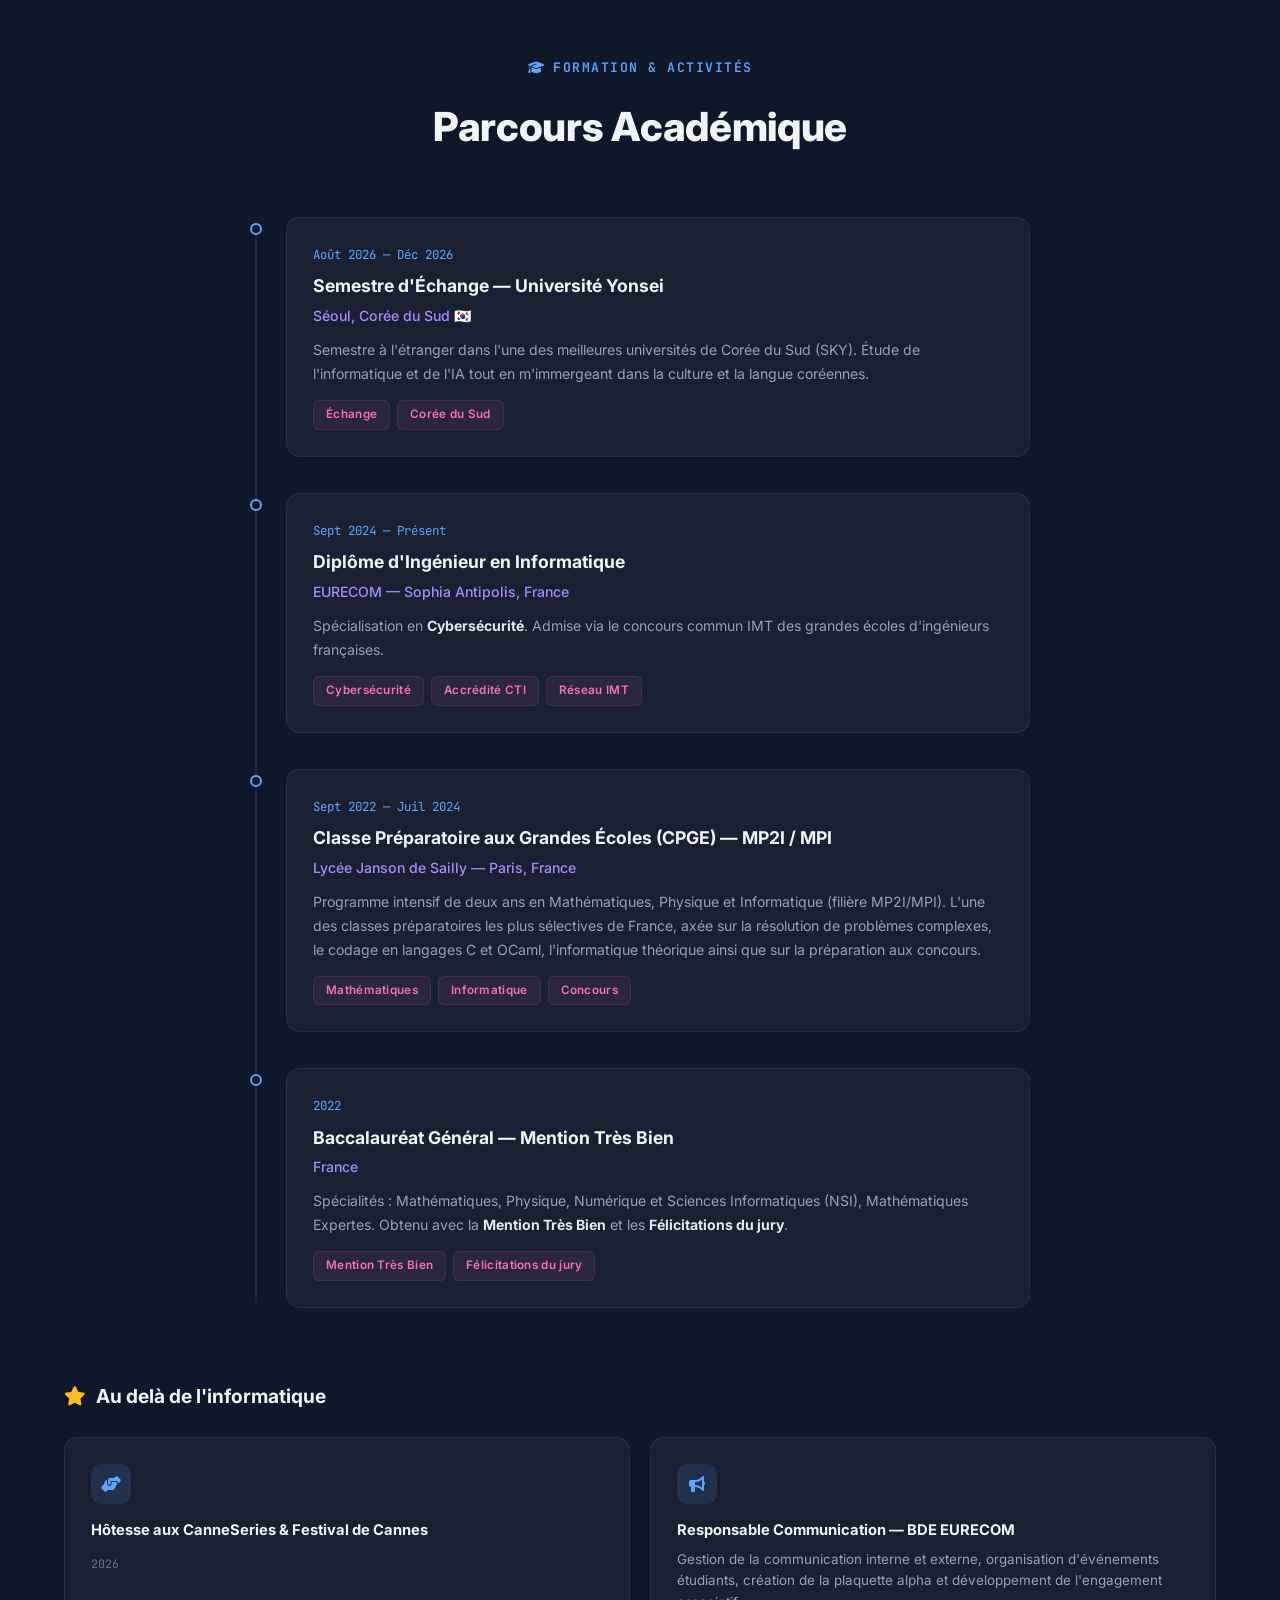
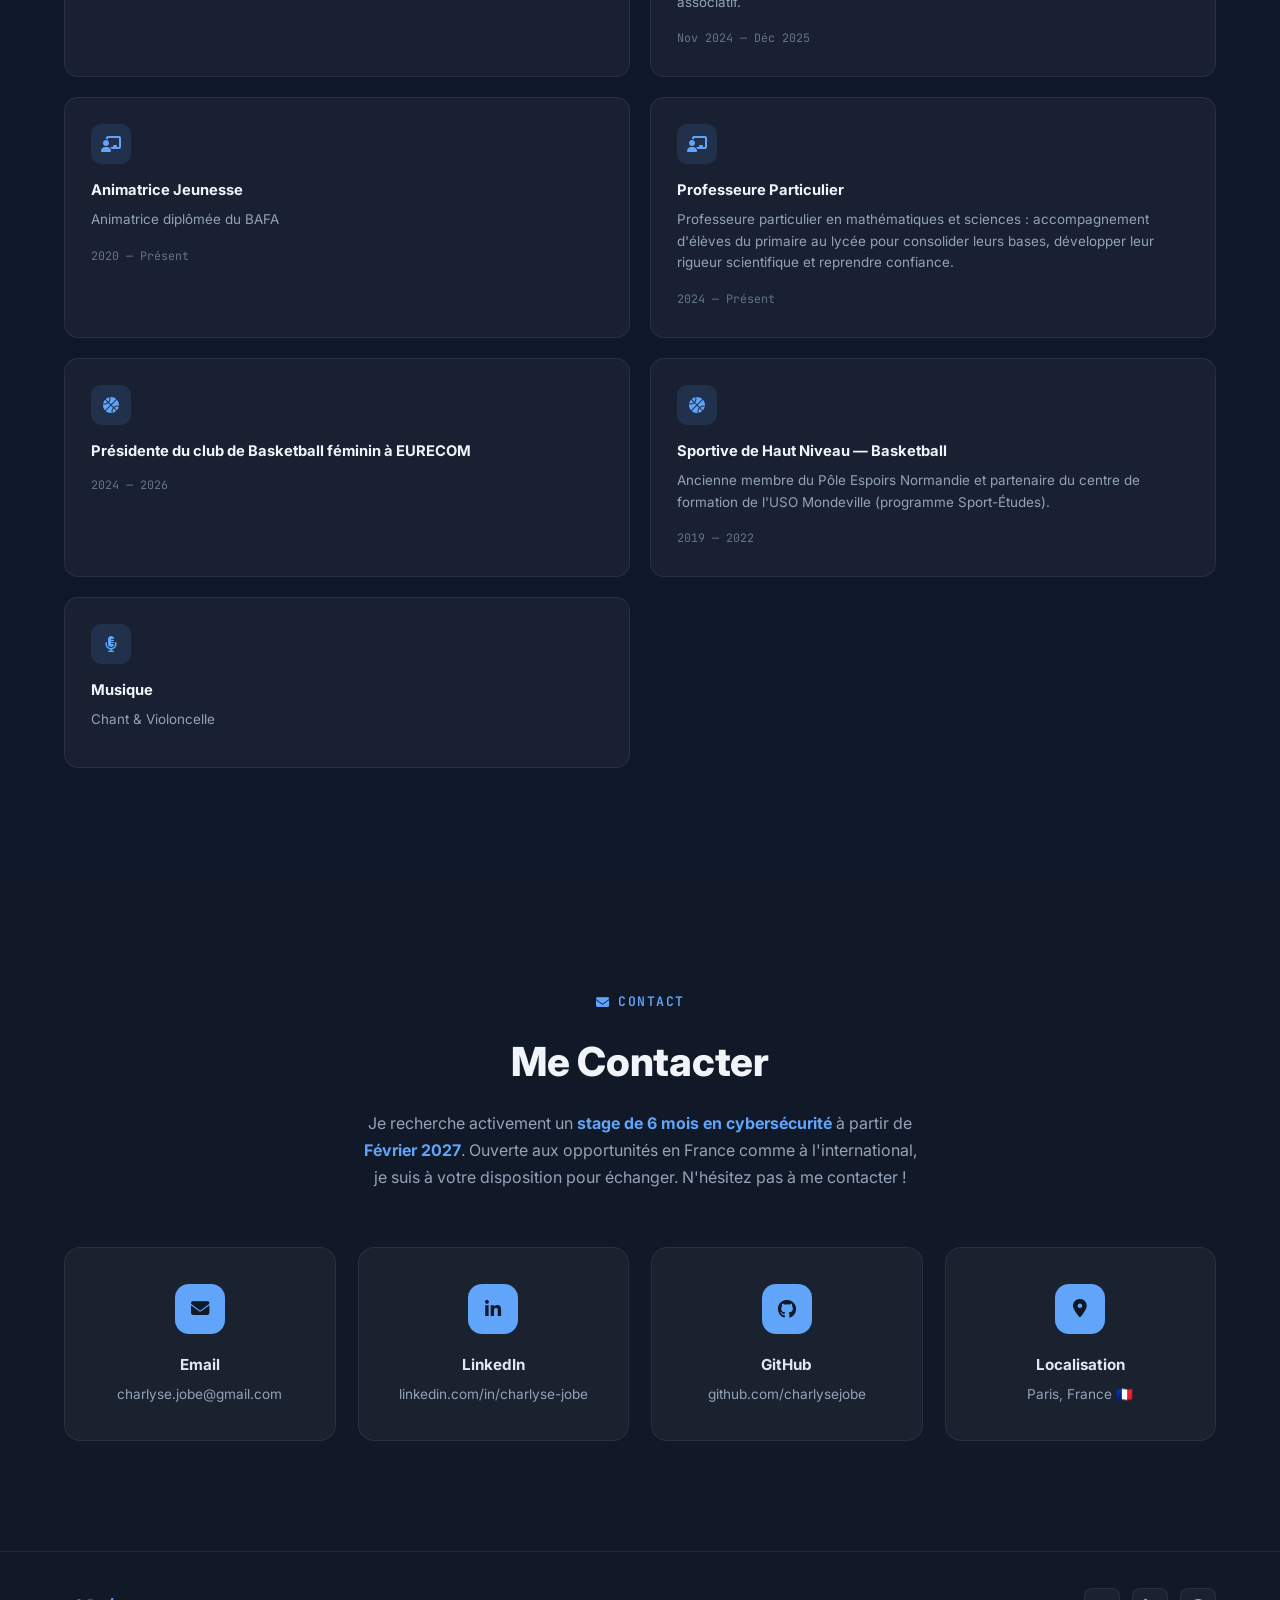
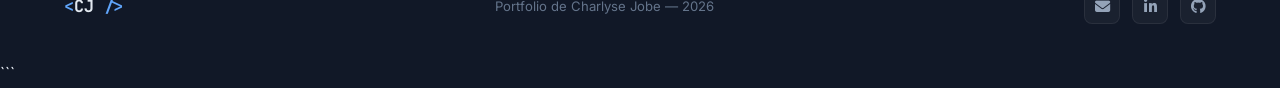
==== commit d1275c72: "Update Korean language proficiency description" ====
--- a/index.html
+++ b/index.html
@@ -142,7 +142,7 @@
     "Français 🇫🇷 (Maternel)",
     "Anglais 🇬🇧 (Courant)",
     "Espagnol 🇪🇸 (Intermédiaire)",
-    "Coréen 🇰🇷 (Débutant A2)"
+    "Coréen 🇰🇷 (Intermediaire - équivalent TOPIK 3)"
   ],
   "intérêts": [
     "Analyse de Malware",
@@ -402,7 +402,7 @@
                     <div class="language-card" data-reveal>
                         <span class="language-flag">🇰🇷</span>
                         <span class="language-name">Coréen</span>
-                        <span class="language-level">Débutant (A2)</span>
+                        <span class="language-level">Intermédiaire (équivalent TOPIK 3)</span>
                         <div class="language-bar"><div class="language-fill" style="--fill-width: 30%"></div></div>
                     </div>
                 </div>
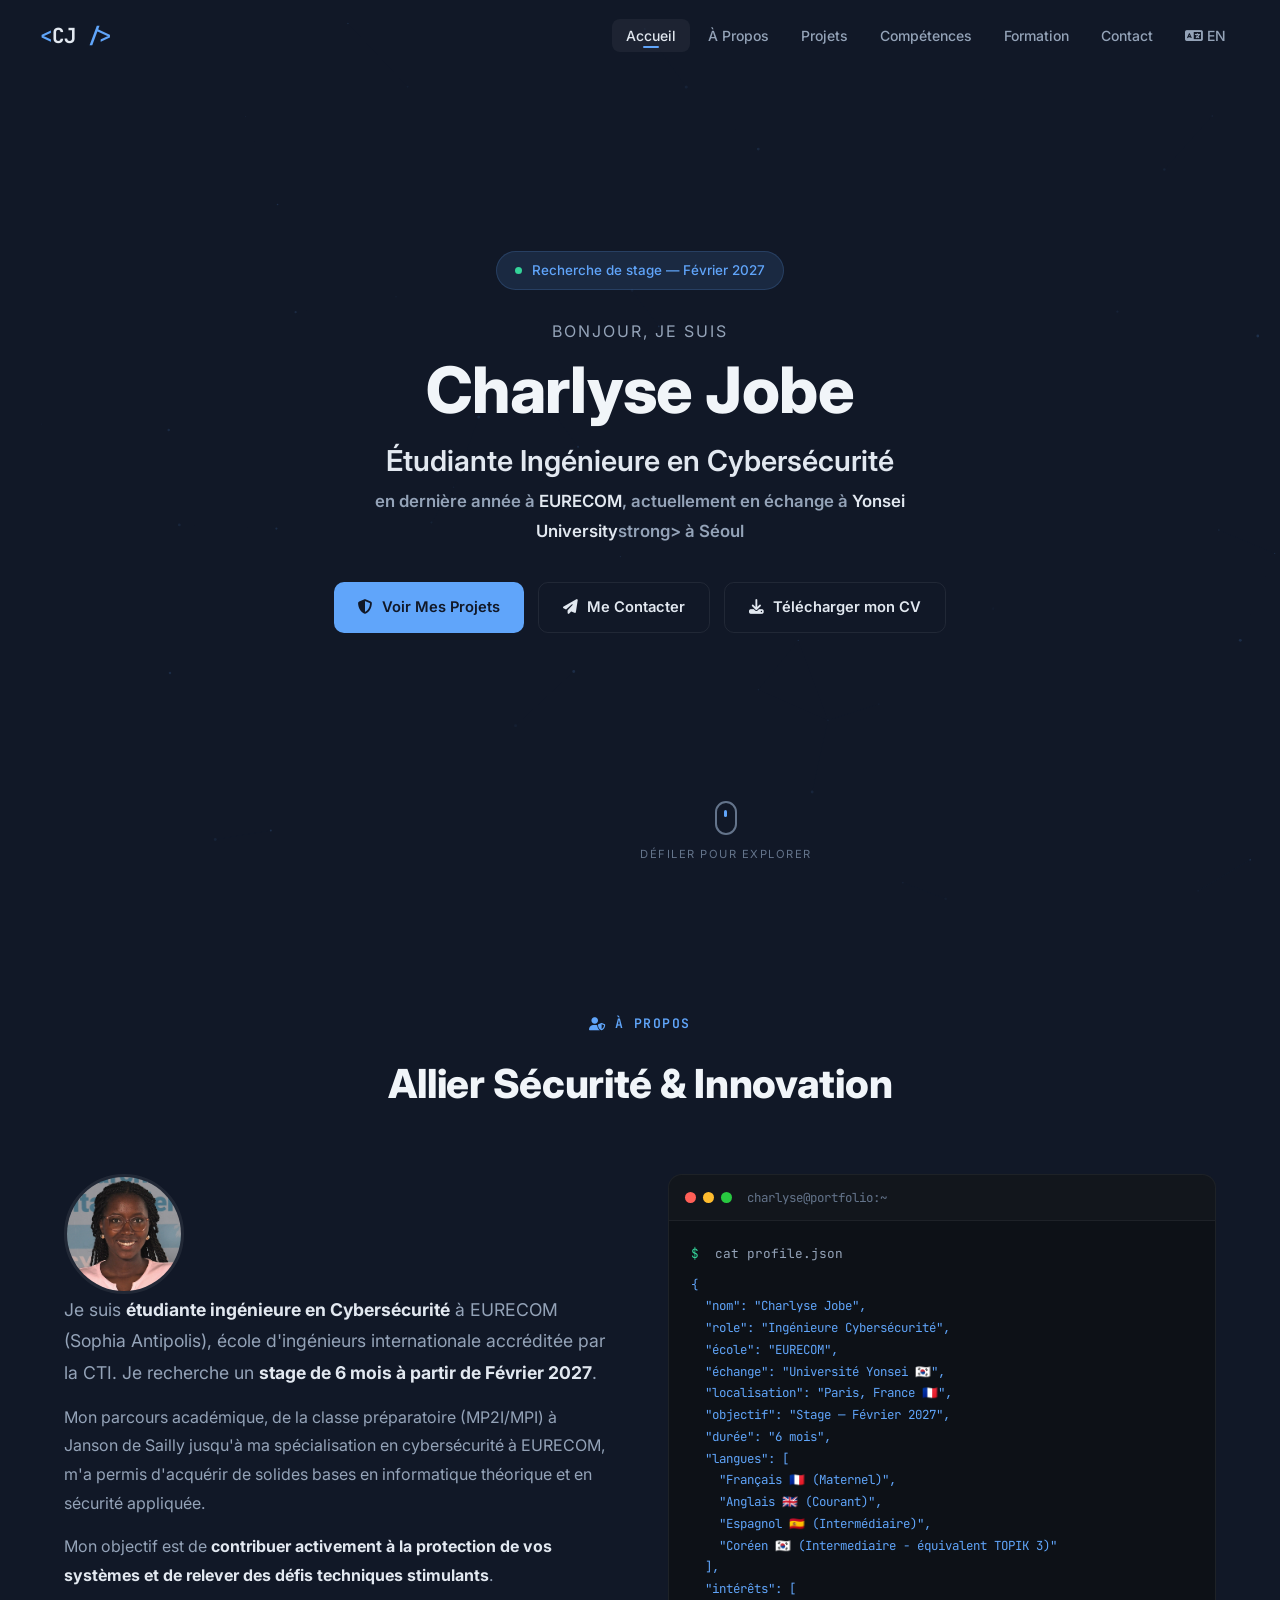
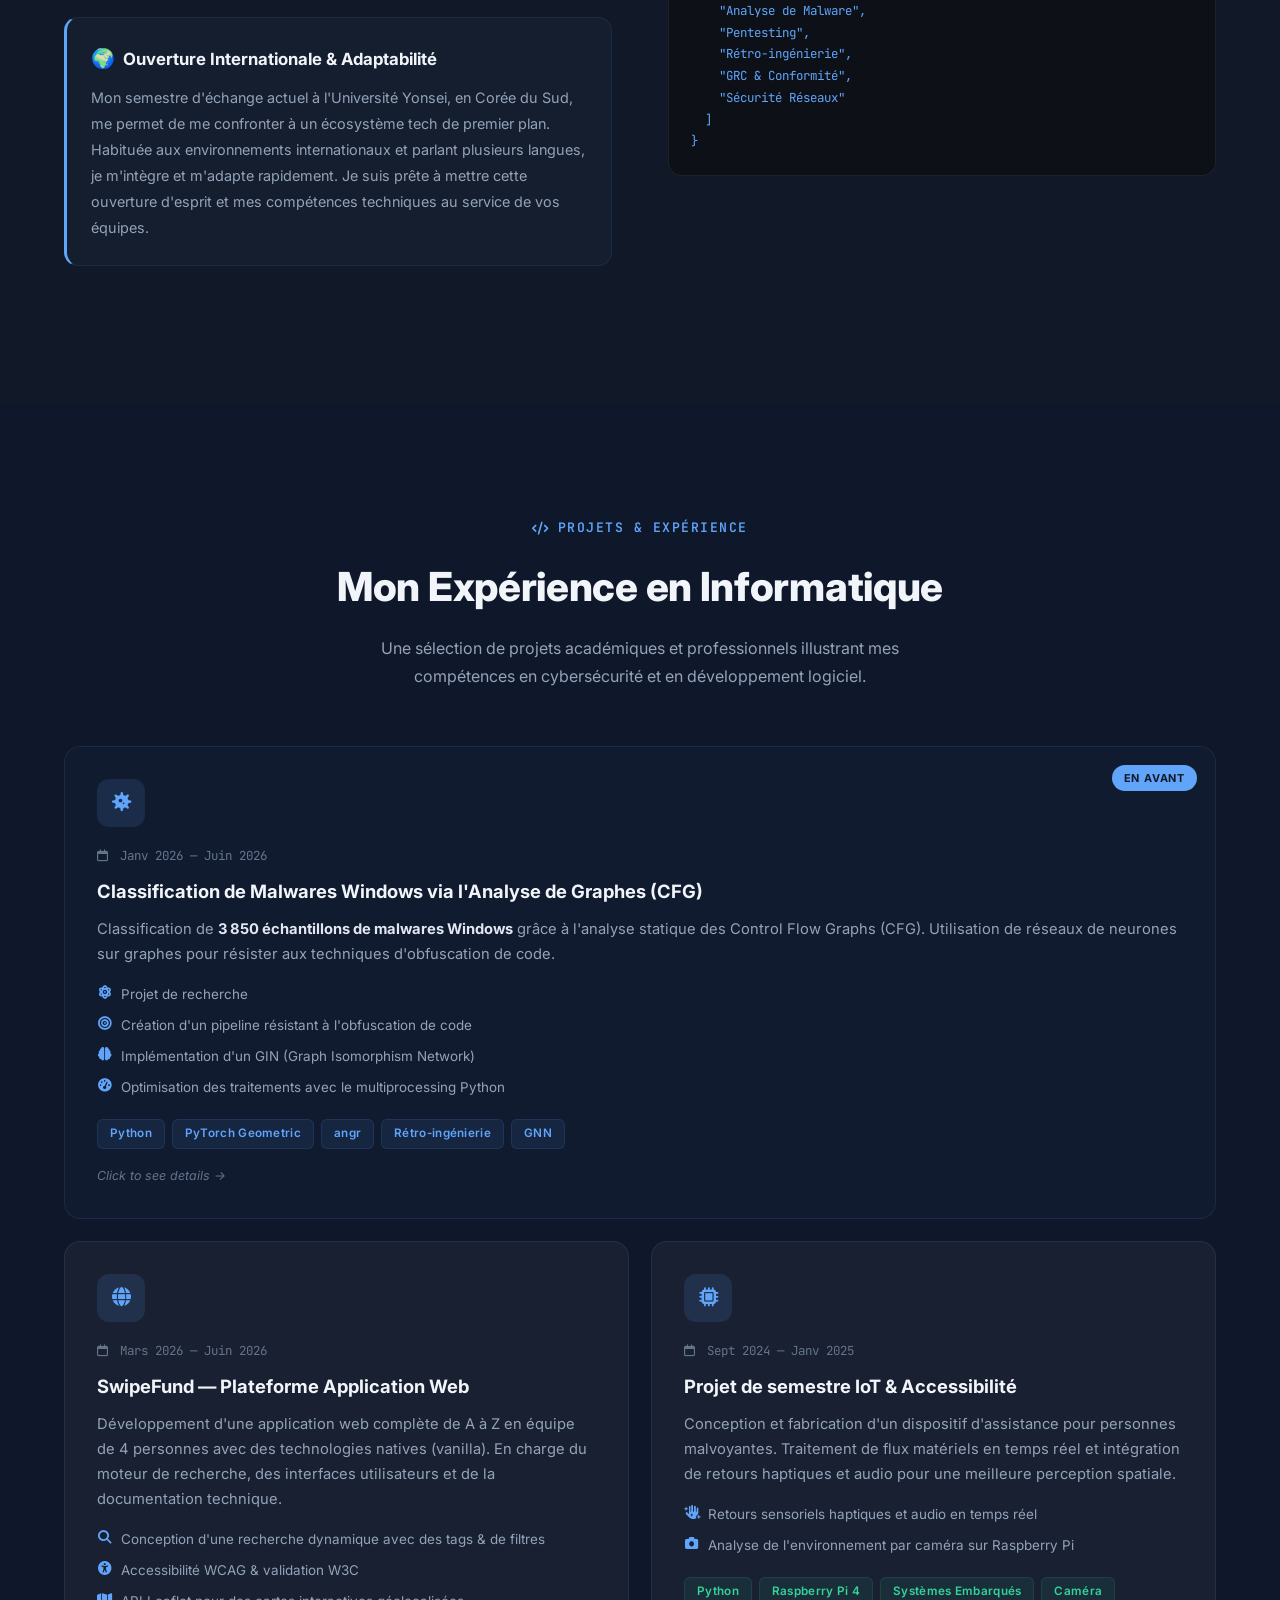
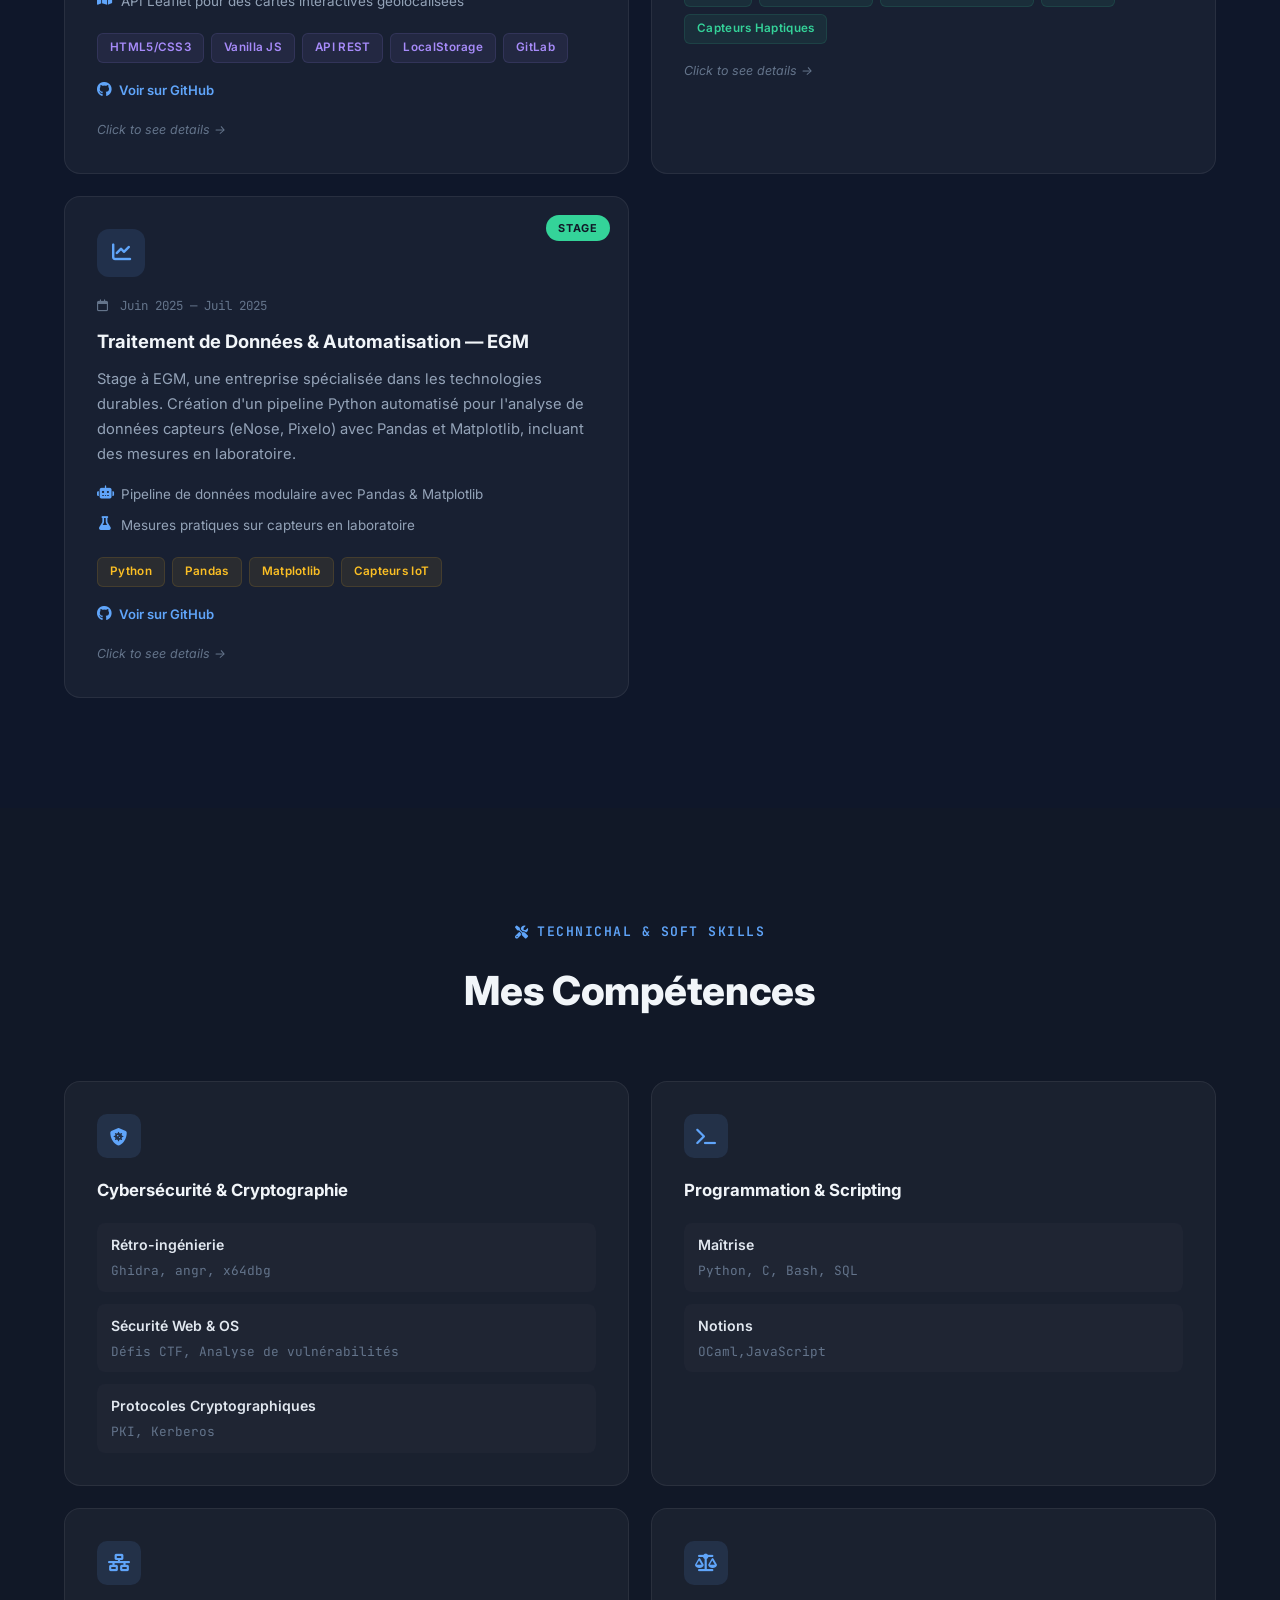
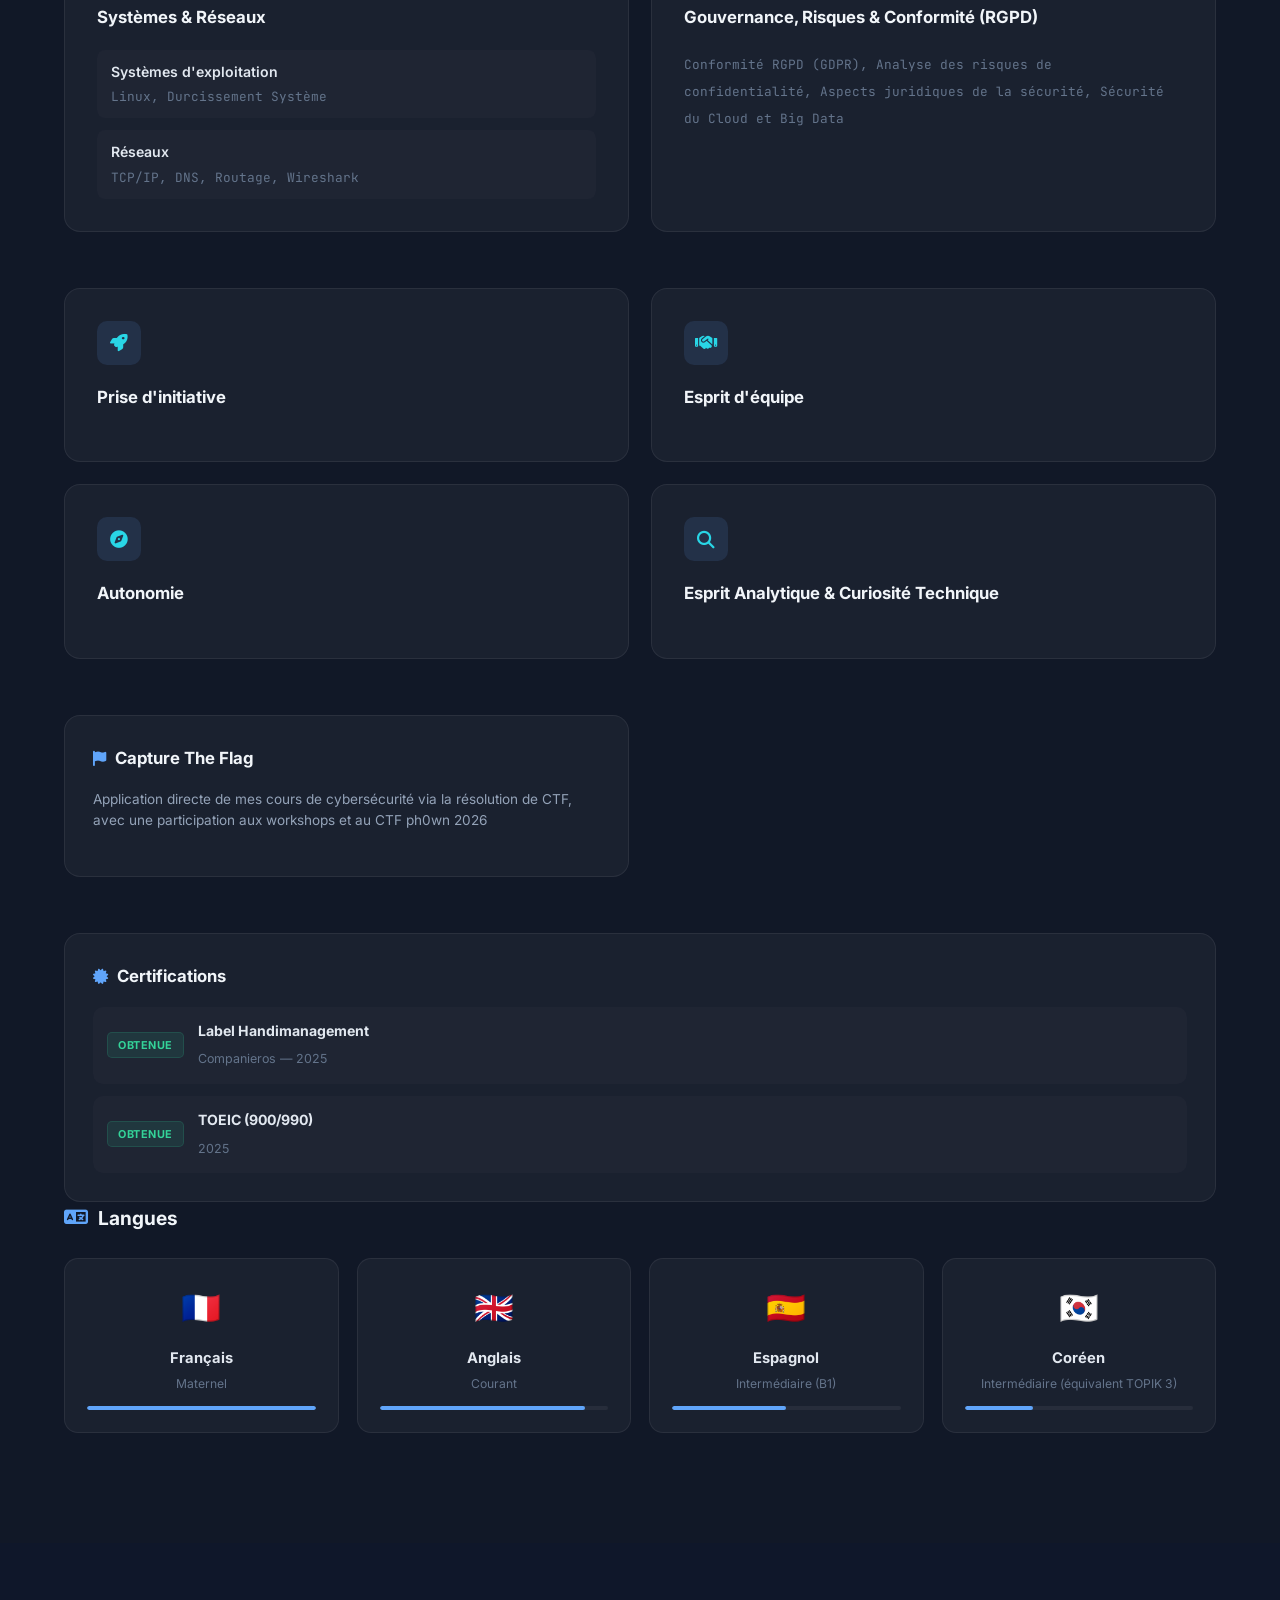
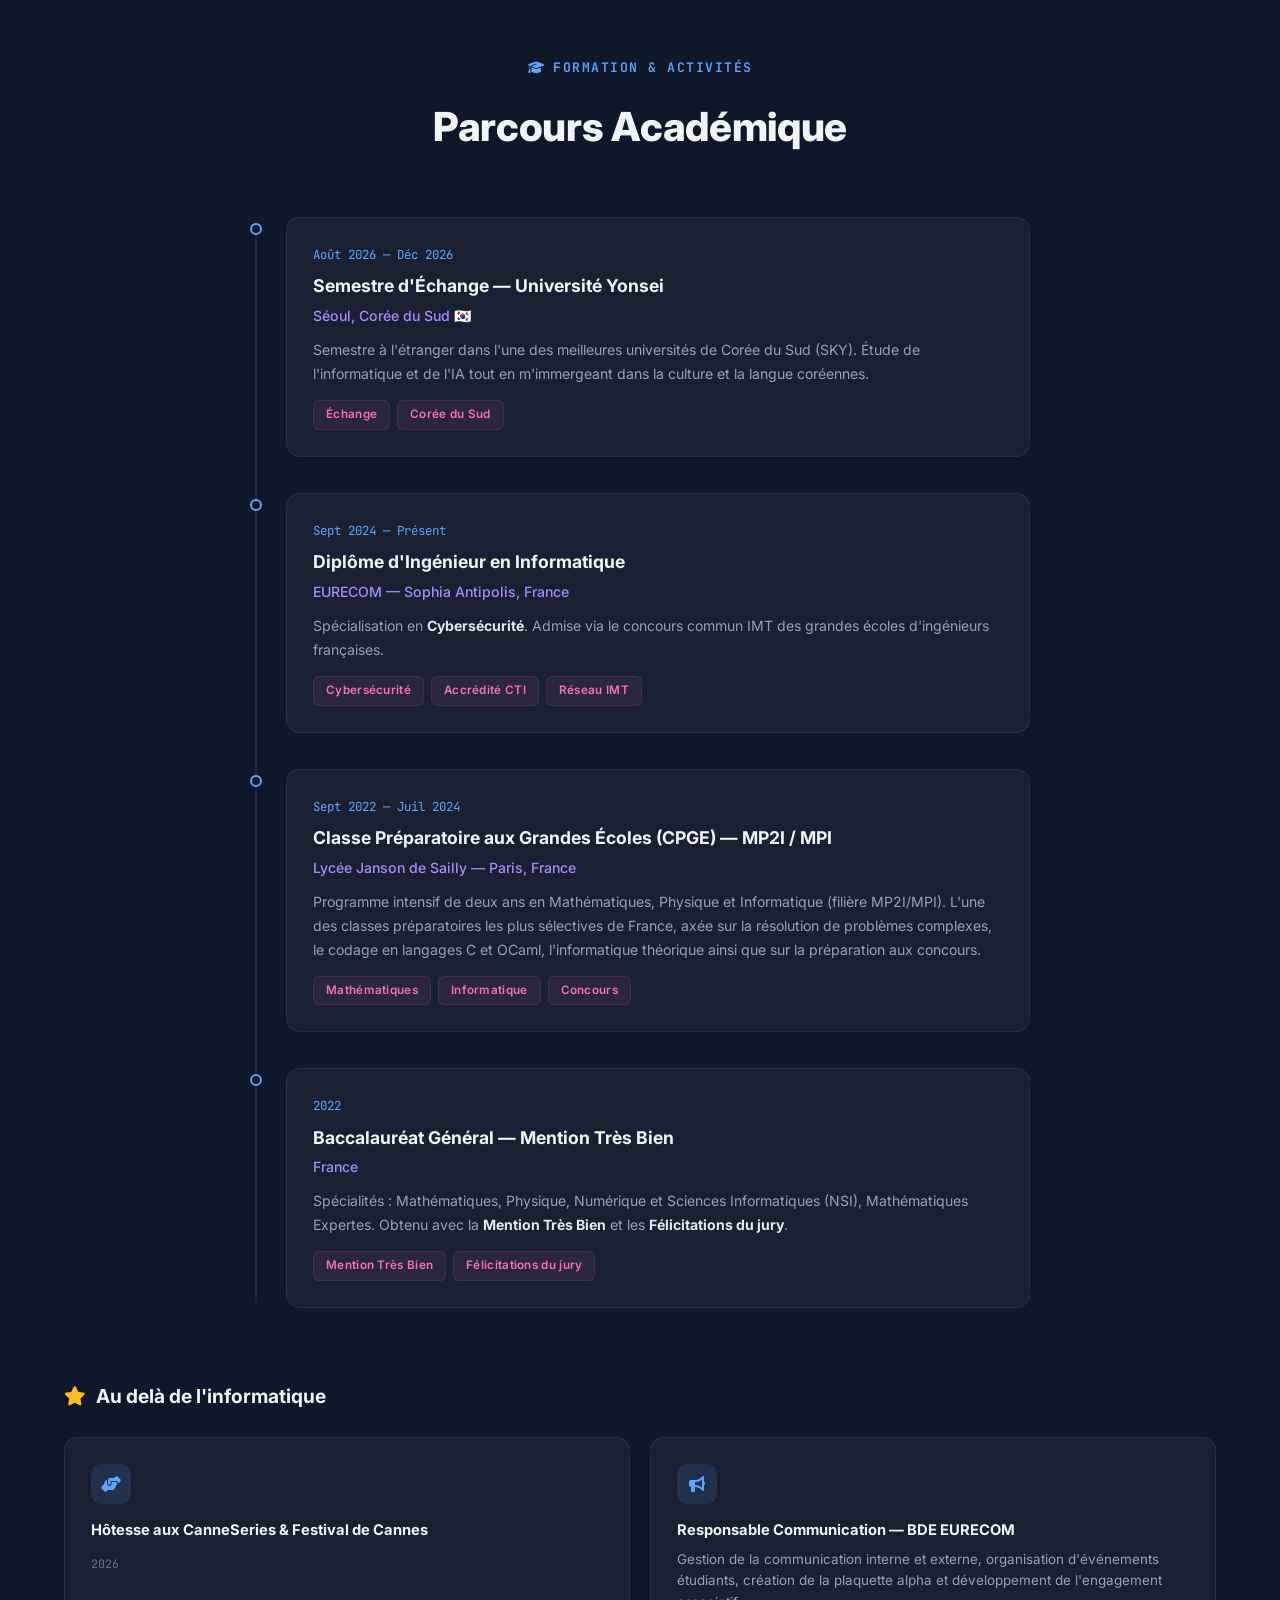
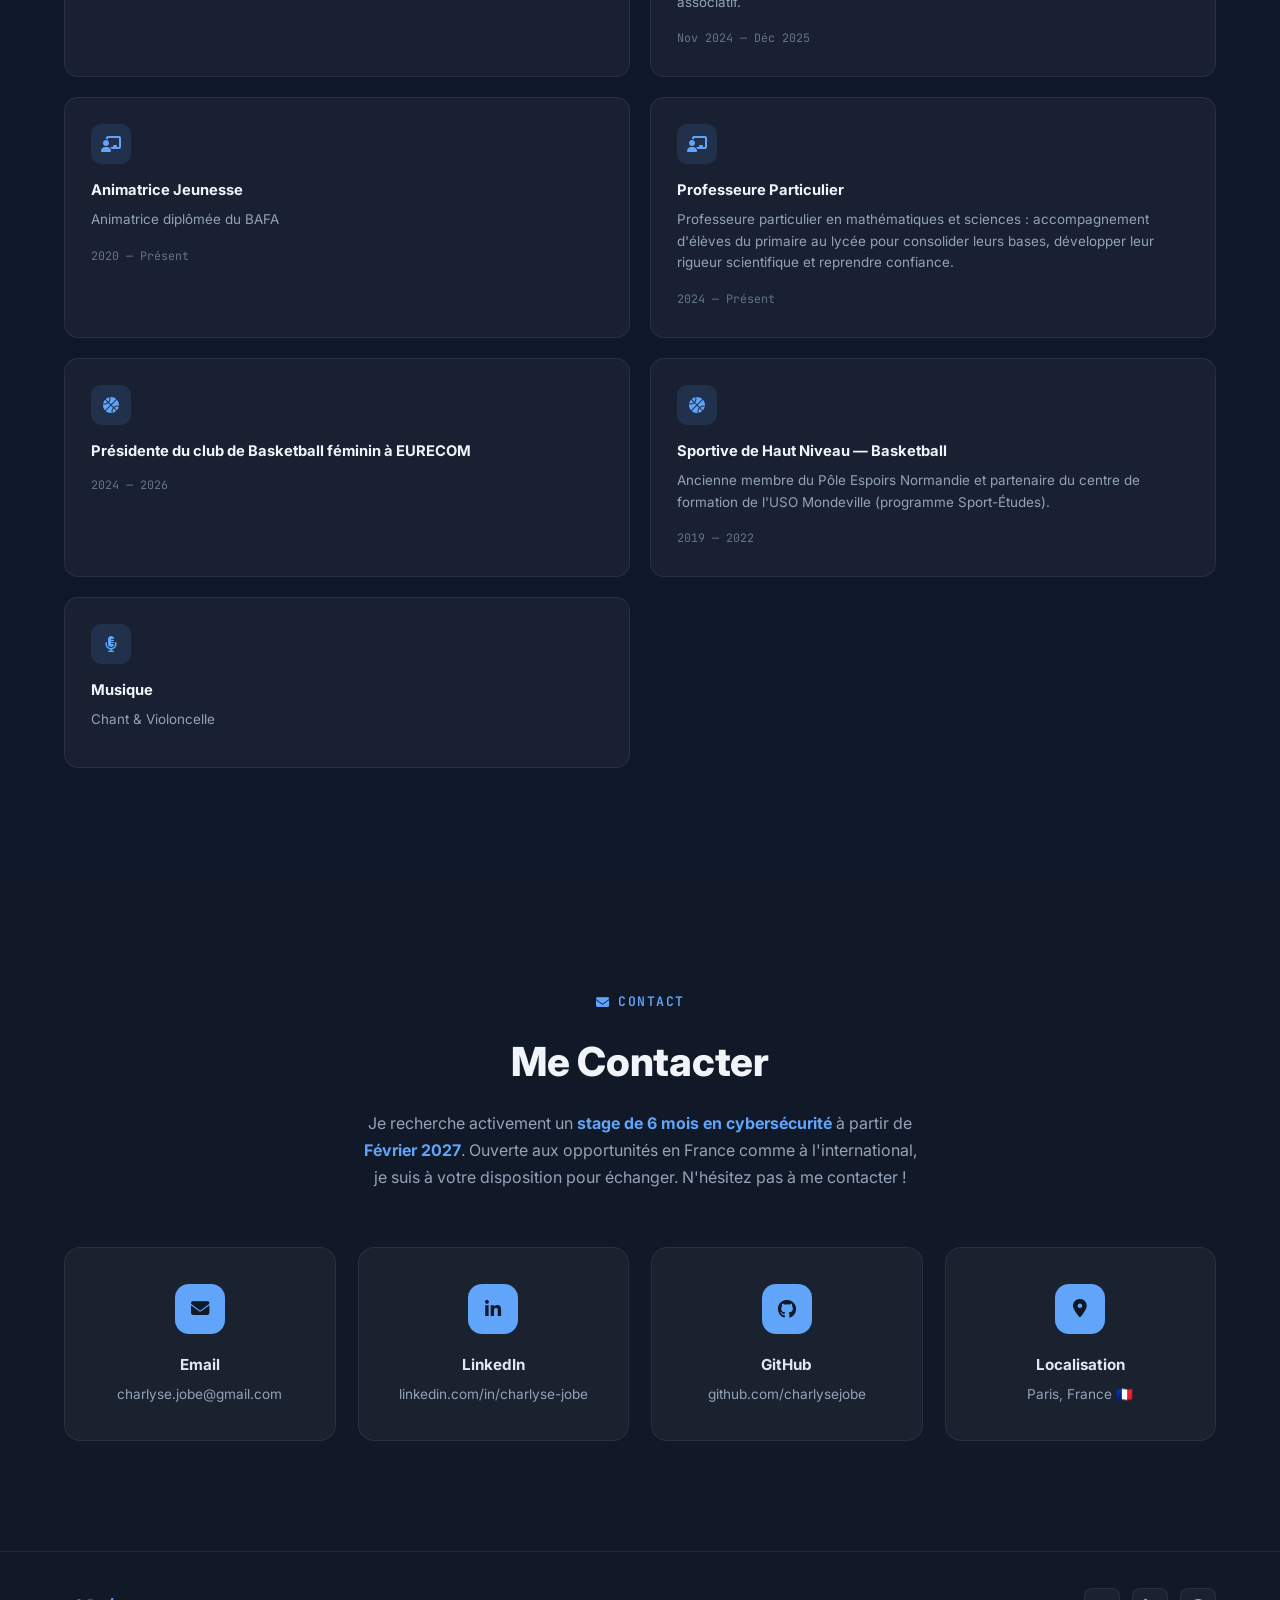
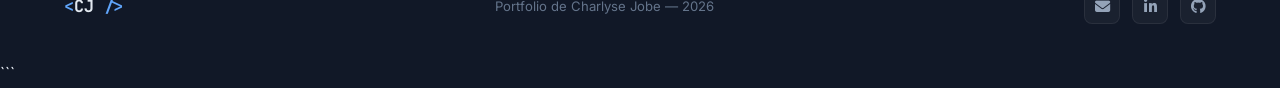
==== commit 20090fa2: "Fix download link for CV in index.html" ====
--- a/index.html
+++ b/index.html
@@ -73,7 +73,7 @@
                     <i class="fas fa-paper-plane"></i>
                     Me Contacter
                 </a>
-                <a href="./CV_Charlyse_JOBE_Portfolio_FR.pdf" target="_blank" class="btn btn-outline" download>
+                <a href="./CV_Charlyse_JOBE_Portfolio_FR.pdf" target="_blank" class="btn btn-outline">
                     <i class="fas fa-download"></i>
                     Télécharger mon CV
                 </a>
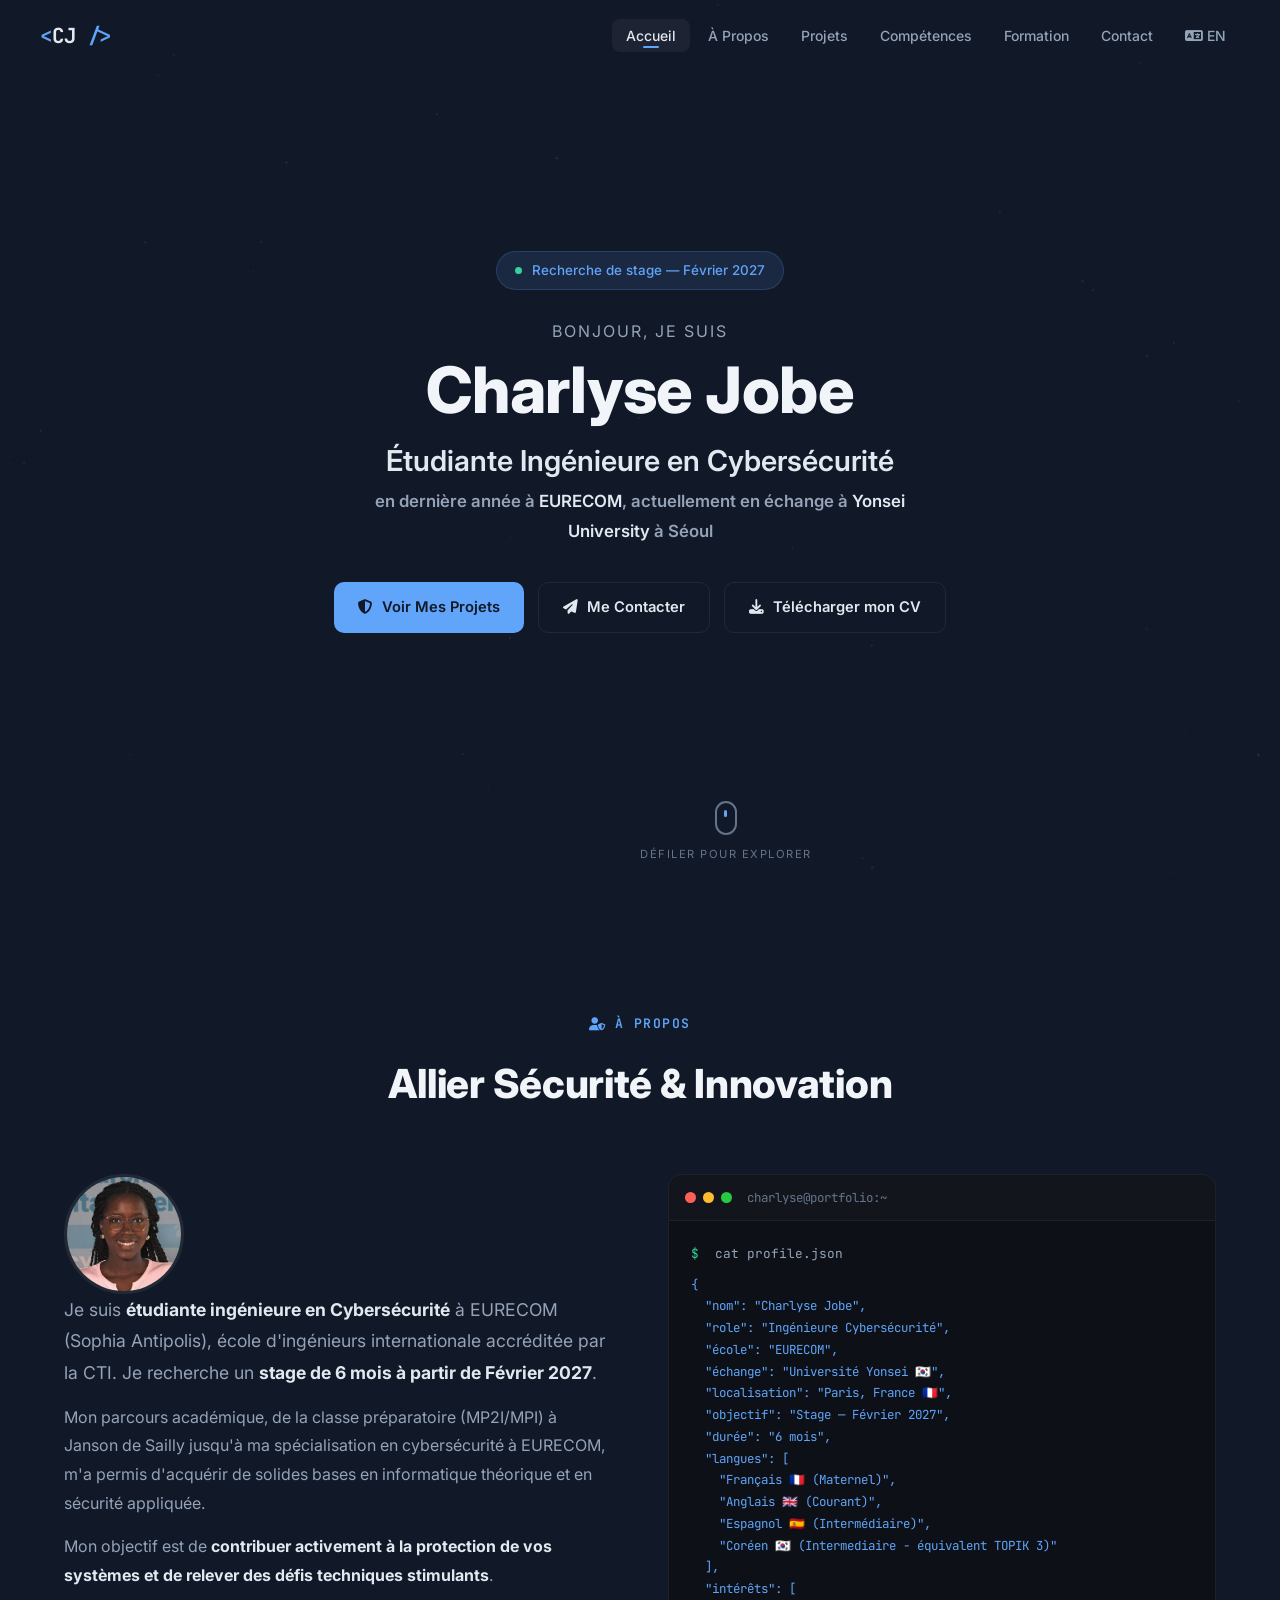
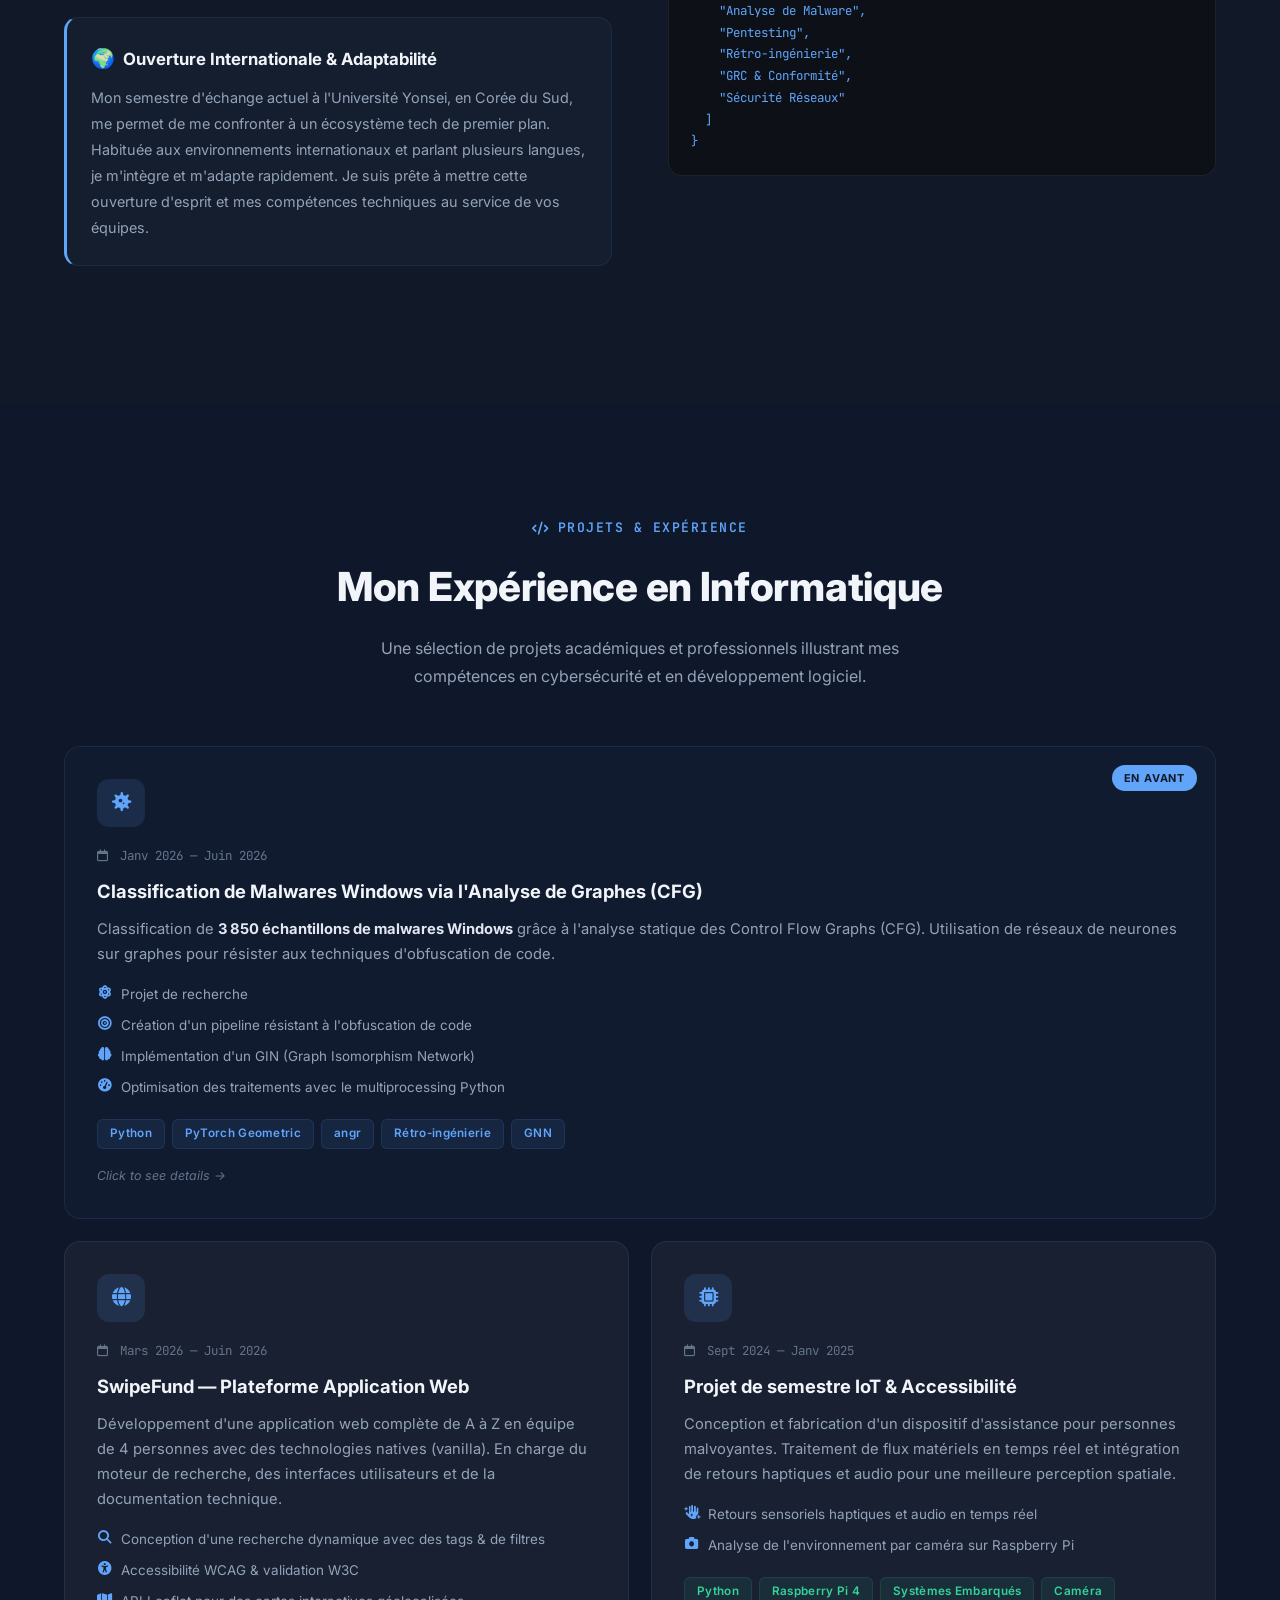
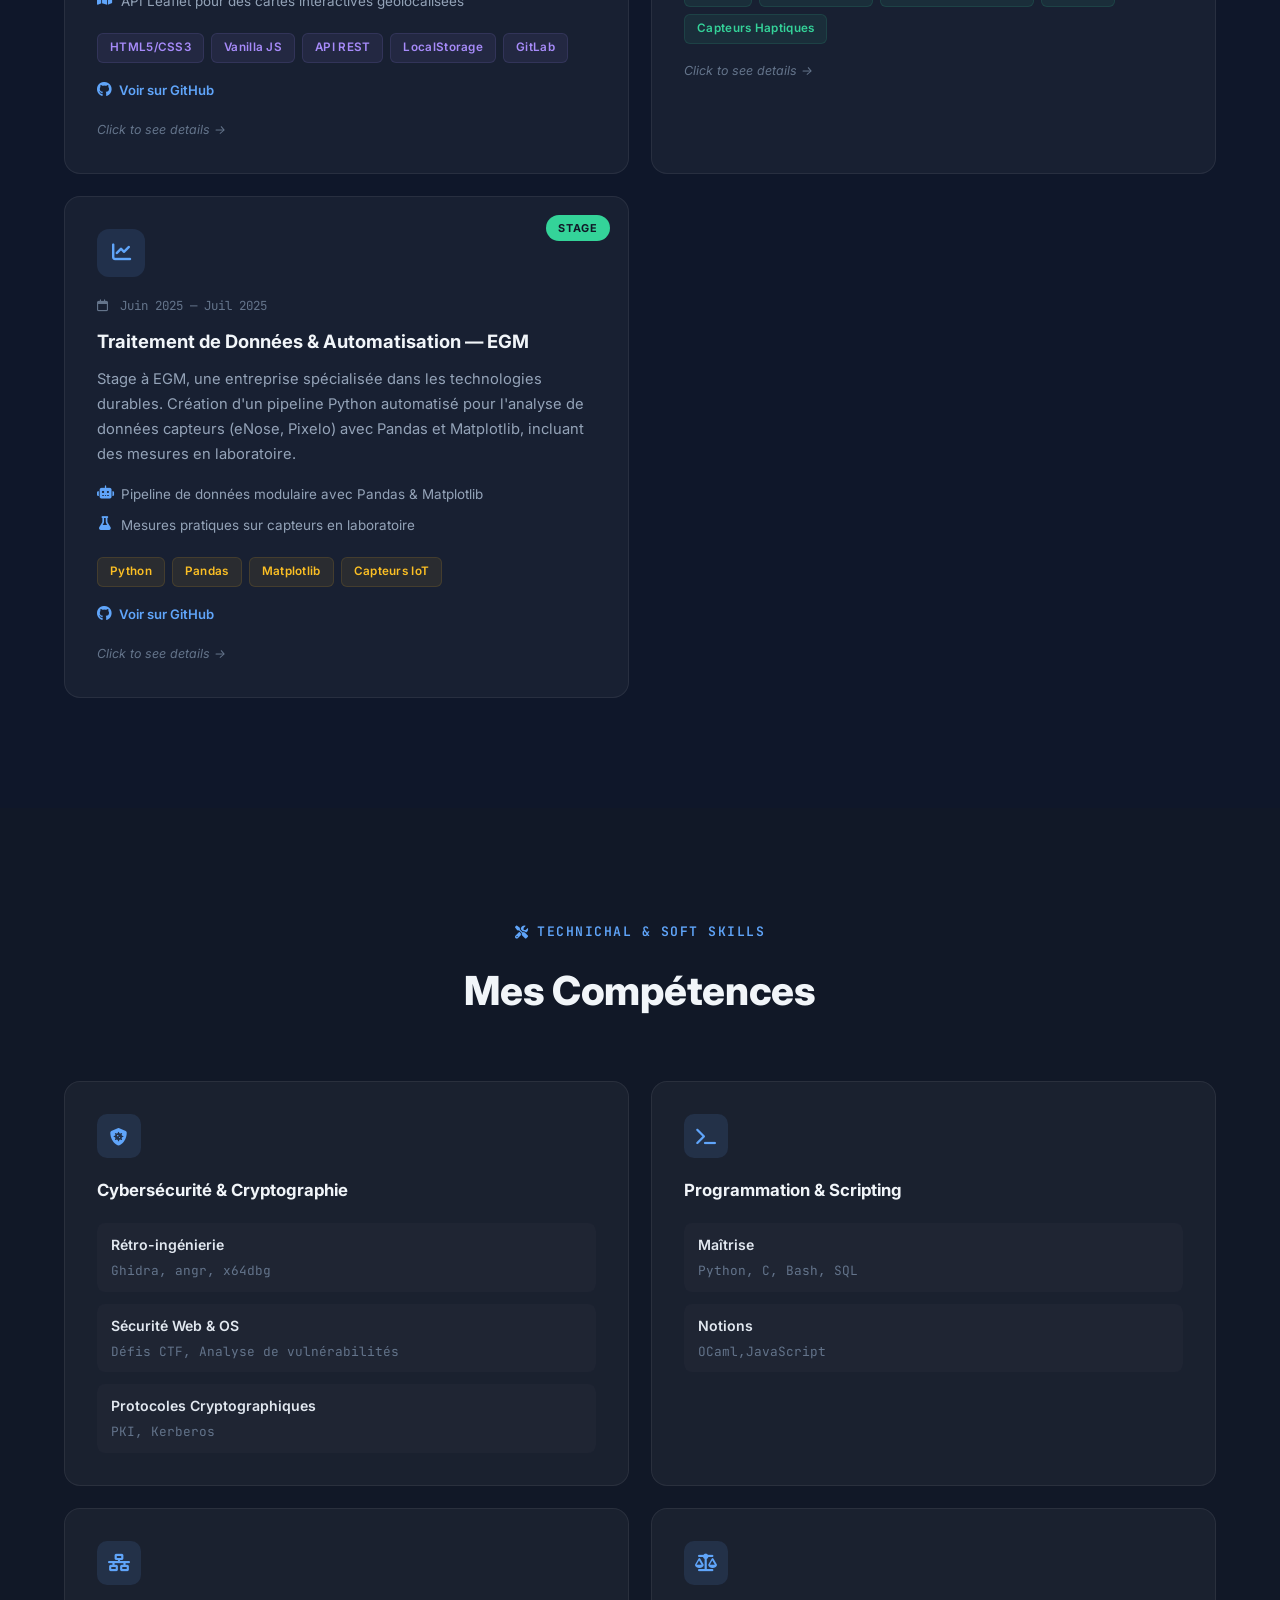
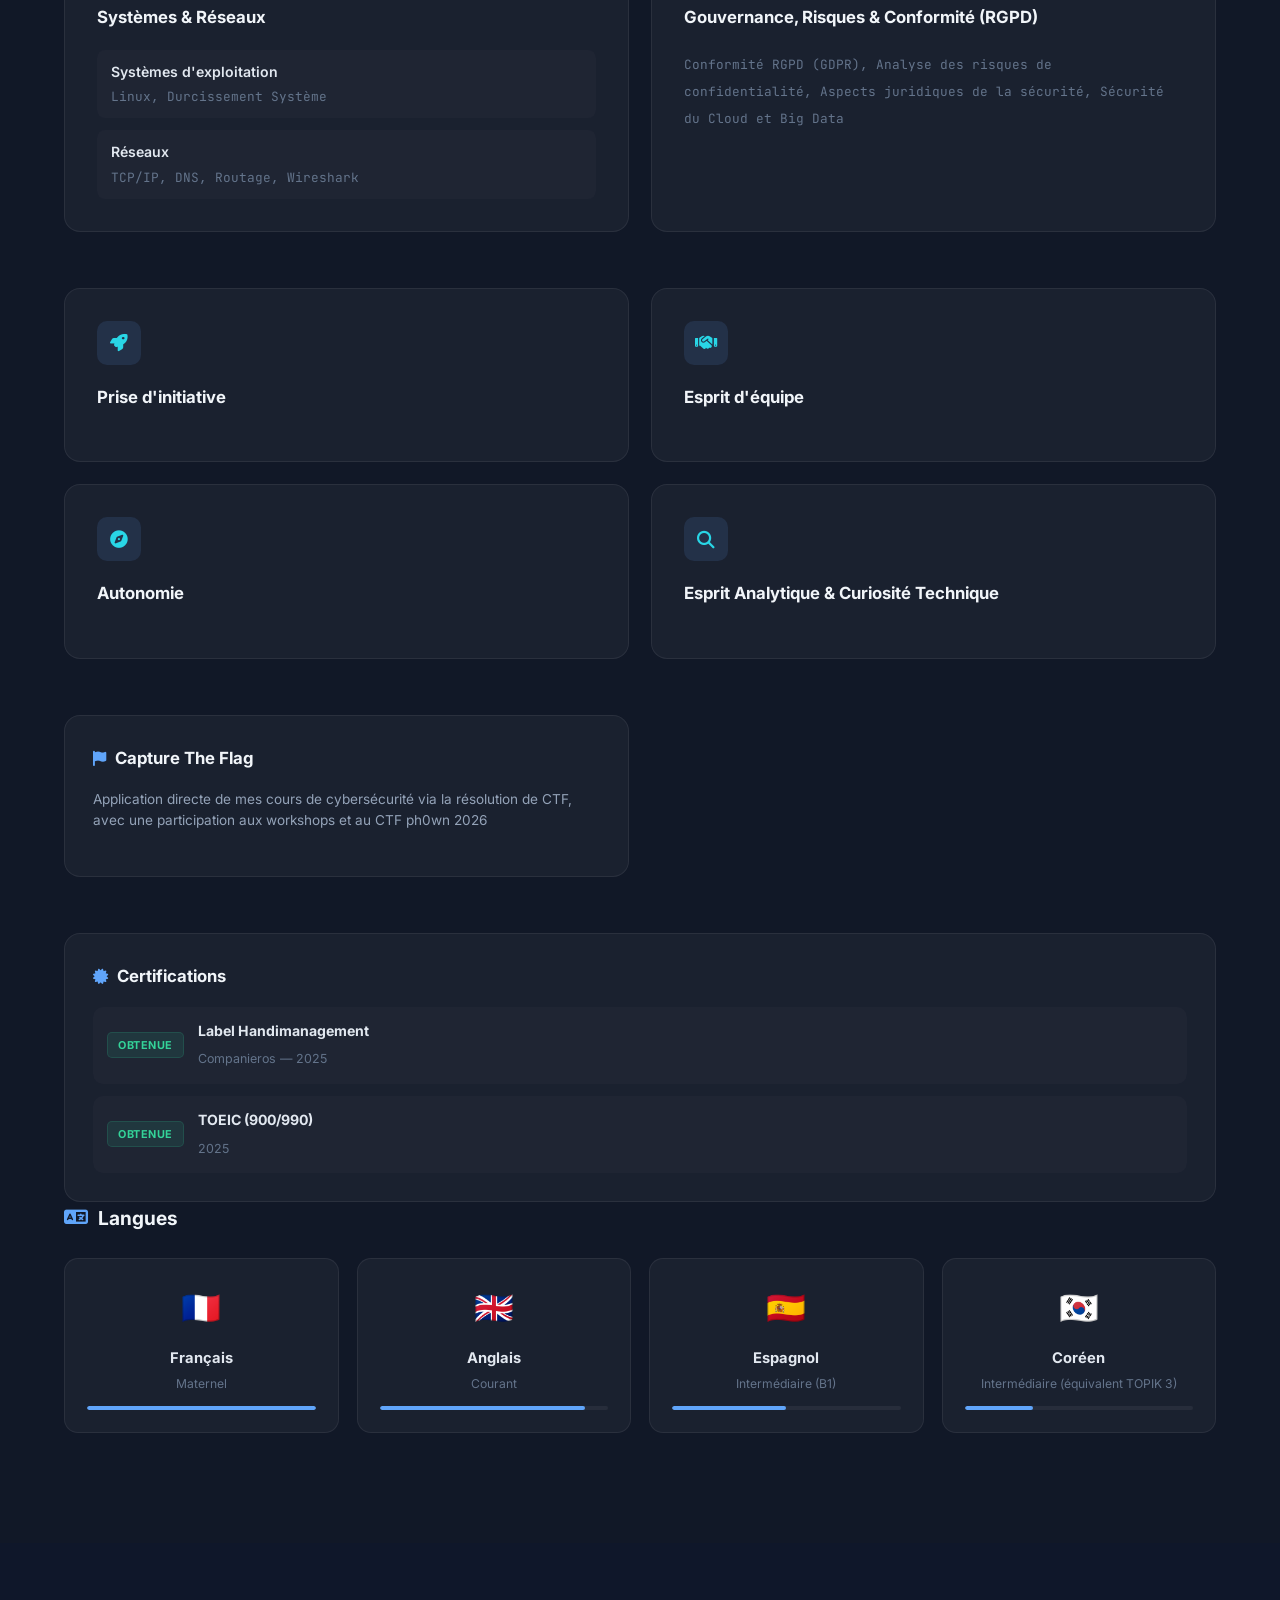
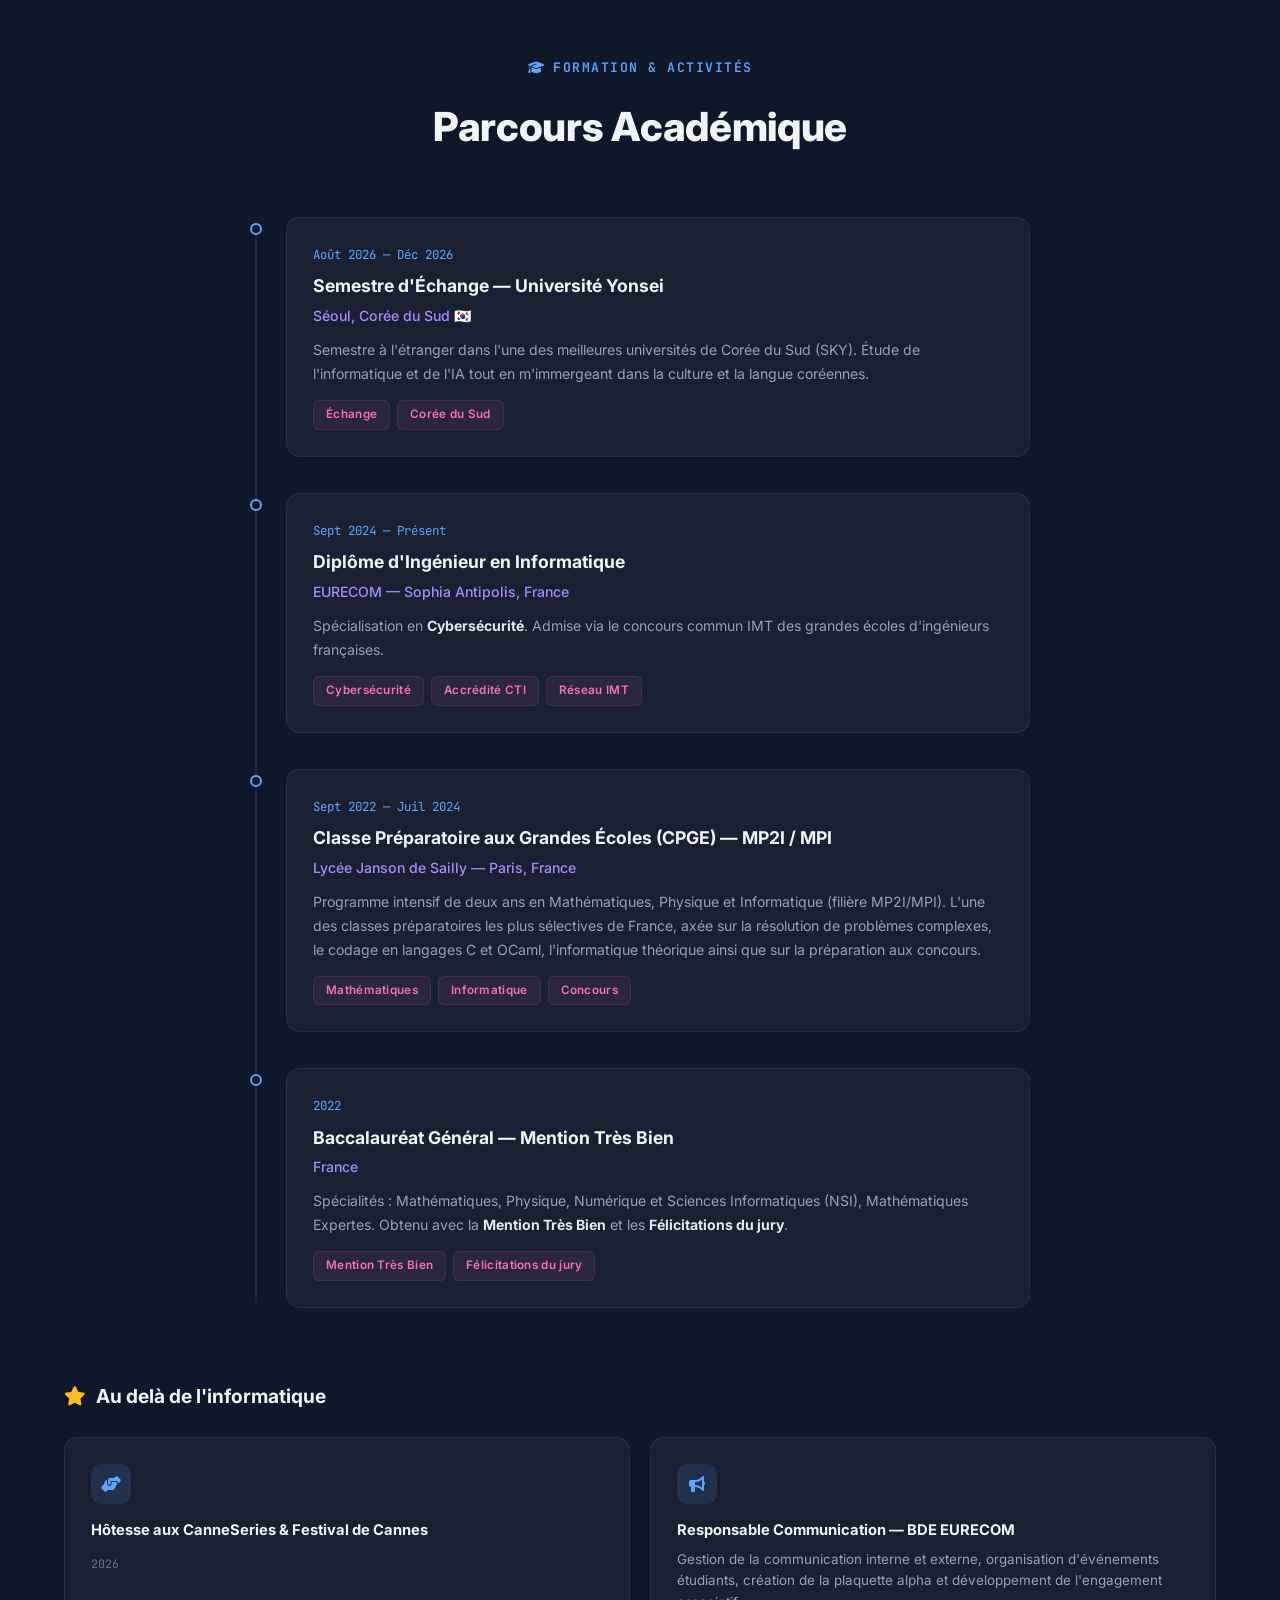
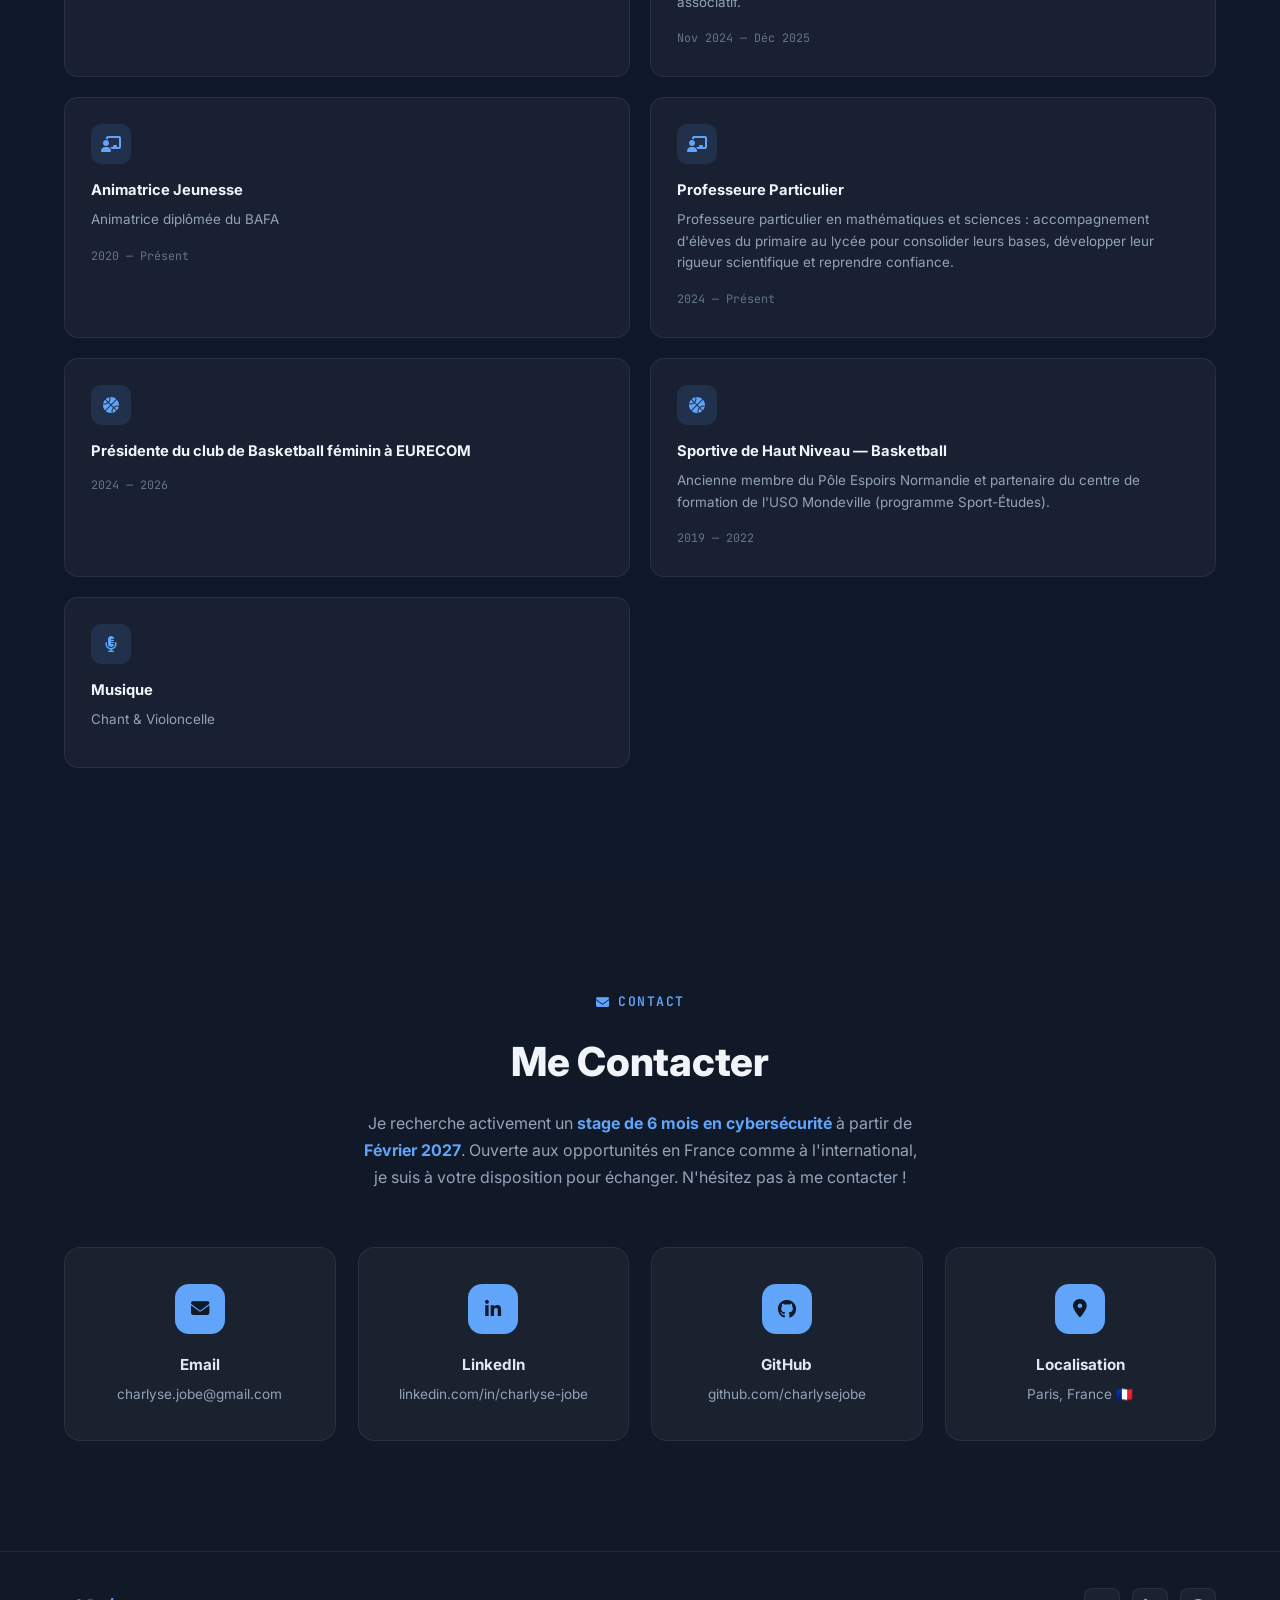
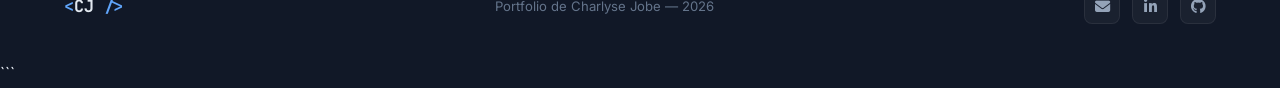
==== commit c518617d: "Fix typo in hero description text" ====
--- a/index.html
+++ b/index.html
@@ -60,7 +60,7 @@
                 <span class="hero-title-static">Étudiante Ingénieure en Cybersécurité</span>
                 <span class="hero-title-dynamic" id="typed-text"></span>
                 <p class="hero-description">
-                en dernière année à <strong>EURECOM</strong>, actuellement en échange à <strong>Yonsei University</strong>strong> à Séoul
+                en dernière année à <strong>EURECOM</strong>, actuellement en échange à <strong>Yonsei University</strong> à Séoul
                 </p>
             </div>
             
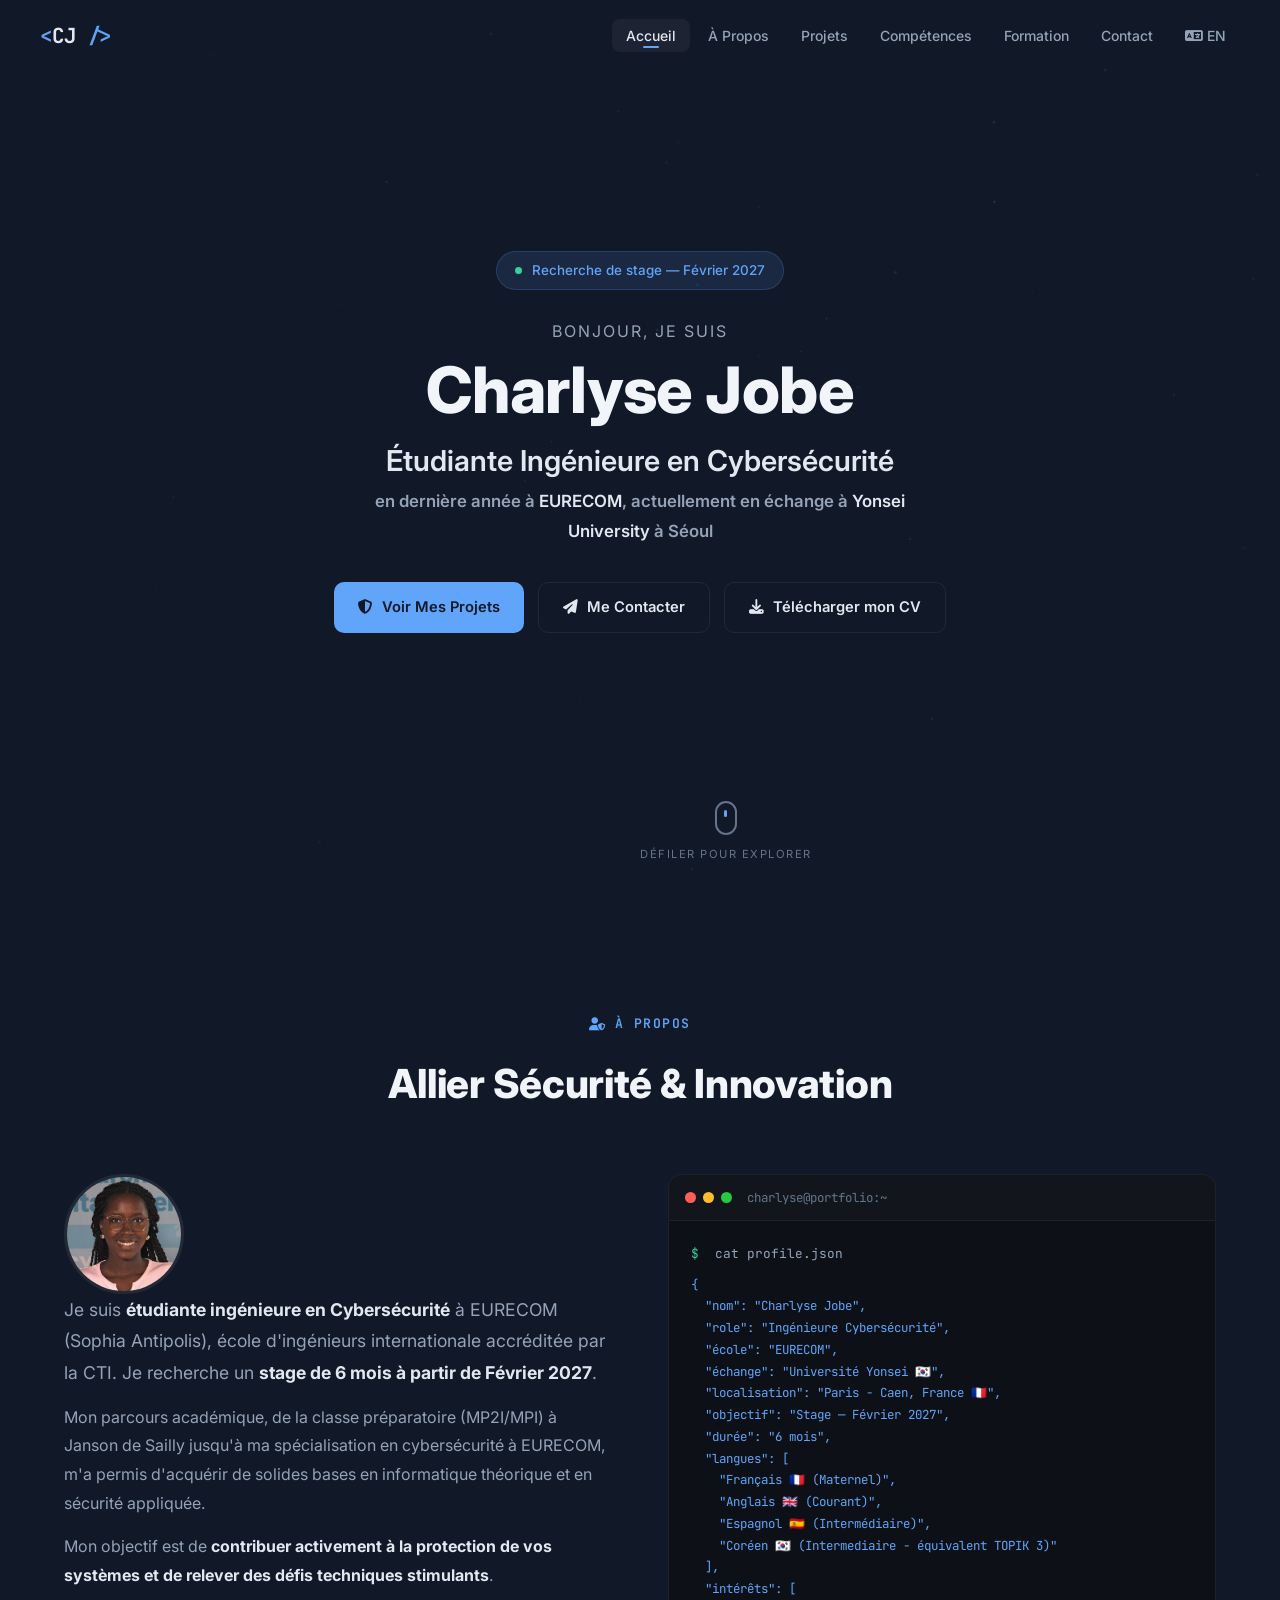
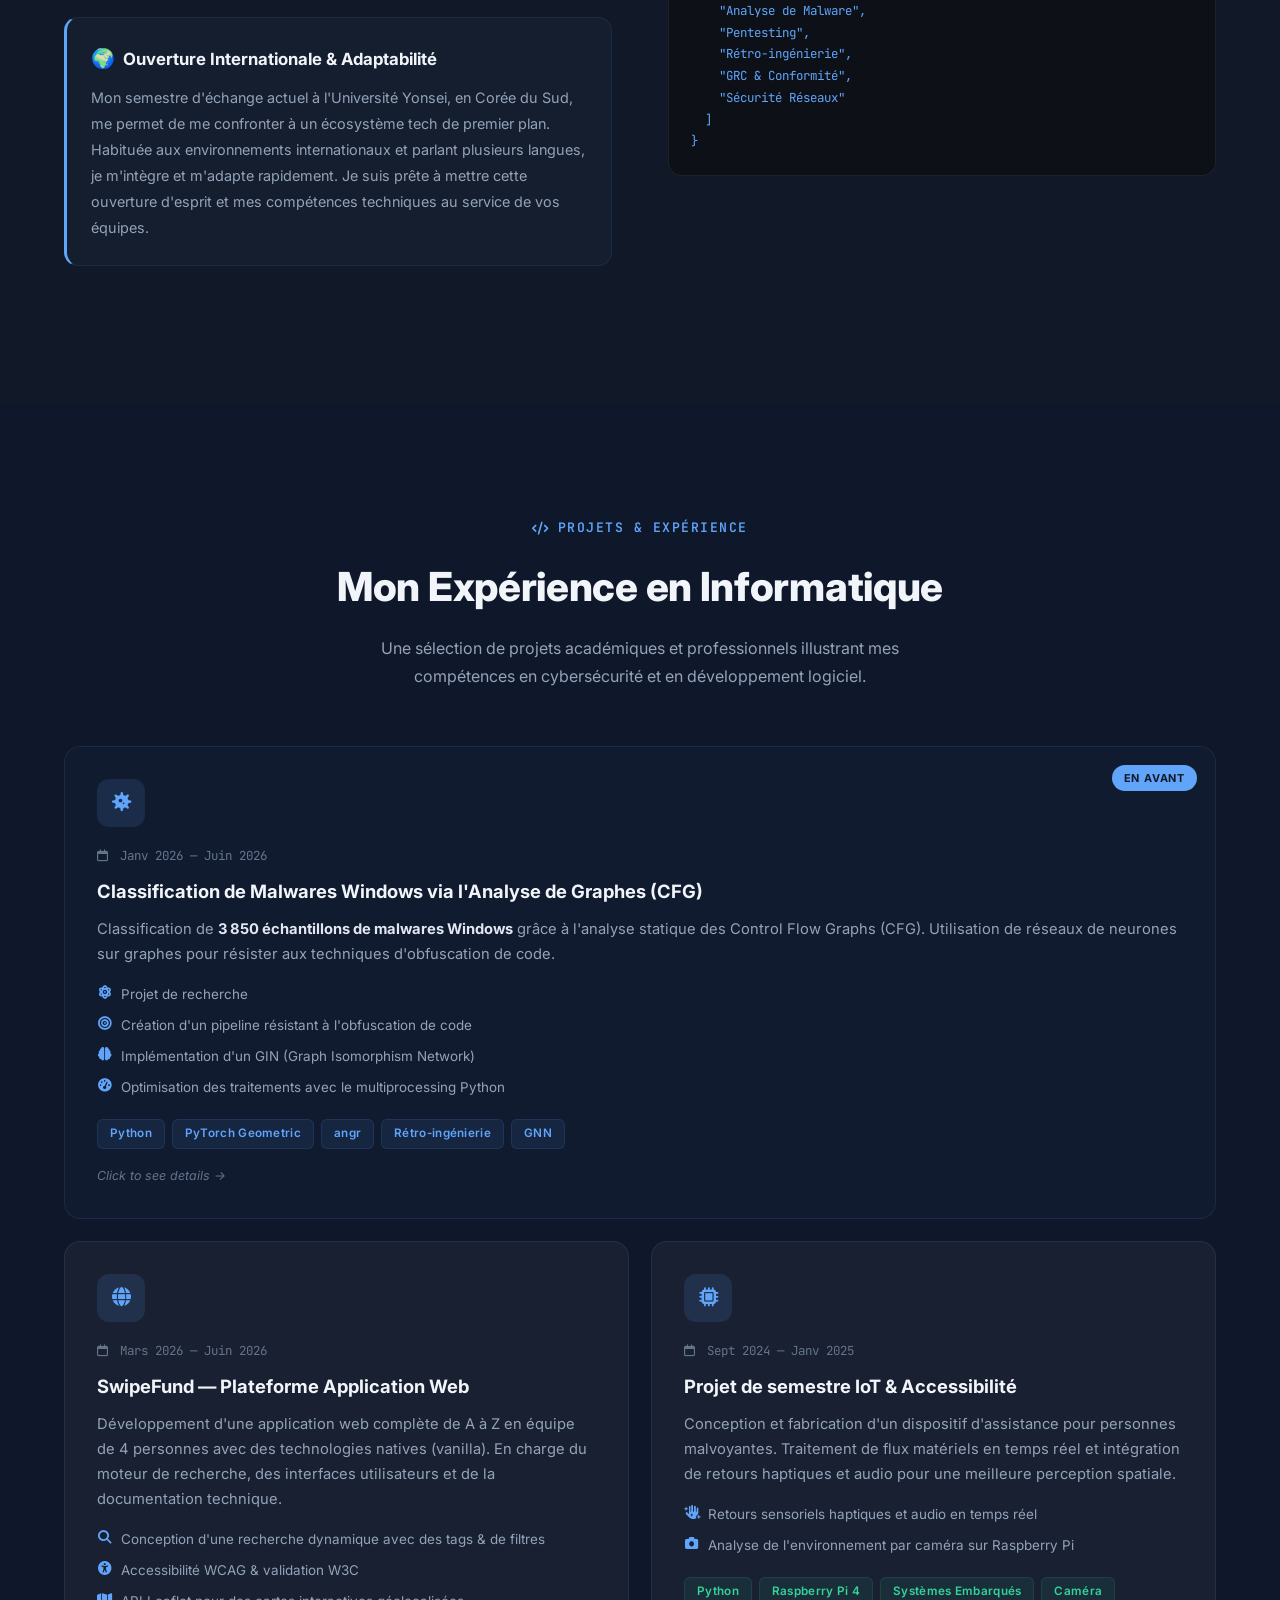
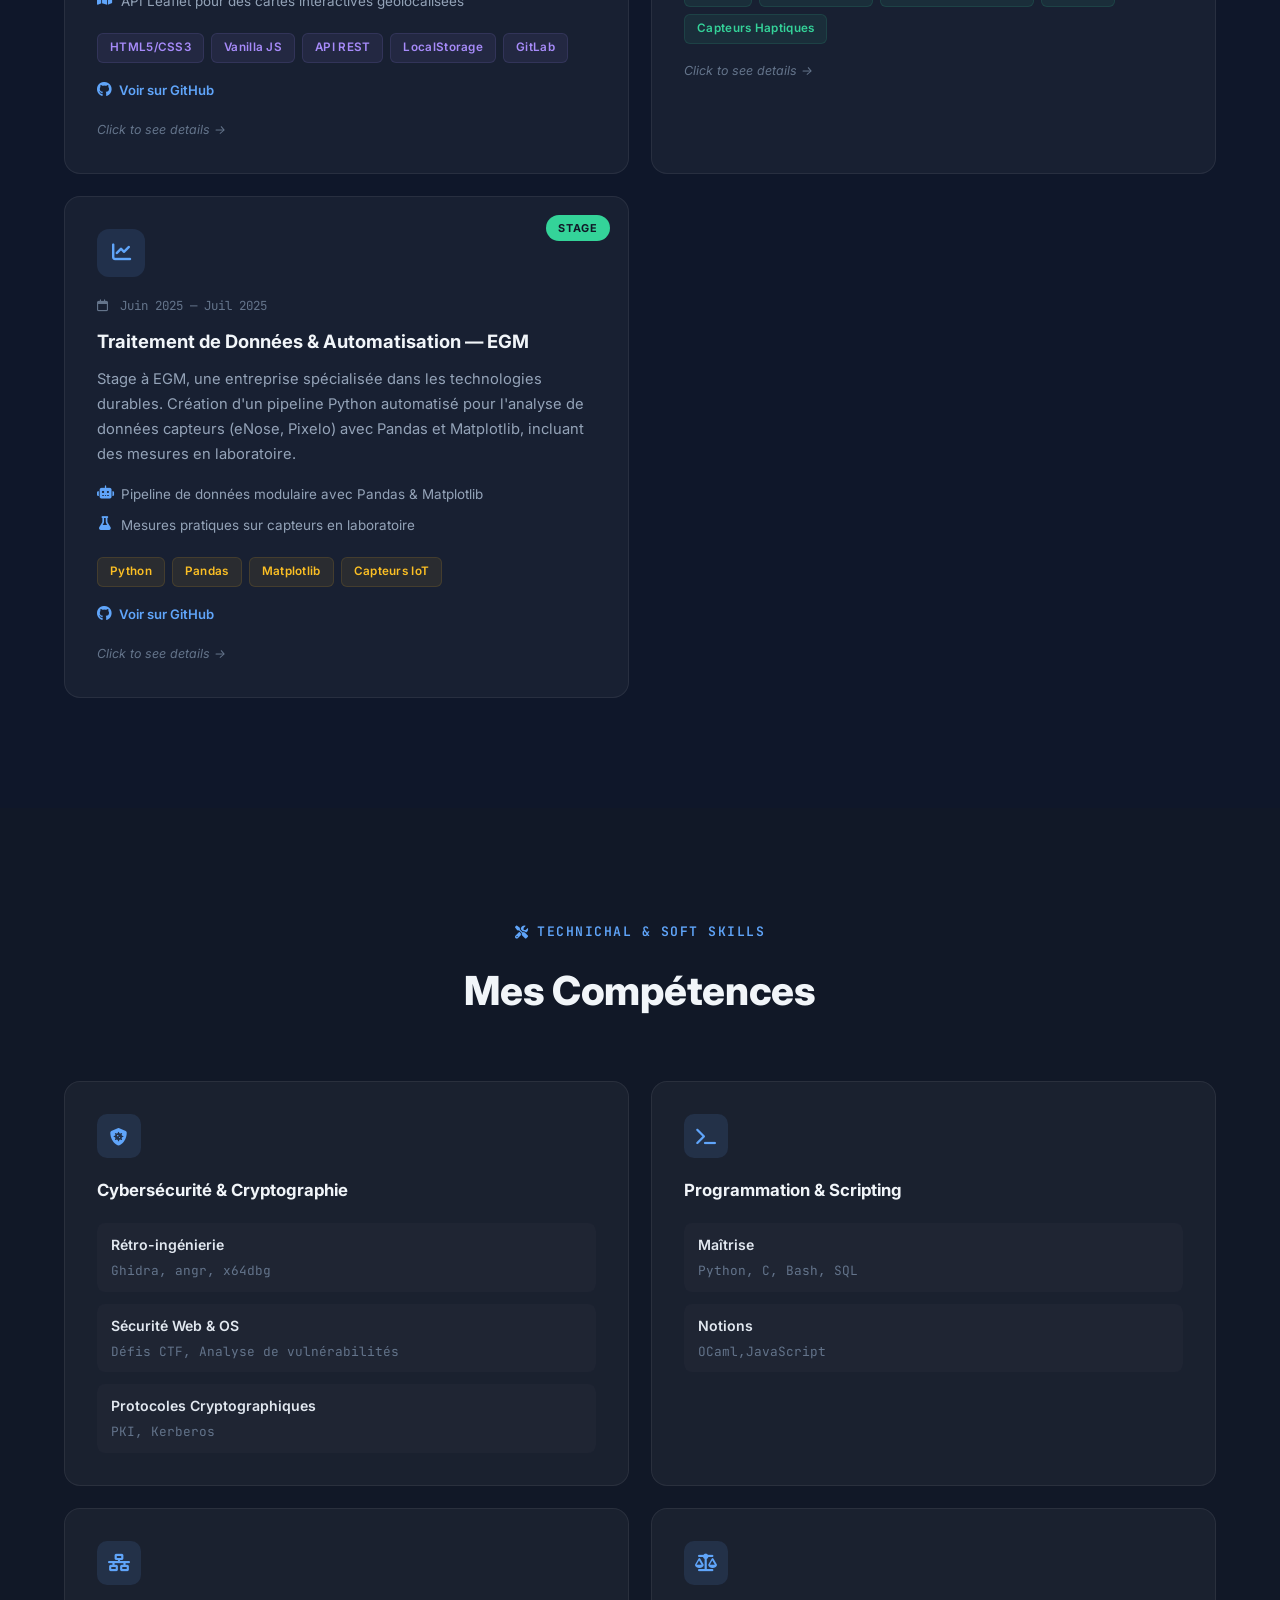
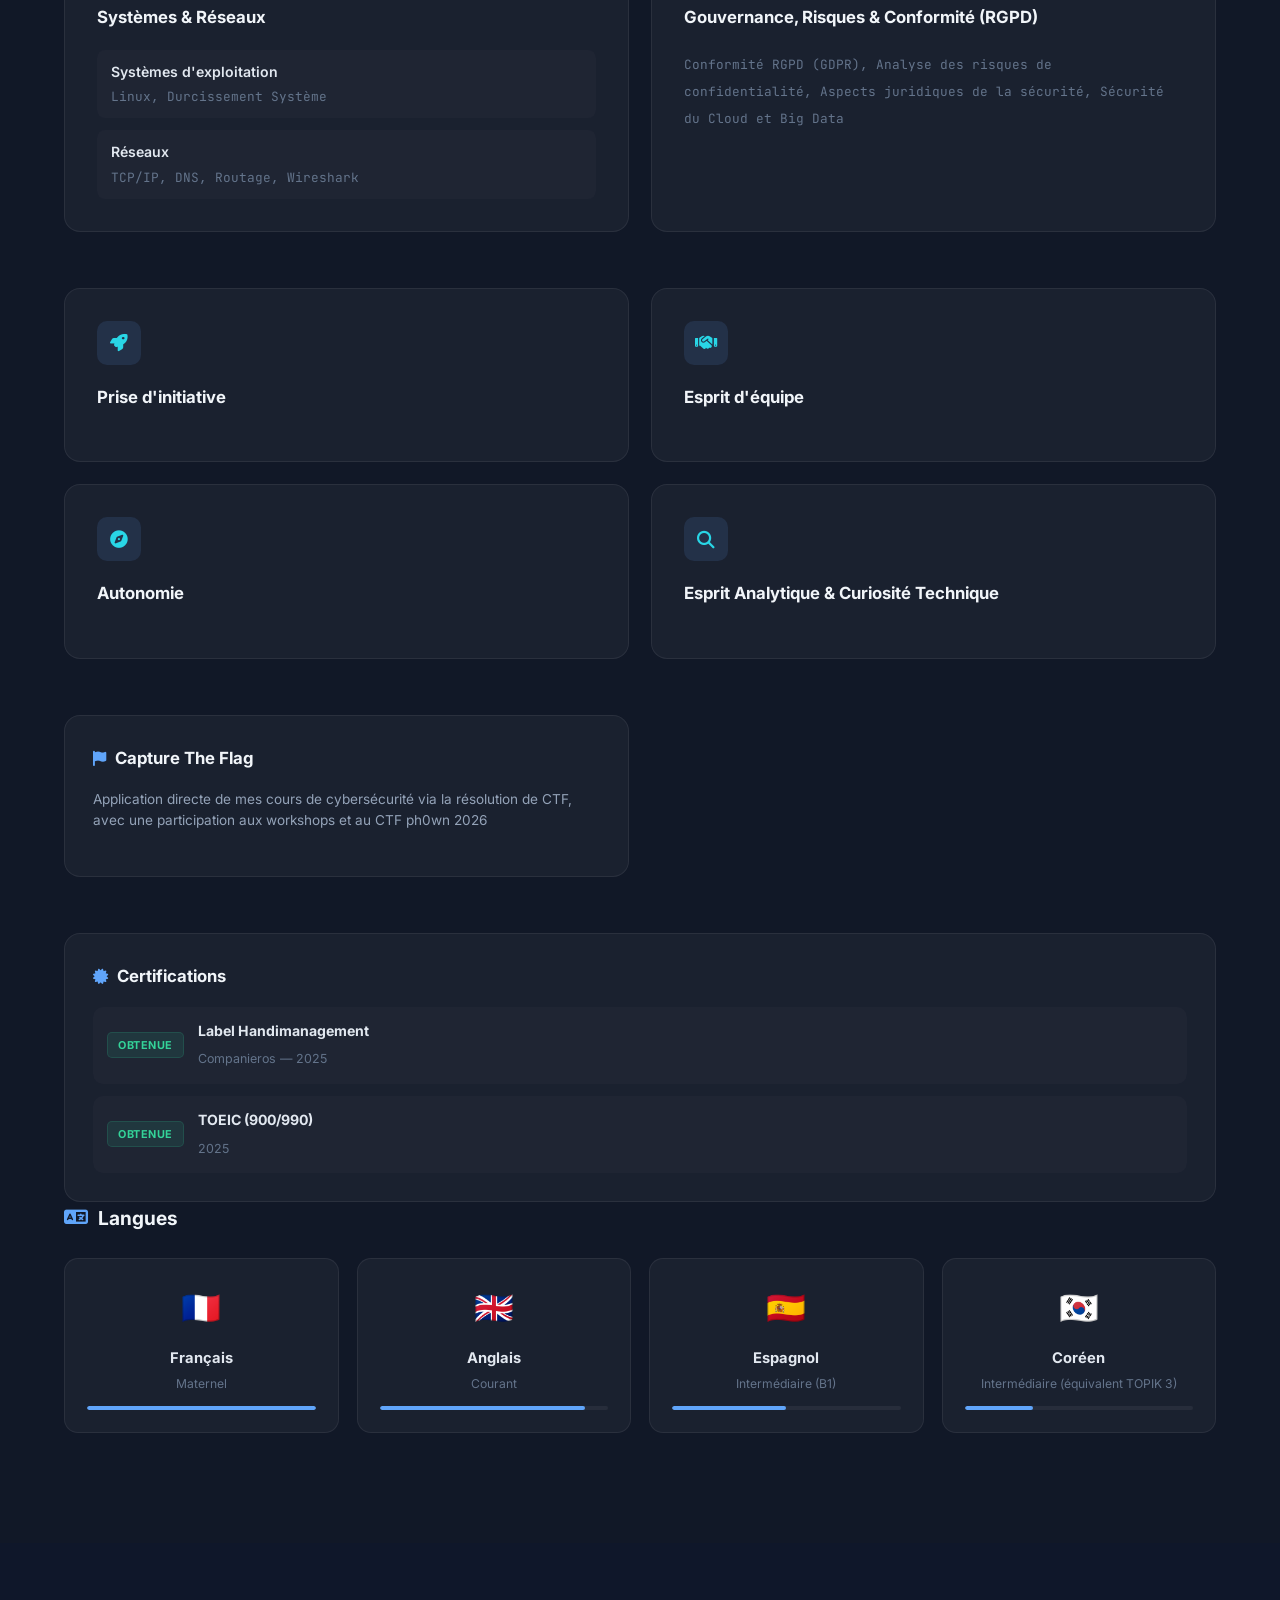
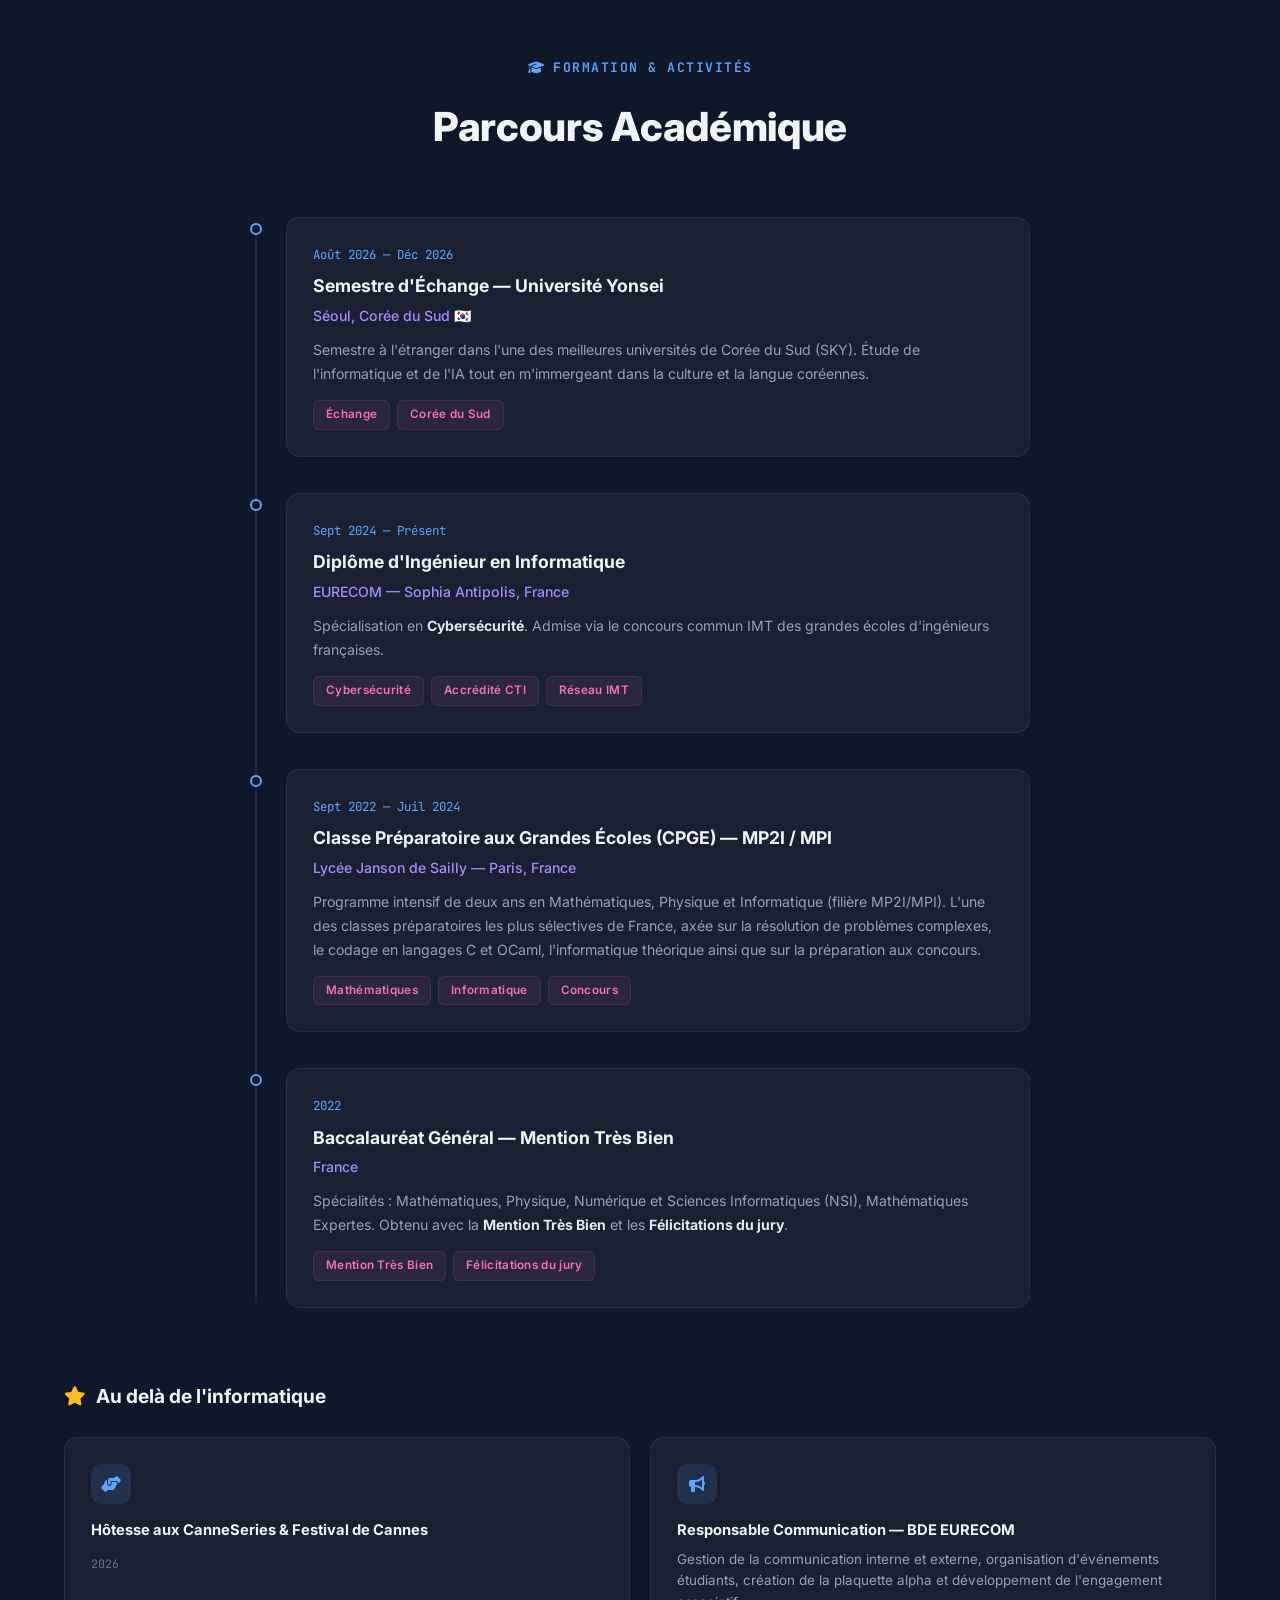
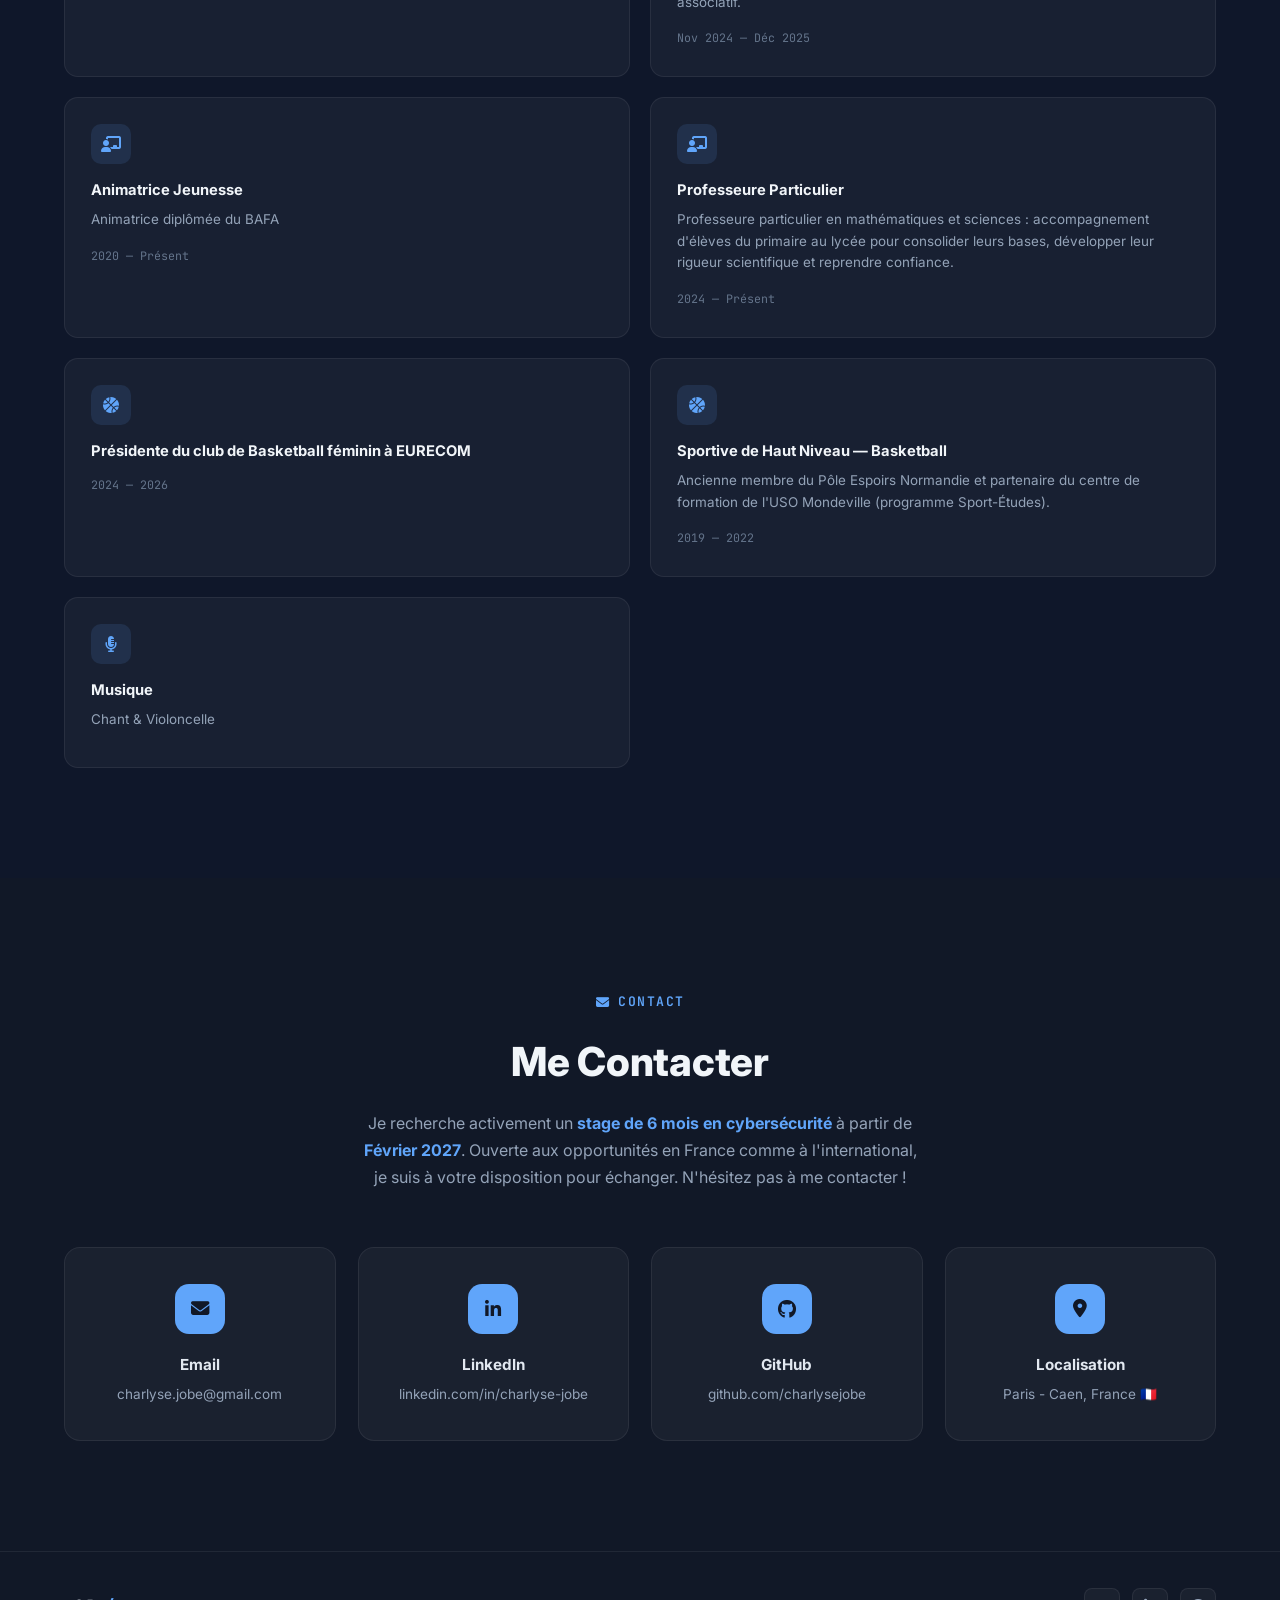
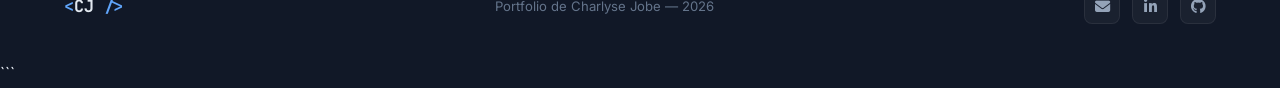
==== commit 22213e92: "Update index.html" ====
--- a/index.html
+++ b/index.html
@@ -135,7 +135,7 @@
   "role": "Ingénieure Cybersécurité",
   "école": "EURECOM",
   "échange": "Université Yonsei 🇰🇷",
-  "localisation": "Paris, France 🇫🇷",
+  "localisation": "Paris - Caen, France 🇫🇷",
   "objectif": "Stage — Février 2027",
   "durée": "6 mois",
   "langues": [
@@ -551,7 +551,7 @@
                 <div class="contact-card" data-reveal>
                     <div class="contact-icon"><i class="fas fa-map-marker-alt"></i></div>
                     <h3>Localisation</h3>
-                    <p>Paris, France 🇫🇷</p>
+                    <p>Paris - Caen, France 🇫🇷</p>
                 </div>
             </div>
         </div>
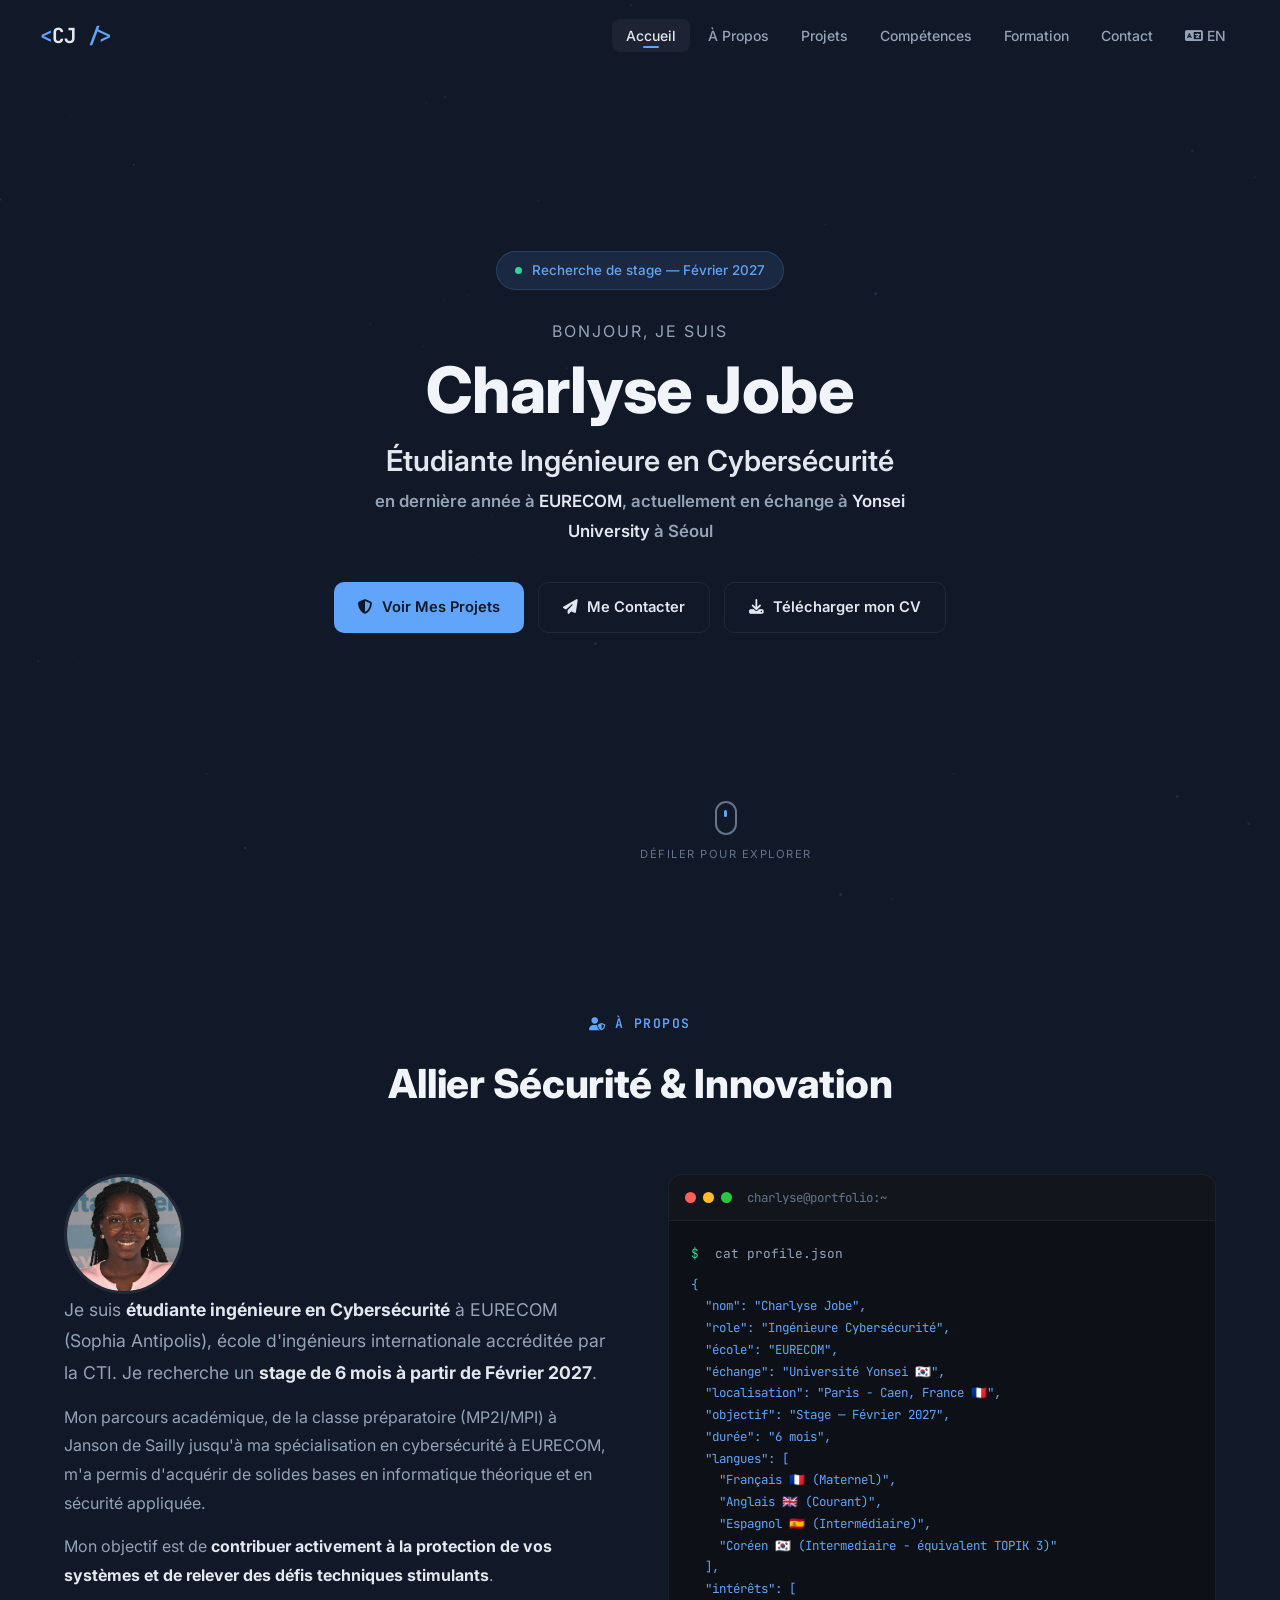
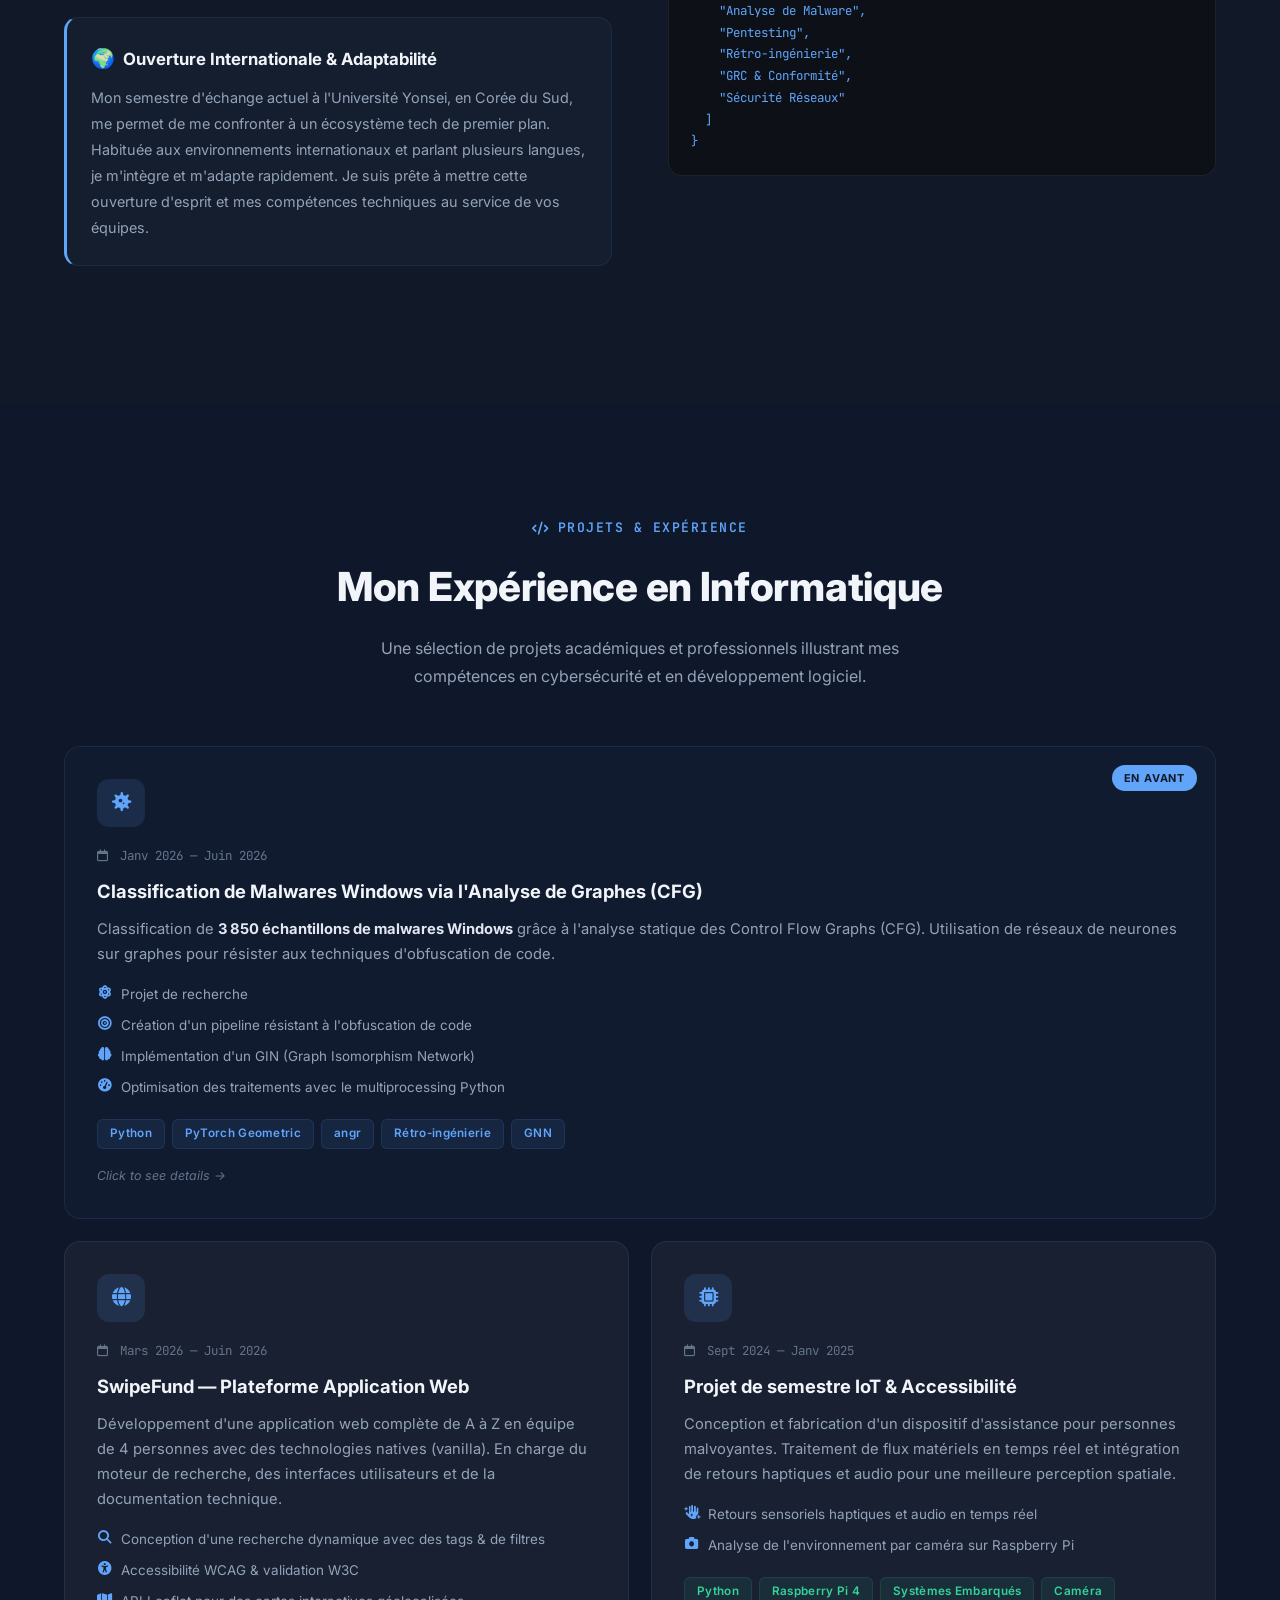
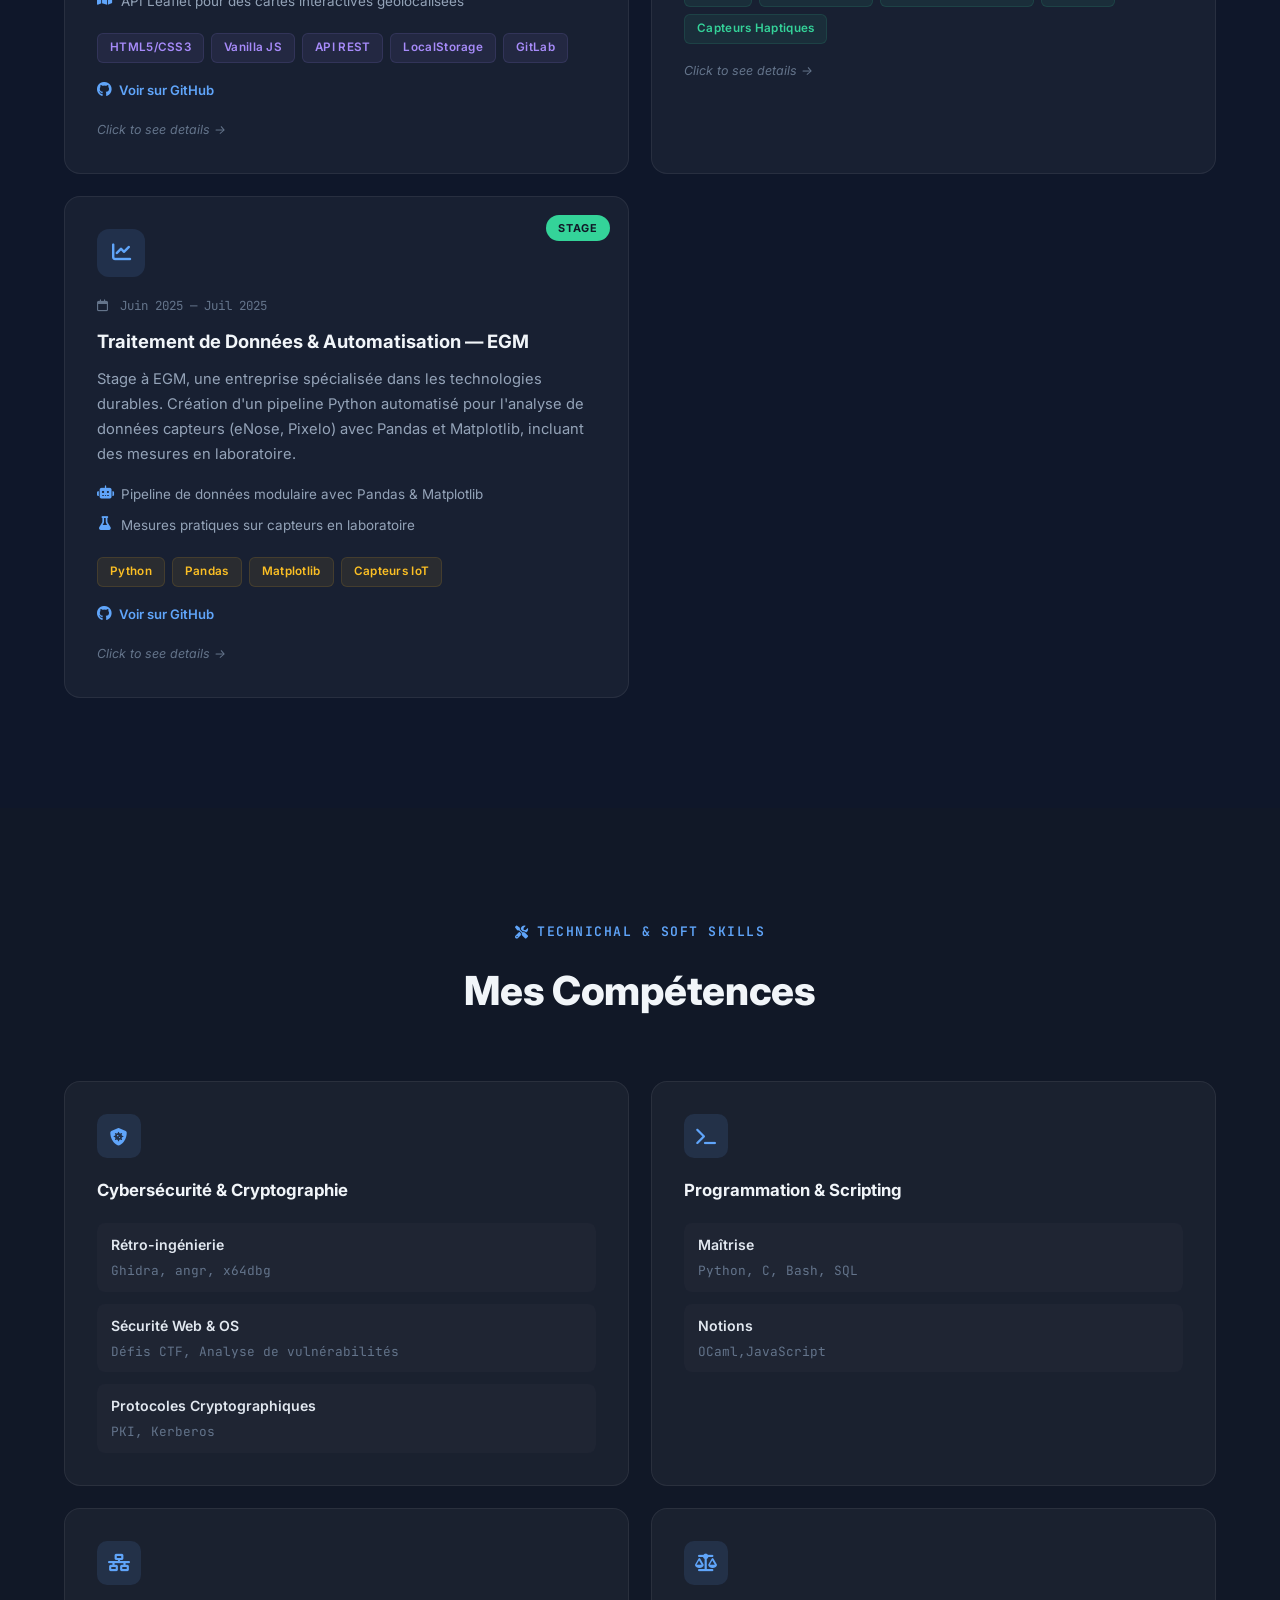
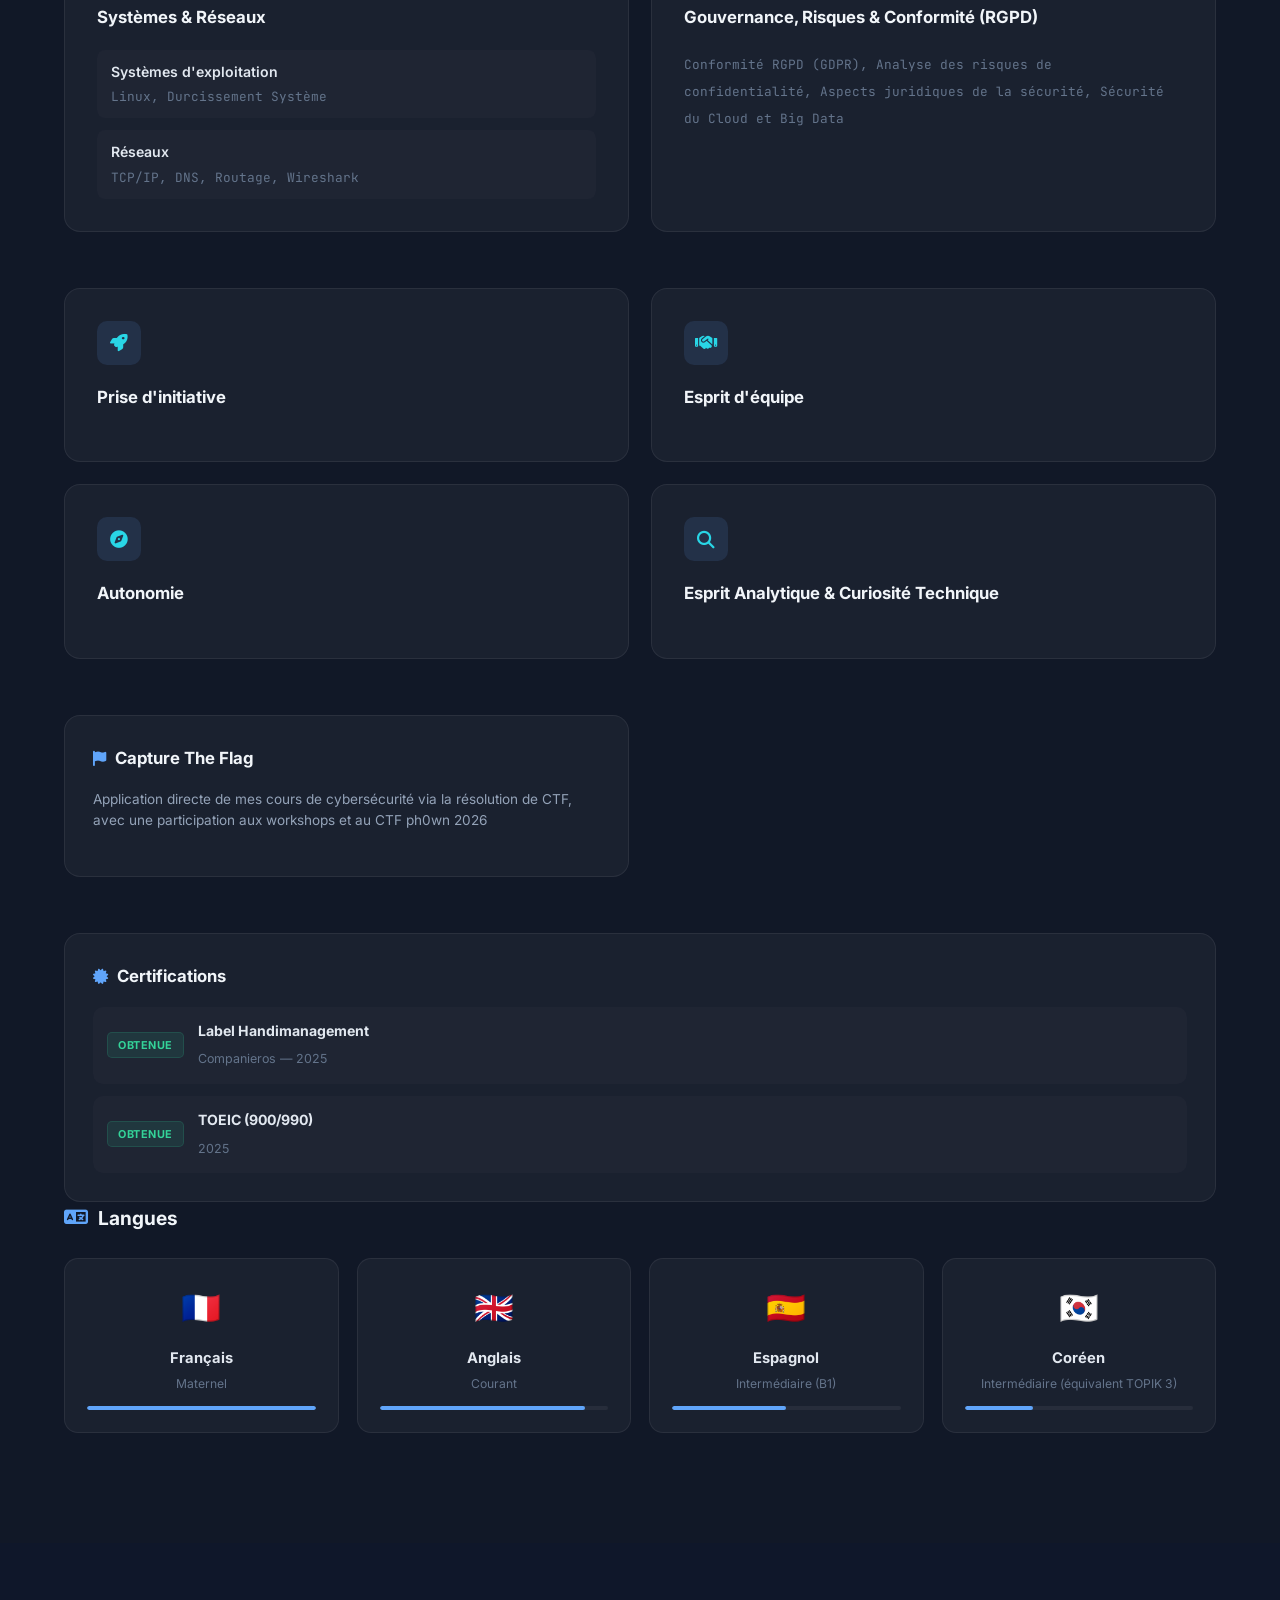
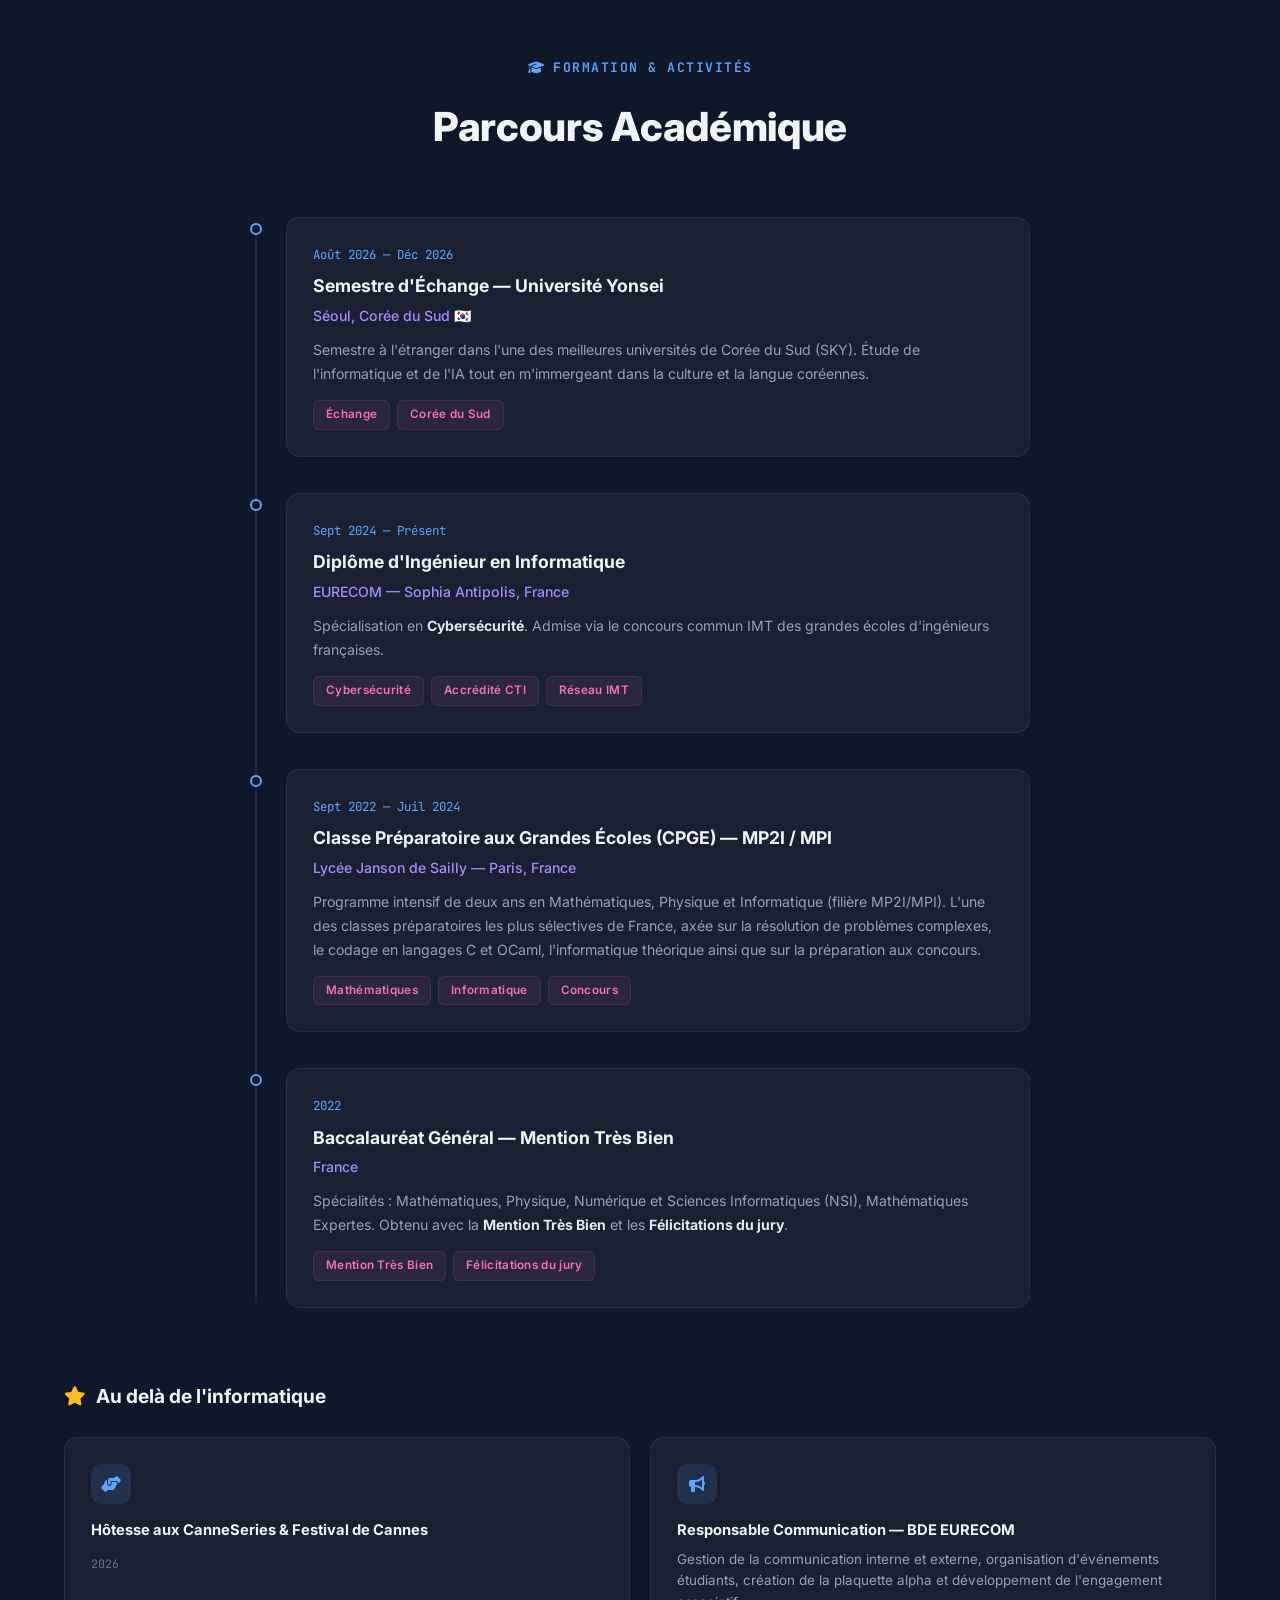
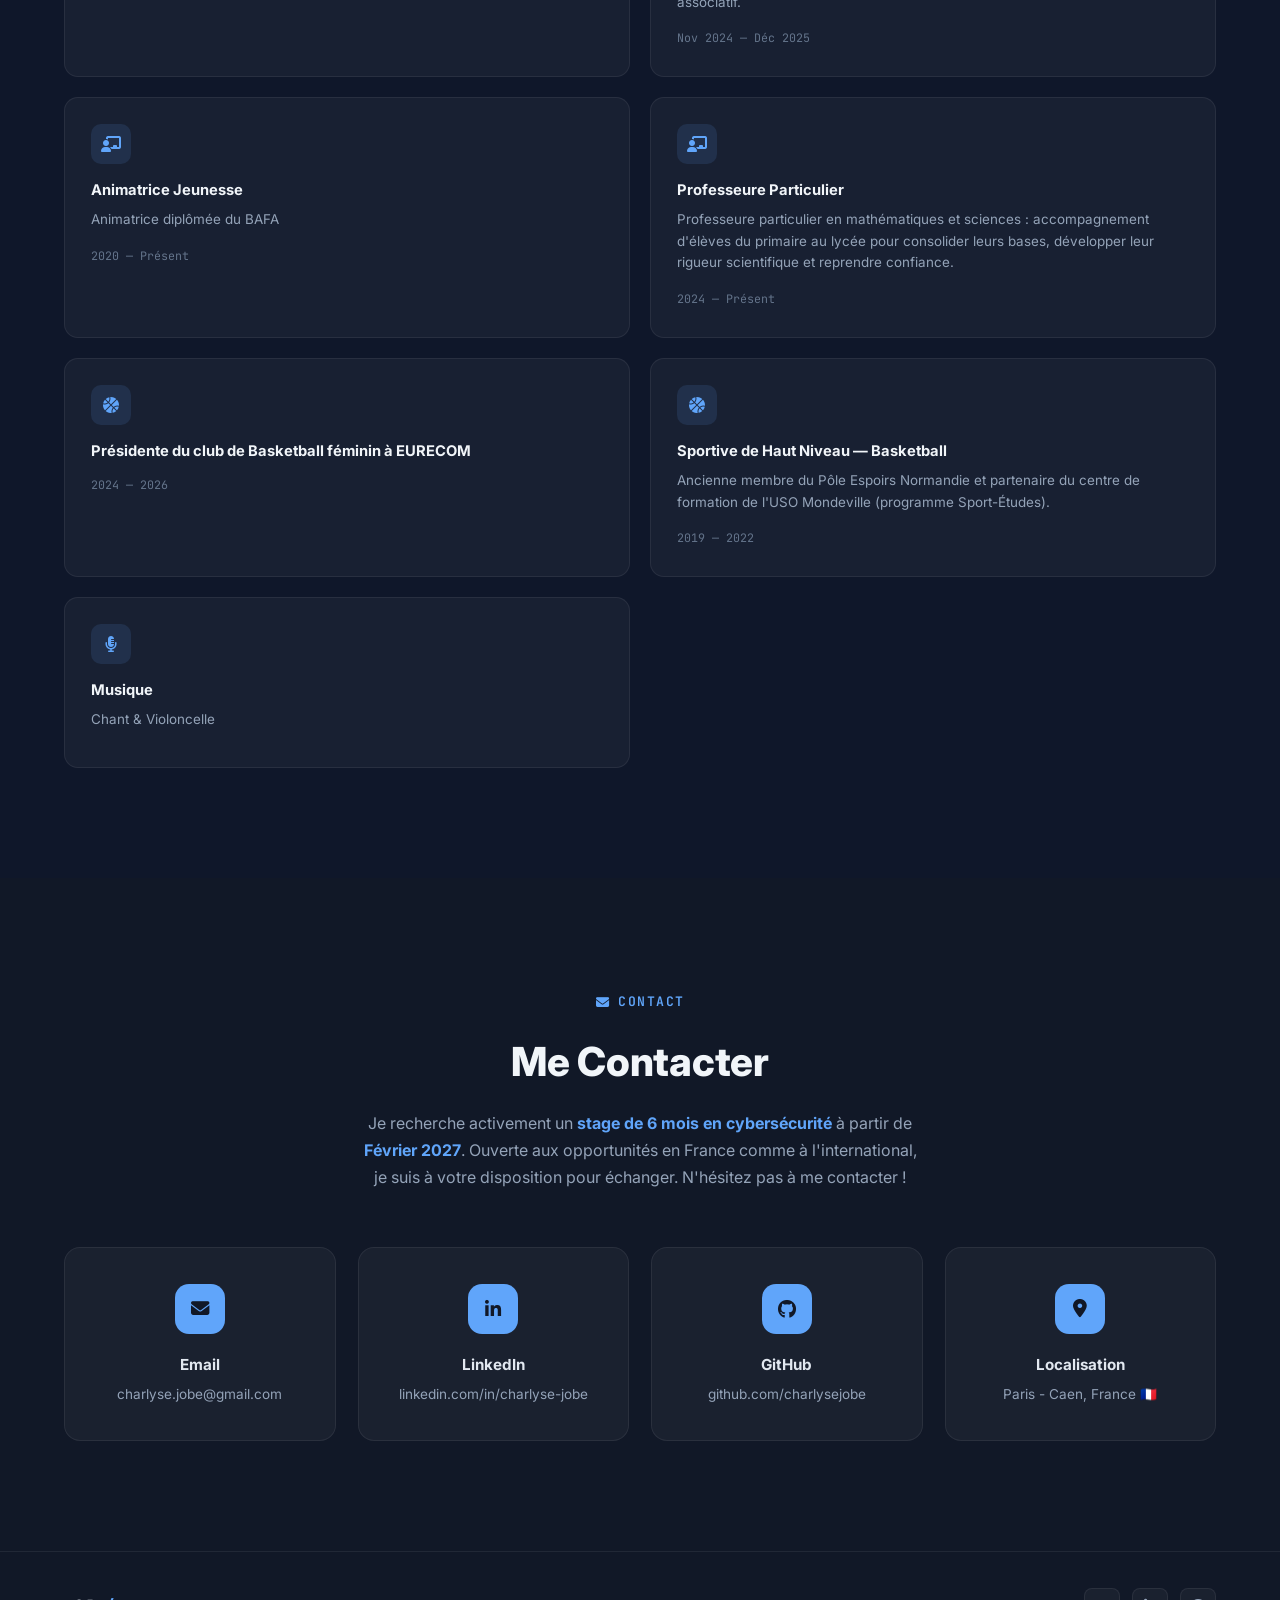
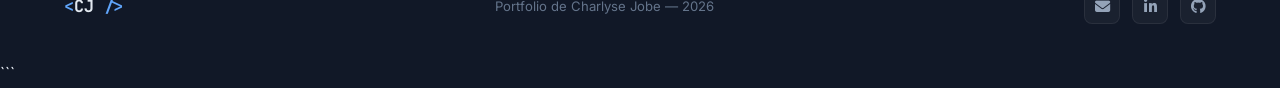
==== commit d67f6f9f: "Update CV link to new PDF file" ====
--- a/index.html
+++ b/index.html
@@ -73,7 +73,7 @@
                     <i class="fas fa-paper-plane"></i>
                     Me Contacter
                 </a>
-                <a href="./CV_Charlyse_JOBE_Portfolio_FR.pdf" target="_blank" class="btn btn-outline">
+                <a href="./CV_Charlyse_JOBE.pdf" target="_blank" class="btn btn-outline">
                     <i class="fas fa-download"></i>
                     Télécharger mon CV
                 </a>
